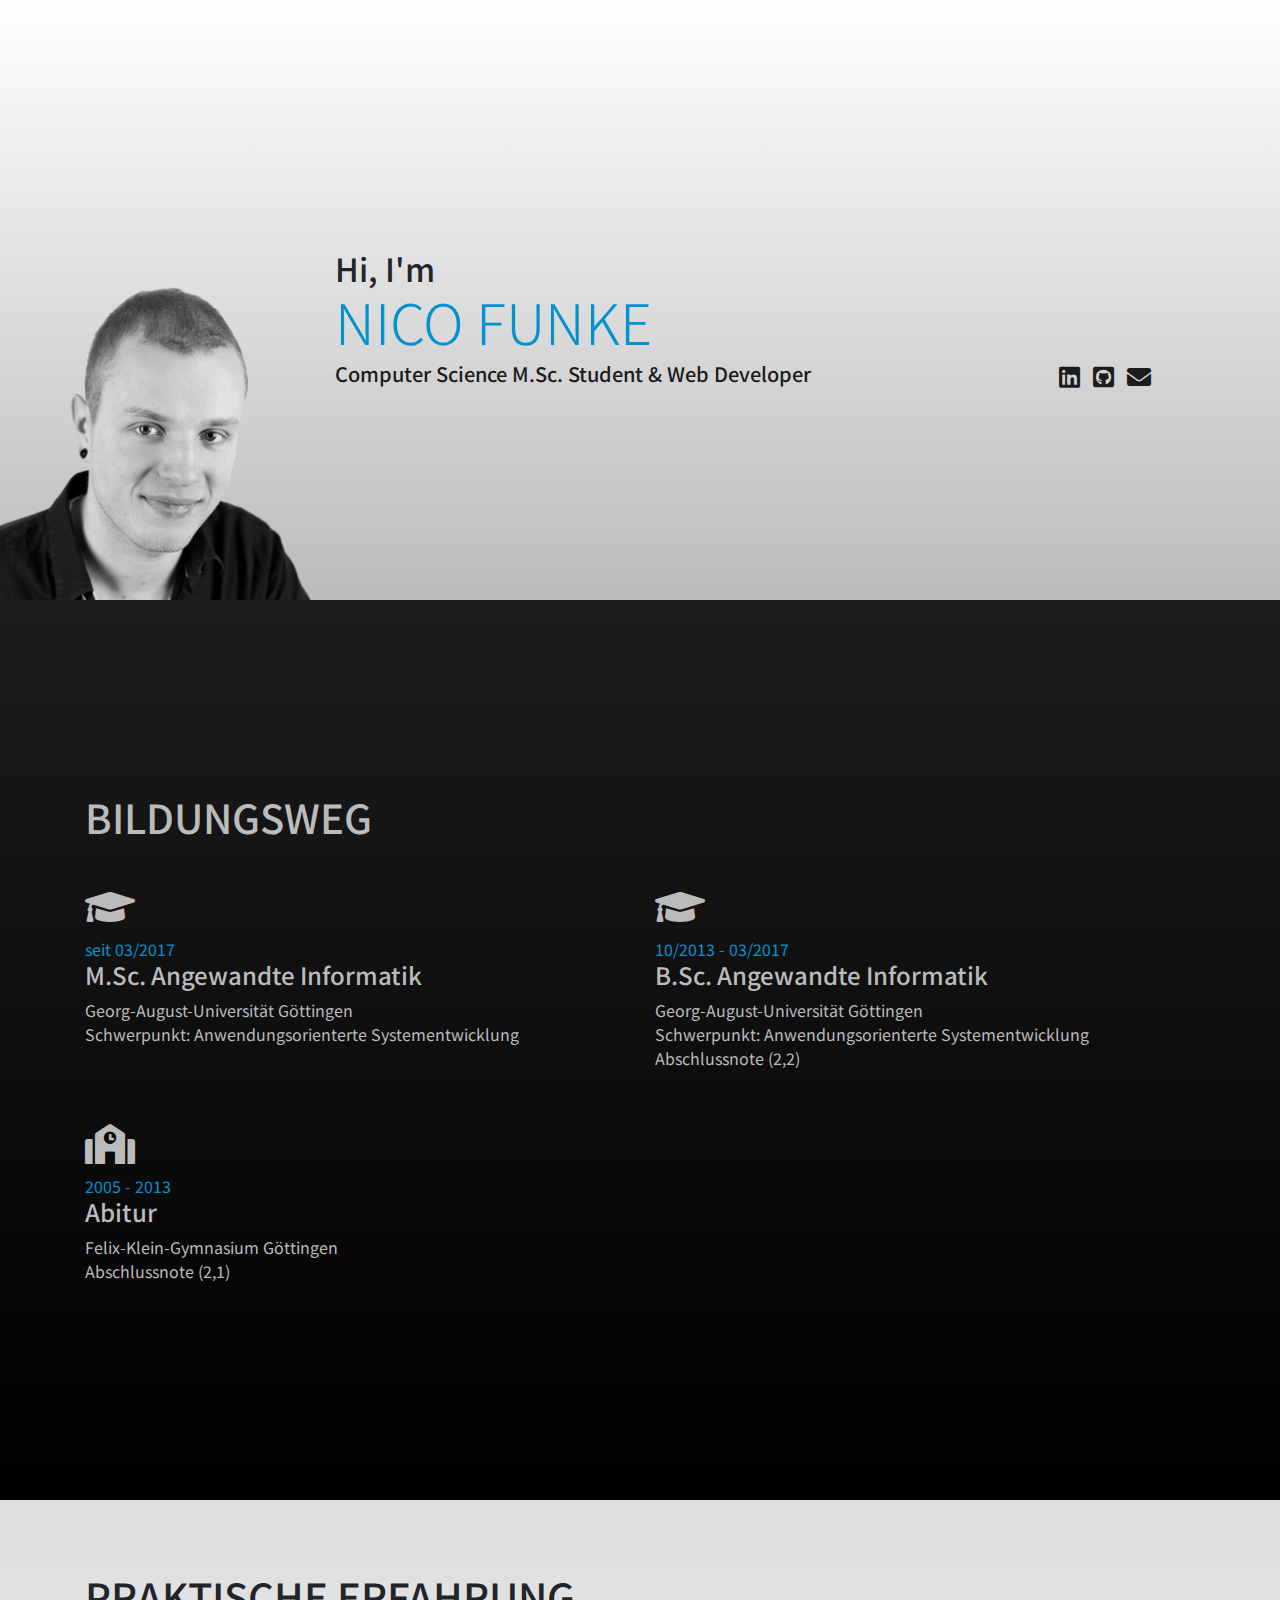
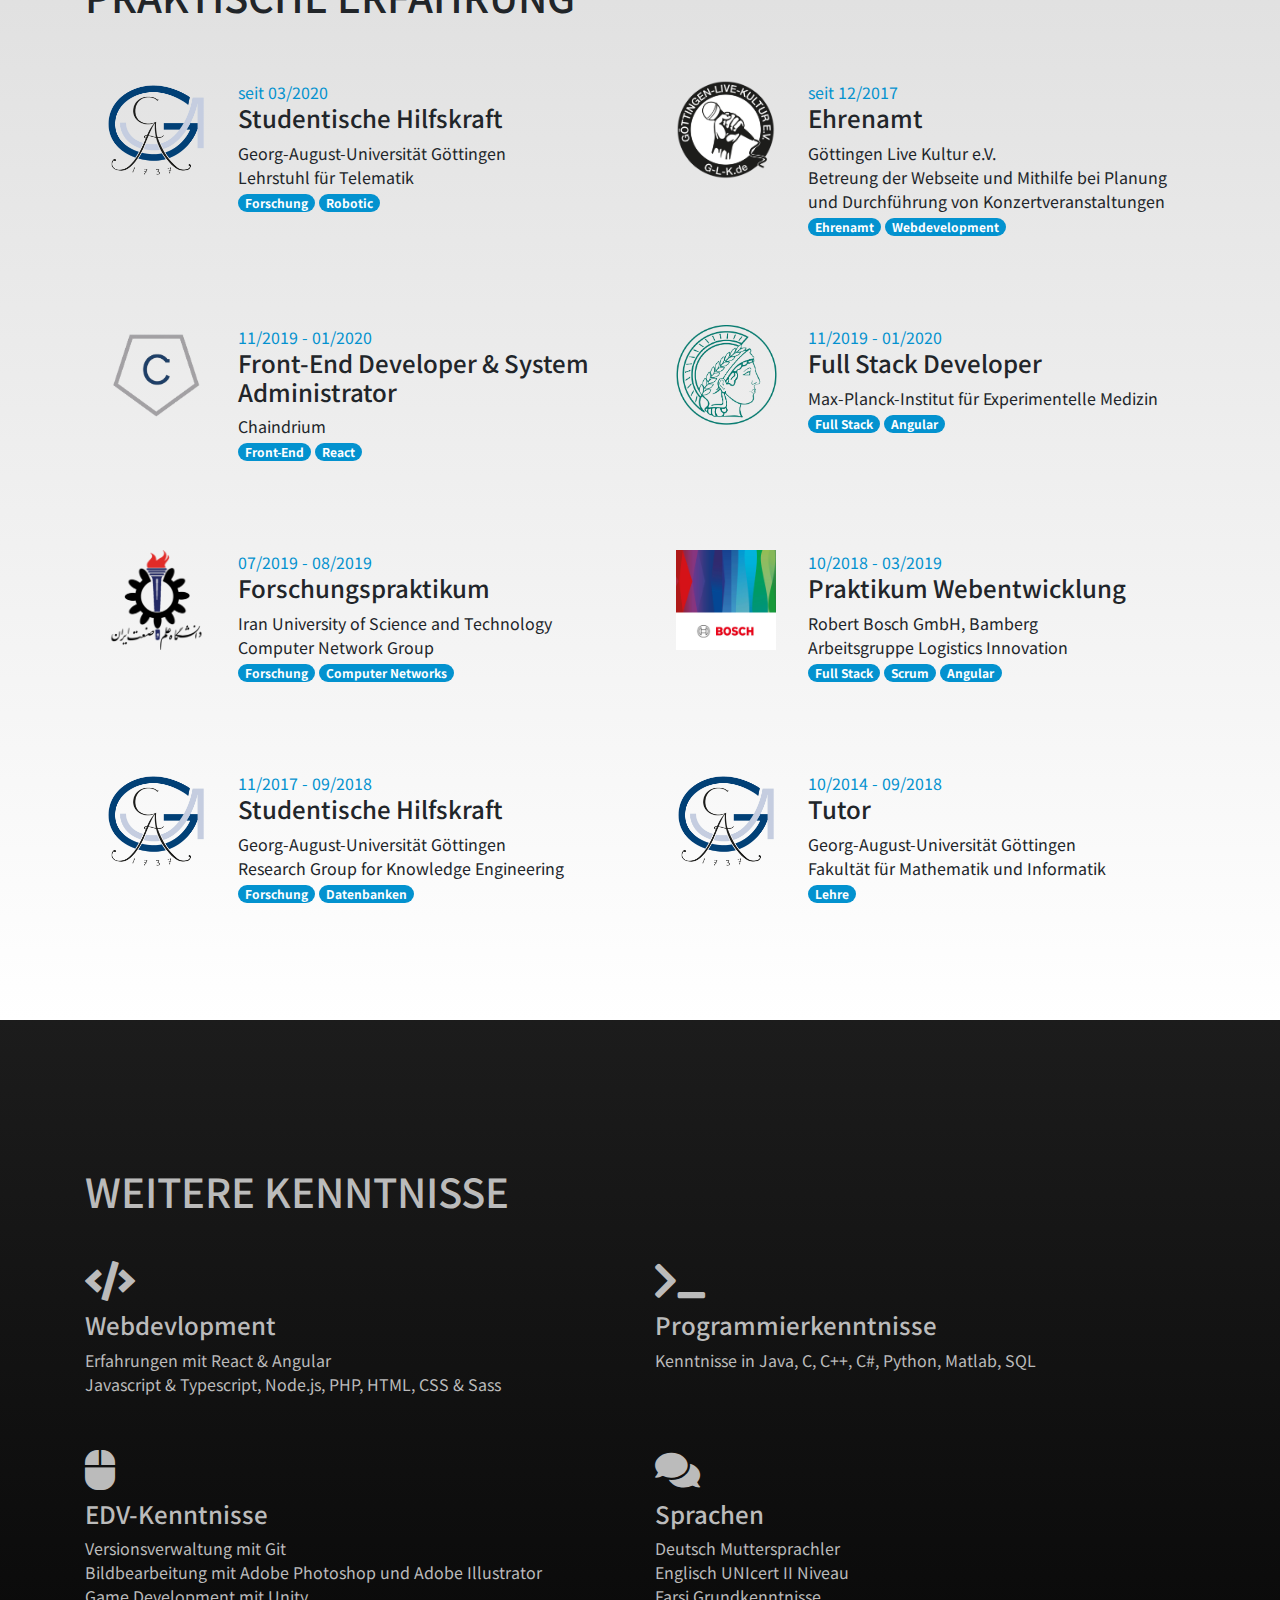
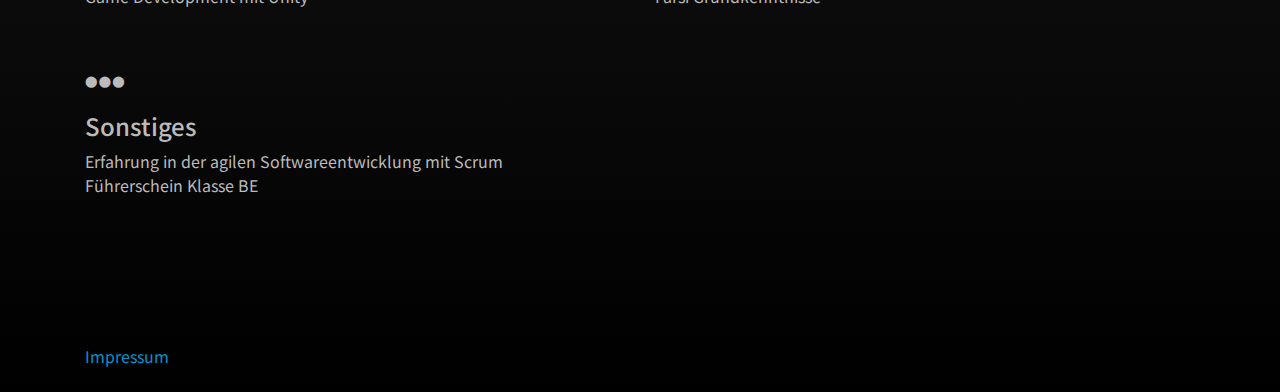
==== index.html @ d3705fd3 "First version" ====
<!doctypehtml><html lang=de><meta charset=utf-8><title>Hi, I'm Nico Funke</title><meta content="width=device-width,initial-scale=1"name=viewport><link href=https://stackpath.bootstrapcdn.com/bootstrap/4.4.1/css/bootstrap.min.css rel=stylesheet crossorigin=anonymous integrity=sha384-Vkoo8x4CGsO3+Hhxv8T/Q5PaXtkKtu6ug5TOeNV6gBiFeWPGFN9MuhOf23Q9Ifjh><link href="https://fonts.googleapis.com/css?family=Noto+Sans+TC&display=swap"rel=stylesheet><link href=style.css rel=stylesheet media=screen><link href=fontawesome/css/all.css rel=stylesheet><style></style><div class="row bg-custom1 flex-column-reverse flex-lg-row h-600 no-gutters"><div class="d-flex align-items-end col-lg-3 justify-content-start"><img alt=Avatar class="img-fluid greyscale p-0"src=img/nico.png></div><div class="d-flex align-items-center col-lg-9"><div class="container mt-5"><h2 class=mb-0>Hi, I'm</h2><h1 class="color-accent display-4 uppercase">Nico Funke</h1><div class=row><div class=col-md-9><h5 class=color-dark-gray>Computer Science M.Sc. Student & Web Developer</div><div class=col-md-3><h4><a href=https://www.linkedin.com/in/nicofunke/ target=_blank><i class="hover-icon mx-1 fab fa-linkedin"></i> </a><a href=https://github.com/nicofunke target=_blank><i class="hover-icon mx-1 fab fa-github-square"></i> </a><a href=mailto:nico@nifunke.de><i class="fas fa-envelope hover-icon mx-1"></i></a></h4></div></div></div></div></div><div class="d-flex align-items-center h-full bg-custom2 color-light-gray py-4"><div class=container><h1 class=uppercase>Bildungsweg</h1><div class="row mt-3"><div class="my-4 col-md-6"><h1><i class="fas fa-graduation-cap"></i></h1><div class=color-accent>seit 03/2017</div><h4>M.Sc. Angewandte Informatik</h4><div>Georg-August-Universität Göttingen<br>Schwerpunkt: Anwendungsorienterte Systementwicklung</div></div><div class="my-4 col-md-6"><h1><i class="fas fa-graduation-cap"></i></h1><div class=color-accent>10/2013 - 03/2017</div><h4>B.Sc. Angewandte Informatik</h4><div>Georg-August-Universität Göttingen<br>Schwerpunkt: Anwendungsorienterte Systementwicklung<br>Abschlussnote (2,2)</div></div><div class="my-4 col-md-6"><h1><i class="fas fa-school"></i></h1><div class=color-accent>2005 - 2013</div><h4>Abitur</h4><div>Felix-Klein-Gymnasium Göttingen<br>Abschlussnote (2,1)</div></div></div></div></div><div class="d-flex align-items-center h-full bg-custom3 py-5"><div class="my-4 container"><h1 class=uppercase>Praktische Erfahrung</h1><div class="row mt-3"><div class="my-4 col-md-6"><div class="row card-body"><div class="col-md-12 col-lg-4 col-sm-3 col-xl-3"><img alt="Logo Georg-August-Universität Göttingen"class="img-fluid d-block logo-image mx-auto"src=img/university-goe.png></div><div class="col-md-12 col-lg-8 col-sm-9 col-xl-9"><div class=color-accent>seit 03/2020</div><h4>Studentische Hilfskraft</h4><div>Georg-August-Universität Göttingen<br>Lehrstuhl für Telematik</div><span class="badge badge-pill dark-gray">Forschung</span> <span class="badge badge-pill dark-gray">Robotic</span></div></div></div><div class="my-4 col-md-6"><div class="row card-body"><div class="col-md-12 col-lg-4 col-sm-3 col-xl-3"><img alt="Logo Göttingen Live Kultur e.V."class="img-fluid d-block logo-image mx-auto"src=img/glk.gif></div><div class="col-md-12 col-lg-8 col-sm-9 col-xl-9"><div class=color-accent>seit 12/2017</div><h4>Ehrenamt</h4><div>Göttingen Live Kultur e.V.<br>Betreung der Webseite und Mithilfe bei Planung und Durchführung von Konzertveranstaltungen</div><span class="badge badge-pill dark-gray">Ehrenamt</span> <span class="badge badge-pill dark-gray">Webdevelopment</span></div></div></div><div class="my-4 col-md-6"><div class="row card-body"><div class="col-md-12 col-lg-4 col-sm-3 col-xl-3"><img alt="Logo Chaindrium"class="img-fluid d-block logo-image mx-auto"src=img/chaindrium.png></div><div class="col-md-12 col-lg-8 col-sm-9 col-xl-9"><div class=color-accent>11/2019 - 01/2020</div><h4>Front-End Developer & System Administrator</h4><div>Chaindrium</div><span class="badge badge-pill dark-gray">Front-End</span> <span class="badge badge-pill dark-gray">React</span></div></div></div><div class="my-4 col-md-6"><div class="row card-body"><div class="col-md-12 col-lg-4 col-sm-3 col-xl-3"><img alt="Logo MPI"class="img-fluid d-block logo-image mx-auto"src=img/mpi.png></div><div class="col-md-12 col-lg-8 col-sm-9 col-xl-9"><div class=color-accent>11/2019 - 01/2020</div><h4>Full Stack Developer</h4><div>Max-Planck-Institut für Experimentelle Medizin</div><span class="badge badge-pill dark-gray">Full Stack</span> <span class="badge badge-pill dark-gray">Angular</span></div></div></div><div class="my-4 col-md-6"><div class="row card-body"><div class="col-md-12 col-lg-4 col-sm-3 col-xl-3"><img alt="Logo IUST"class="img-fluid d-block logo-image mx-auto"src=img/iust.png></div><div class="col-md-12 col-lg-8 col-sm-9 col-xl-9"><div class=color-accent>07/2019 - 08/2019</div><h4>Forschungspraktikum</h4><div>Iran University of Science and Technology<br>Computer Network Group</div><span class="badge badge-pill dark-gray">Forschung</span> <span class="badge badge-pill dark-gray">Computer Networks</span></div></div></div><div class="my-4 col-md-6"><div class="row card-body"><div class="col-md-12 col-lg-4 col-sm-3 col-xl-3"><img alt="Logo Bosch"class="img-fluid d-block logo-image mx-auto"src=img/bosch.jpg></div><div class="col-md-12 col-lg-8 col-sm-9 col-xl-9"><div class=color-accent>10/2018 - 03/2019</div><h4>Praktikum Webentwicklung</h4><div>Robert Bosch GmbH, Bamberg<br>Arbeitsgruppe Logistics Innovation</div><span class="badge badge-pill dark-gray">Full Stack</span> <span class="badge badge-pill dark-gray">Scrum</span> <span class="badge badge-pill dark-gray">Angular</span></div></div></div><div class="my-4 col-md-6"><div class="row card-body"><div class="col-md-12 col-lg-4 col-sm-3 col-xl-3"><img alt="Logo Georg-August-Universität Göttingen"class="img-fluid d-block logo-image mx-auto"src=img/university-goe.png></div><div class="col-md-12 col-lg-8 col-sm-9 col-xl-9"><div class=color-accent>11/2017 - 09/2018</div><h4>Studentische Hilfskraft</h4><div>Georg-August-Universität Göttingen<br>Research Group for Knowledge Engineering</div><span class="badge badge-pill dark-gray">Forschung</span> <span class="badge badge-pill dark-gray">Datenbanken</span></div></div></div><div class="my-4 col-md-6"><div class="row card-body"><div class="col-md-12 col-lg-4 col-sm-3 col-xl-3"><img alt="Logo Georg-August-Universität Göttingen"class="img-fluid d-block logo-image mx-auto"src=img/university-goe.png></div><div class="col-md-12 col-lg-8 col-sm-9 col-xl-9"><div class=color-accent>10/2014 - 09/2018</div><h4>Tutor</h4><div>Georg-August-Universität Göttingen<br>Fakultät für Mathematik und Informatik</div><span class="badge badge-pill dark-gray">Lehre</span></div></div></div></div></div></div><div class="color-light-gray bg-custom2 py-4"><div class="d-flex align-items-center h-full"><div class=container><h1 class=uppercase>Weitere Kenntnisse</h1><div class="row mt-3"><div class="my-4 col-md-6"><h1><i class="fas fa-code"></i></h1><h4>Webdevlopment</h4><div>Erfahrungen mit React & Angular<br>Javascript & Typescript, Node.js, PHP, HTML, CSS & Sass</div></div><div class="my-4 col-md-6"><h1><i class="fas fa-terminal"></i></h1><h4>Programmierkenntnisse</h4><div>Kenntnisse in Java, C, C++, C#, Python, Matlab, SQL<br></div></div><div class="my-4 col-md-6"><h1><i class="fas fa-mouse"></i></h1><h4>EDV-Kenntnisse</h4><div>Versionsverwaltung mit Git<br>Bildbearbeitung mit Adobe Photoshop und Adobe Illustrator<br>Game Development mit Unity</div></div><div class="my-4 col-md-6"><h1><i class="fas fa-comments"></i></h1><h4>Sprachen</h4><div>Deutsch Muttersprachler<br>Englisch UNIcert II Niveau<br>Farsi Grundkenntnisse</div></div><div class="my-4 col-md-6"><h1><i class="fas fa-ellipsis-h"></i></h1><h4>Sonstiges</h4><div>Erfahrung in der agilen Softwareentwicklung mit Scrum<br>Führerschein Klasse BE</div></div></div></div></div><div class="container align-self-end color-light-gray"><a href=impressum.html target=_blank>Impressum</a></div></div><div class="color-light-gray bg-custom2"></div>
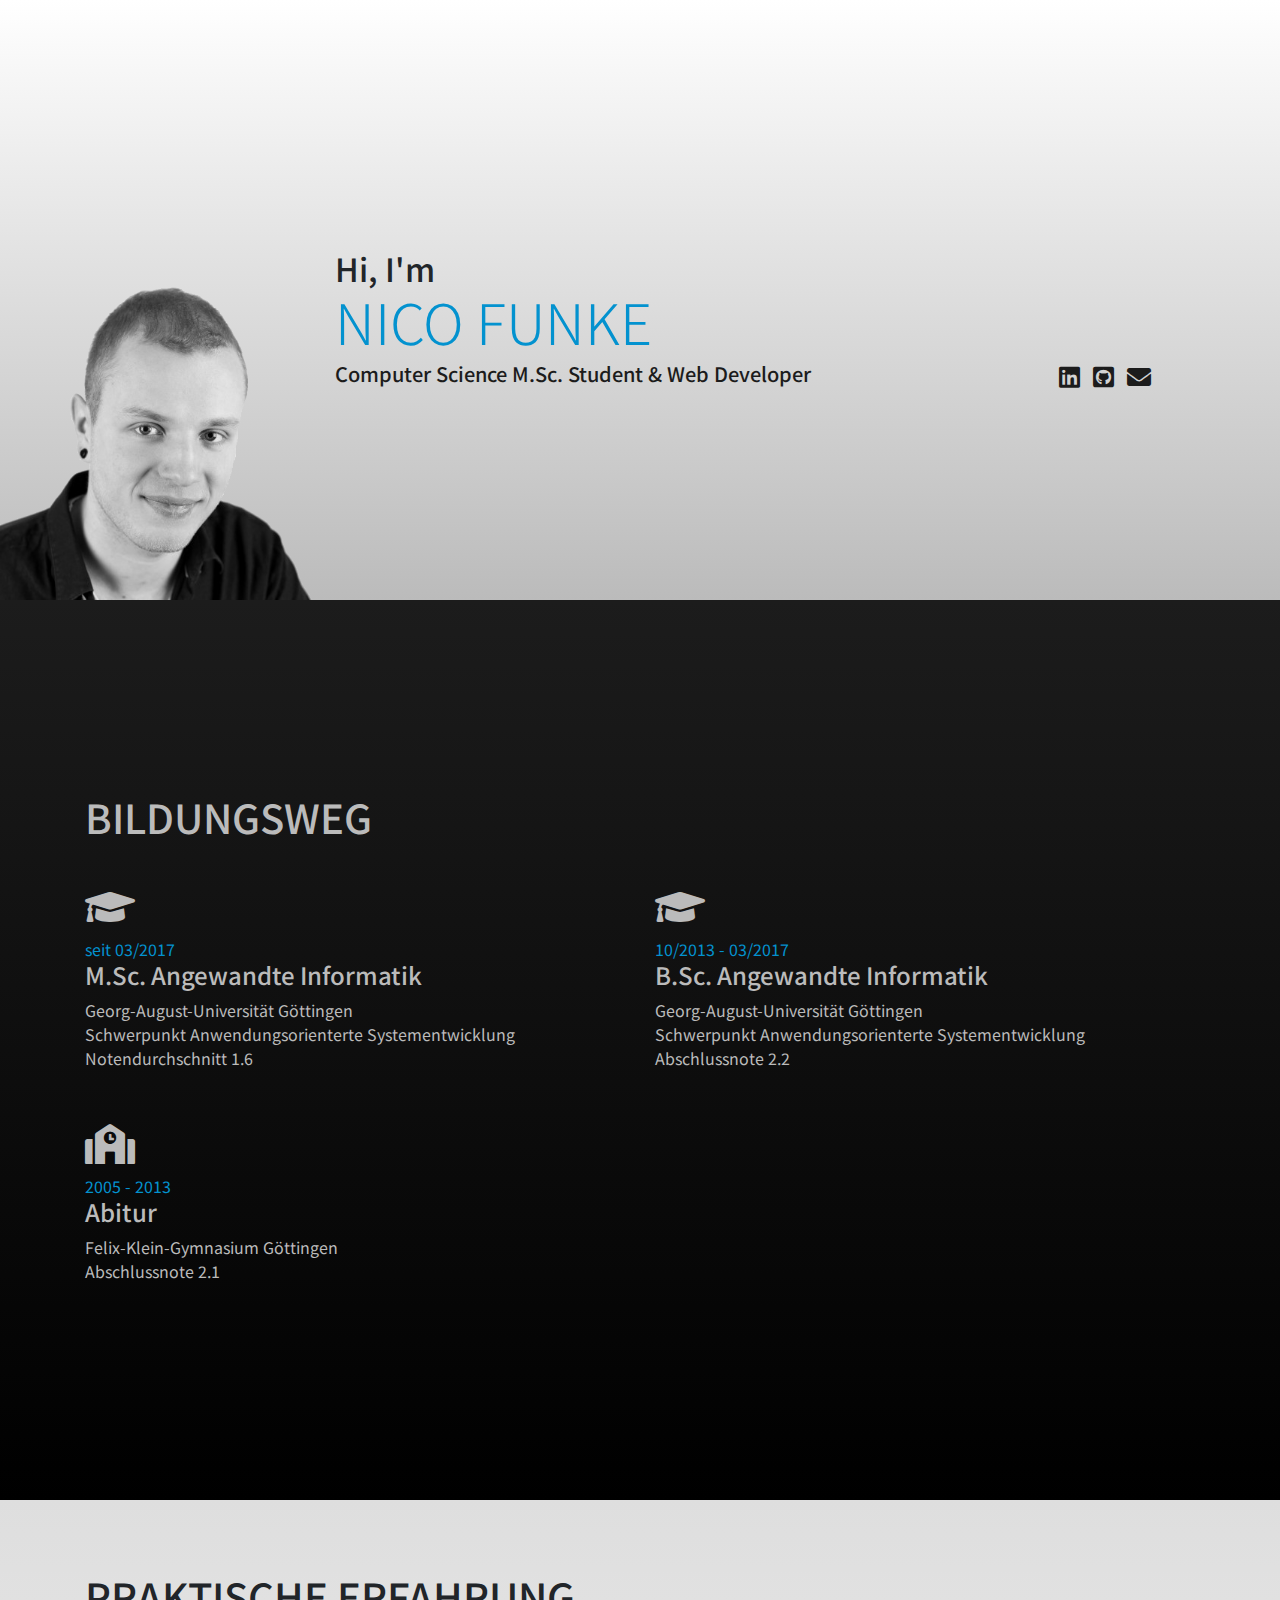
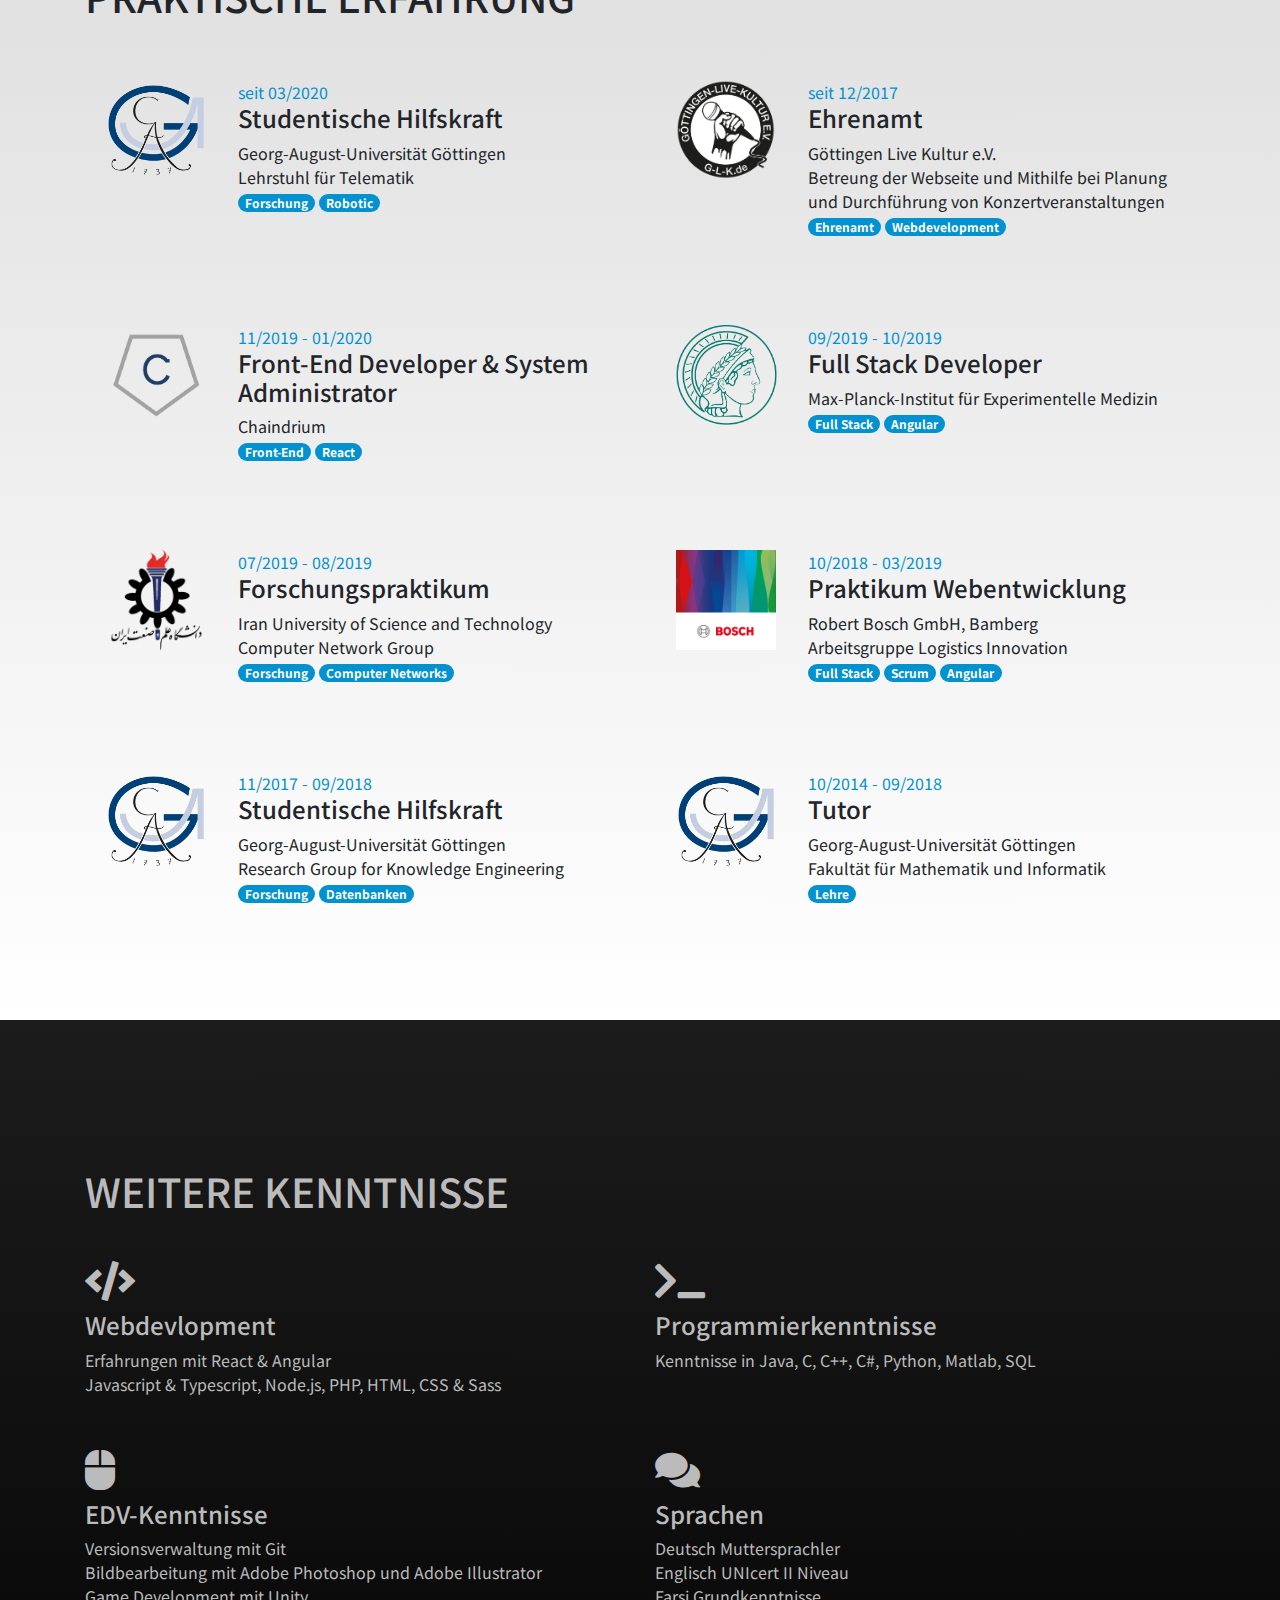
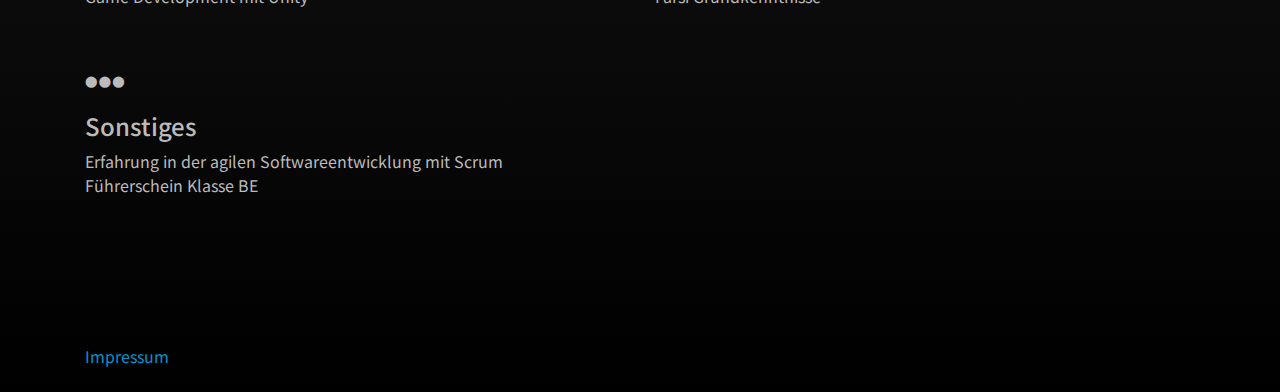
==== commit d49d29fc: "favicon" ====
--- a/index.html
+++ b/index.html
@@ -1 +1 @@
-<!doctypehtml><html lang=de><meta charset=utf-8><title>Hi, I'm Nico Funke</title><meta content="width=device-width,initial-scale=1"name=viewport><link href=https://stackpath.bootstrapcdn.com/bootstrap/4.4.1/css/bootstrap.min.css rel=stylesheet crossorigin=anonymous integrity=sha384-Vkoo8x4CGsO3+Hhxv8T/Q5PaXtkKtu6ug5TOeNV6gBiFeWPGFN9MuhOf23Q9Ifjh><link href="https://fonts.googleapis.com/css?family=Noto+Sans+TC&display=swap"rel=stylesheet><link href=style.css rel=stylesheet media=screen><link href=fontawesome/css/all.css rel=stylesheet><style></style><div class="row bg-custom1 flex-column-reverse flex-lg-row h-600 no-gutters"><div class="d-flex align-items-end col-lg-3 justify-content-start"><img alt=Avatar class="img-fluid greyscale p-0"src=img/nico.png></div><div class="d-flex align-items-center col-lg-9"><div class="container mt-5"><h2 class=mb-0>Hi, I'm</h2><h1 class="color-accent display-4 uppercase">Nico Funke</h1><div class=row><div class=col-md-9><h5 class=color-dark-gray>Computer Science M.Sc. Student & Web Developer</div><div class=col-md-3><h4><a href=https://www.linkedin.com/in/nicofunke/ target=_blank><i class="hover-icon mx-1 fab fa-linkedin"></i> </a><a href=https://github.com/nicofunke target=_blank><i class="hover-icon mx-1 fab fa-github-square"></i> </a><a href=mailto:nico@nifunke.de><i class="fas fa-envelope hover-icon mx-1"></i></a></h4></div></div></div></div></div><div class="d-flex align-items-center h-full bg-custom2 color-light-gray py-4"><div class=container><h1 class=uppercase>Bildungsweg</h1><div class="row mt-3"><div class="my-4 col-md-6"><h1><i class="fas fa-graduation-cap"></i></h1><div class=color-accent>seit 03/2017</div><h4>M.Sc. Angewandte Informatik</h4><div>Georg-August-Universität Göttingen<br>Schwerpunkt: Anwendungsorienterte Systementwicklung</div></div><div class="my-4 col-md-6"><h1><i class="fas fa-graduation-cap"></i></h1><div class=color-accent>10/2013 - 03/2017</div><h4>B.Sc. Angewandte Informatik</h4><div>Georg-August-Universität Göttingen<br>Schwerpunkt: Anwendungsorienterte Systementwicklung<br>Abschlussnote (2,2)</div></div><div class="my-4 col-md-6"><h1><i class="fas fa-school"></i></h1><div class=color-accent>2005 - 2013</div><h4>Abitur</h4><div>Felix-Klein-Gymnasium Göttingen<br>Abschlussnote (2,1)</div></div></div></div></div><div class="d-flex align-items-center h-full bg-custom3 py-5"><div class="my-4 container"><h1 class=uppercase>Praktische Erfahrung</h1><div class="row mt-3"><div class="my-4 col-md-6"><div class="row card-body"><div class="col-md-12 col-lg-4 col-sm-3 col-xl-3"><img alt="Logo Georg-August-Universität Göttingen"class="img-fluid d-block logo-image mx-auto"src=img/university-goe.png></div><div class="col-md-12 col-lg-8 col-sm-9 col-xl-9"><div class=color-accent>seit 03/2020</div><h4>Studentische Hilfskraft</h4><div>Georg-August-Universität Göttingen<br>Lehrstuhl für Telematik</div><span class="badge badge-pill dark-gray">Forschung</span> <span class="badge badge-pill dark-gray">Robotic</span></div></div></div><div class="my-4 col-md-6"><div class="row card-body"><div class="col-md-12 col-lg-4 col-sm-3 col-xl-3"><img alt="Logo Göttingen Live Kultur e.V."class="img-fluid d-block logo-image mx-auto"src=img/glk.gif></div><div class="col-md-12 col-lg-8 col-sm-9 col-xl-9"><div class=color-accent>seit 12/2017</div><h4>Ehrenamt</h4><div>Göttingen Live Kultur e.V.<br>Betreung der Webseite und Mithilfe bei Planung und Durchführung von Konzertveranstaltungen</div><span class="badge badge-pill dark-gray">Ehrenamt</span> <span class="badge badge-pill dark-gray">Webdevelopment</span></div></div></div><div class="my-4 col-md-6"><div class="row card-body"><div class="col-md-12 col-lg-4 col-sm-3 col-xl-3"><img alt="Logo Chaindrium"class="img-fluid d-block logo-image mx-auto"src=img/chaindrium.png></div><div class="col-md-12 col-lg-8 col-sm-9 col-xl-9"><div class=color-accent>11/2019 - 01/2020</div><h4>Front-End Developer & System Administrator</h4><div>Chaindrium</div><span class="badge badge-pill dark-gray">Front-End</span> <span class="badge badge-pill dark-gray">React</span></div></div></div><div class="my-4 col-md-6"><div class="row card-body"><div class="col-md-12 col-lg-4 col-sm-3 col-xl-3"><img alt="Logo MPI"class="img-fluid d-block logo-image mx-auto"src=img/mpi.png></div><div class="col-md-12 col-lg-8 col-sm-9 col-xl-9"><div class=color-accent>11/2019 - 01/2020</div><h4>Full Stack Developer</h4><div>Max-Planck-Institut für Experimentelle Medizin</div><span class="badge badge-pill dark-gray">Full Stack</span> <span class="badge badge-pill dark-gray">Angular</span></div></div></div><div class="my-4 col-md-6"><div class="row card-body"><div class="col-md-12 col-lg-4 col-sm-3 col-xl-3"><img alt="Logo IUST"class="img-fluid d-block logo-image mx-auto"src=img/iust.png></div><div class="col-md-12 col-lg-8 col-sm-9 col-xl-9"><div class=color-accent>07/2019 - 08/2019</div><h4>Forschungspraktikum</h4><div>Iran University of Science and Technology<br>Computer Network Group</div><span class="badge badge-pill dark-gray">Forschung</span> <span class="badge badge-pill dark-gray">Computer Networks</span></div></div></div><div class="my-4 col-md-6"><div class="row card-body"><div class="col-md-12 col-lg-4 col-sm-3 col-xl-3"><img alt="Logo Bosch"class="img-fluid d-block logo-image mx-auto"src=img/bosch.jpg></div><div class="col-md-12 col-lg-8 col-sm-9 col-xl-9"><div class=color-accent>10/2018 - 03/2019</div><h4>Praktikum Webentwicklung</h4><div>Robert Bosch GmbH, Bamberg<br>Arbeitsgruppe Logistics Innovation</div><span class="badge badge-pill dark-gray">Full Stack</span> <span class="badge badge-pill dark-gray">Scrum</span> <span class="badge badge-pill dark-gray">Angular</span></div></div></div><div class="my-4 col-md-6"><div class="row card-body"><div class="col-md-12 col-lg-4 col-sm-3 col-xl-3"><img alt="Logo Georg-August-Universität Göttingen"class="img-fluid d-block logo-image mx-auto"src=img/university-goe.png></div><div class="col-md-12 col-lg-8 col-sm-9 col-xl-9"><div class=color-accent>11/2017 - 09/2018</div><h4>Studentische Hilfskraft</h4><div>Georg-August-Universität Göttingen<br>Research Group for Knowledge Engineering</div><span class="badge badge-pill dark-gray">Forschung</span> <span class="badge badge-pill dark-gray">Datenbanken</span></div></div></div><div class="my-4 col-md-6"><div class="row card-body"><div class="col-md-12 col-lg-4 col-sm-3 col-xl-3"><img alt="Logo Georg-August-Universität Göttingen"class="img-fluid d-block logo-image mx-auto"src=img/university-goe.png></div><div class="col-md-12 col-lg-8 col-sm-9 col-xl-9"><div class=color-accent>10/2014 - 09/2018</div><h4>Tutor</h4><div>Georg-August-Universität Göttingen<br>Fakultät für Mathematik und Informatik</div><span class="badge badge-pill dark-gray">Lehre</span></div></div></div></div></div></div><div class="color-light-gray bg-custom2 py-4"><div class="d-flex align-items-center h-full"><div class=container><h1 class=uppercase>Weitere Kenntnisse</h1><div class="row mt-3"><div class="my-4 col-md-6"><h1><i class="fas fa-code"></i></h1><h4>Webdevlopment</h4><div>Erfahrungen mit React & Angular<br>Javascript & Typescript, Node.js, PHP, HTML, CSS & Sass</div></div><div class="my-4 col-md-6"><h1><i class="fas fa-terminal"></i></h1><h4>Programmierkenntnisse</h4><div>Kenntnisse in Java, C, C++, C#, Python, Matlab, SQL<br></div></div><div class="my-4 col-md-6"><h1><i class="fas fa-mouse"></i></h1><h4>EDV-Kenntnisse</h4><div>Versionsverwaltung mit Git<br>Bildbearbeitung mit Adobe Photoshop und Adobe Illustrator<br>Game Development mit Unity</div></div><div class="my-4 col-md-6"><h1><i class="fas fa-comments"></i></h1><h4>Sprachen</h4><div>Deutsch Muttersprachler<br>Englisch UNIcert II Niveau<br>Farsi Grundkenntnisse</div></div><div class="my-4 col-md-6"><h1><i class="fas fa-ellipsis-h"></i></h1><h4>Sonstiges</h4><div>Erfahrung in der agilen Softwareentwicklung mit Scrum<br>Führerschein Klasse BE</div></div></div></div></div><div class="container align-self-end color-light-gray"><a href=impressum.html target=_blank>Impressum</a></div></div><div class="color-light-gray bg-custom2"></div>+<!doctypehtml><html lang=de><meta charset=utf-8><title>Hi, I'm Nico Funke</title><meta content="width=device-width,initial-scale=1"name=viewport><link href=favicon.ico rel="shortcut icon"type=image/x-icon><link href=https://stackpath.bootstrapcdn.com/bootstrap/4.4.1/css/bootstrap.min.css rel=stylesheet crossorigin=anonymous integrity=sha384-Vkoo8x4CGsO3+Hhxv8T/Q5PaXtkKtu6ug5TOeNV6gBiFeWPGFN9MuhOf23Q9Ifjh><link href="https://fonts.googleapis.com/css?family=Noto+Sans+TC&display=swap"rel=stylesheet><link href=style.css rel=stylesheet media=screen><link href=fontawesome/css/all.css rel=stylesheet><style></style><div class="row bg-custom1 flex-column-reverse flex-lg-row h-600 no-gutters"><div class="d-flex align-items-end col-lg-3 justify-content-start"><img alt=Avatar class="img-fluid greyscale p-0"src=img/nico.png></div><div class="d-flex align-items-center col-lg-9"><div class="container mt-5"><h2 class=mb-0>Hi, I'm</h2><h1 class="color-accent display-4 uppercase">Nico Funke</h1><div class=row><div class=col-md-9><h5 class=color-dark-gray>Computer Science M.Sc. Student & Web Developer</div><div class=col-md-3><h4><a href=https://www.linkedin.com/in/nicofunke/ target=_blank><i class="hover-icon mx-1 fab fa-linkedin"></i> </a><a href=https://github.com/nicofunke target=_blank><i class="hover-icon mx-1 fab fa-github-square"></i> </a><a href=mailto:nico@nifunke.de><i class="fas fa-envelope hover-icon mx-1"></i></a></h4></div></div></div></div></div><div class="d-flex align-items-center h-full bg-custom2 color-light-gray py-4"><div class=container><h1 class=uppercase>Bildungsweg</h1><div class="row mt-3"><div class="my-4 col-md-6"><h1><i class="fas fa-graduation-cap"></i></h1><div class=color-accent>seit 03/2017</div><h4>M.Sc. Angewandte Informatik</h4><div>Georg-August-Universität Göttingen<br>Schwerpunkt Anwendungsorienterte Systementwicklung<br>Notendurchschnitt 1.6</div></div><div class="my-4 col-md-6"><h1><i class="fas fa-graduation-cap"></i></h1><div class=color-accent>10/2013 - 03/2017</div><h4>B.Sc. Angewandte Informatik</h4><div>Georg-August-Universität Göttingen<br>Schwerpunkt Anwendungsorienterte Systementwicklung<br>Abschlussnote 2.2</div></div><div class="my-4 col-md-6"><h1><i class="fas fa-school"></i></h1><div class=color-accent>2005 - 2013</div><h4>Abitur</h4><div>Felix-Klein-Gymnasium Göttingen<br>Abschlussnote 2.1</div></div></div></div></div><div class="d-flex align-items-center h-full bg-custom3 py-5"><div class="my-4 container"><h1 class=uppercase>Praktische Erfahrung</h1><div class="row mt-3"><div class="my-4 col-md-6"><div class="row card-body"><div class="col-md-12 col-lg-4 col-sm-3 col-xl-3"><img alt="Logo Georg-August-Universität Göttingen"class="img-fluid d-block logo-image mx-auto"src=img/university-goe.png></div><div class="col-md-12 col-lg-8 col-sm-9 col-xl-9"><div class=color-accent>seit 03/2020</div><h4>Studentische Hilfskraft</h4><div>Georg-August-Universität Göttingen<br>Lehrstuhl für Telematik</div><span class="badge badge-pill dark-gray">Forschung</span> <span class="badge badge-pill dark-gray">Robotic</span></div></div></div><div class="my-4 col-md-6"><div class="row card-body"><div class="col-md-12 col-lg-4 col-sm-3 col-xl-3"><img alt="Logo Göttingen Live Kultur e.V."class="img-fluid d-block logo-image mx-auto"src=img/glk.gif></div><div class="col-md-12 col-lg-8 col-sm-9 col-xl-9"><div class=color-accent>seit 12/2017</div><h4>Ehrenamt</h4><div>Göttingen Live Kultur e.V.<br>Betreung der Webseite und Mithilfe bei Planung und Durchführung von Konzertveranstaltungen</div><span class="badge badge-pill dark-gray">Ehrenamt</span> <span class="badge badge-pill dark-gray">Webdevelopment</span></div></div></div><div class="my-4 col-md-6"><div class="row card-body"><div class="col-md-12 col-lg-4 col-sm-3 col-xl-3"><img alt="Logo Chaindrium"class="img-fluid d-block logo-image mx-auto"src=img/chaindrium.png></div><div class="col-md-12 col-lg-8 col-sm-9 col-xl-9"><div class=color-accent>11/2019 - 01/2020</div><h4>Front-End Developer & System Administrator</h4><div>Chaindrium</div><span class="badge badge-pill dark-gray">Front-End</span> <span class="badge badge-pill dark-gray">React</span></div></div></div><div class="my-4 col-md-6"><div class="row card-body"><div class="col-md-12 col-lg-4 col-sm-3 col-xl-3"><img alt="Logo MPI"class="img-fluid d-block logo-image mx-auto"src=img/mpi.png></div><div class="col-md-12 col-lg-8 col-sm-9 col-xl-9"><div class=color-accent>09/2019 - 10/2019</div><h4>Full Stack Developer</h4><div>Max-Planck-Institut für Experimentelle Medizin</div><span class="badge badge-pill dark-gray">Full Stack</span> <span class="badge badge-pill dark-gray">Angular</span></div></div></div><div class="my-4 col-md-6"><div class="row card-body"><div class="col-md-12 col-lg-4 col-sm-3 col-xl-3"><img alt="Logo IUST"class="img-fluid d-block logo-image mx-auto"src=img/iust.png></div><div class="col-md-12 col-lg-8 col-sm-9 col-xl-9"><div class=color-accent>07/2019 - 08/2019</div><h4>Forschungspraktikum</h4><div>Iran University of Science and Technology<br>Computer Network Group</div><span class="badge badge-pill dark-gray">Forschung</span> <span class="badge badge-pill dark-gray">Computer Networks</span></div></div></div><div class="my-4 col-md-6"><div class="row card-body"><div class="col-md-12 col-lg-4 col-sm-3 col-xl-3"><img alt="Logo Bosch"class="img-fluid d-block logo-image mx-auto"src=img/bosch.jpg></div><div class="col-md-12 col-lg-8 col-sm-9 col-xl-9"><div class=color-accent>10/2018 - 03/2019</div><h4>Praktikum Webentwicklung</h4><div>Robert Bosch GmbH, Bamberg<br>Arbeitsgruppe Logistics Innovation</div><span class="badge badge-pill dark-gray">Full Stack</span> <span class="badge badge-pill dark-gray">Scrum</span> <span class="badge badge-pill dark-gray">Angular</span></div></div></div><div class="my-4 col-md-6"><div class="row card-body"><div class="col-md-12 col-lg-4 col-sm-3 col-xl-3"><img alt="Logo Georg-August-Universität Göttingen"class="img-fluid d-block logo-image mx-auto"src=img/university-goe.png></div><div class="col-md-12 col-lg-8 col-sm-9 col-xl-9"><div class=color-accent>11/2017 - 09/2018</div><h4>Studentische Hilfskraft</h4><div>Georg-August-Universität Göttingen<br>Research Group for Knowledge Engineering</div><span class="badge badge-pill dark-gray">Forschung</span> <span class="badge badge-pill dark-gray">Datenbanken</span></div></div></div><div class="my-4 col-md-6"><div class="row card-body"><div class="col-md-12 col-lg-4 col-sm-3 col-xl-3"><img alt="Logo Georg-August-Universität Göttingen"class="img-fluid d-block logo-image mx-auto"src=img/university-goe.png></div><div class="col-md-12 col-lg-8 col-sm-9 col-xl-9"><div class=color-accent>10/2014 - 09/2018</div><h4>Tutor</h4><div>Georg-August-Universität Göttingen<br>Fakultät für Mathematik und Informatik</div><span class="badge badge-pill dark-gray">Lehre</span></div></div></div></div></div></div><div class="color-light-gray bg-custom2 py-4"><div class="d-flex align-items-center h-full"><div class=container><h1 class=uppercase>Weitere Kenntnisse</h1><div class="row mt-3"><div class="my-4 col-md-6"><h1><i class="fas fa-code"></i></h1><h4>Webdevlopment</h4><div>Erfahrungen mit React & Angular<br>Javascript & Typescript, Node.js, PHP, HTML, CSS & Sass</div></div><div class="my-4 col-md-6"><h1><i class="fas fa-terminal"></i></h1><h4>Programmierkenntnisse</h4><div>Kenntnisse in Java, C, C++, C#, Python, Matlab, SQL<br></div></div><div class="my-4 col-md-6"><h1><i class="fas fa-mouse"></i></h1><h4>EDV-Kenntnisse</h4><div>Versionsverwaltung mit Git<br>Bildbearbeitung mit Adobe Photoshop und Adobe Illustrator<br>Game Development mit Unity</div></div><div class="my-4 col-md-6"><h1><i class="fas fa-comments"></i></h1><h4>Sprachen</h4><div>Deutsch Muttersprachler<br>Englisch UNIcert II Niveau<br>Farsi Grundkenntnisse</div></div><div class="my-4 col-md-6"><h1><i class="fas fa-ellipsis-h"></i></h1><h4>Sonstiges</h4><div>Erfahrung in der agilen Softwareentwicklung mit Scrum<br>Führerschein Klasse BE</div></div></div></div></div><div class="container align-self-end color-light-gray"><a href=impressum.html target=_blank>Impressum</a></div></div><div class="color-light-gray bg-custom2"></div>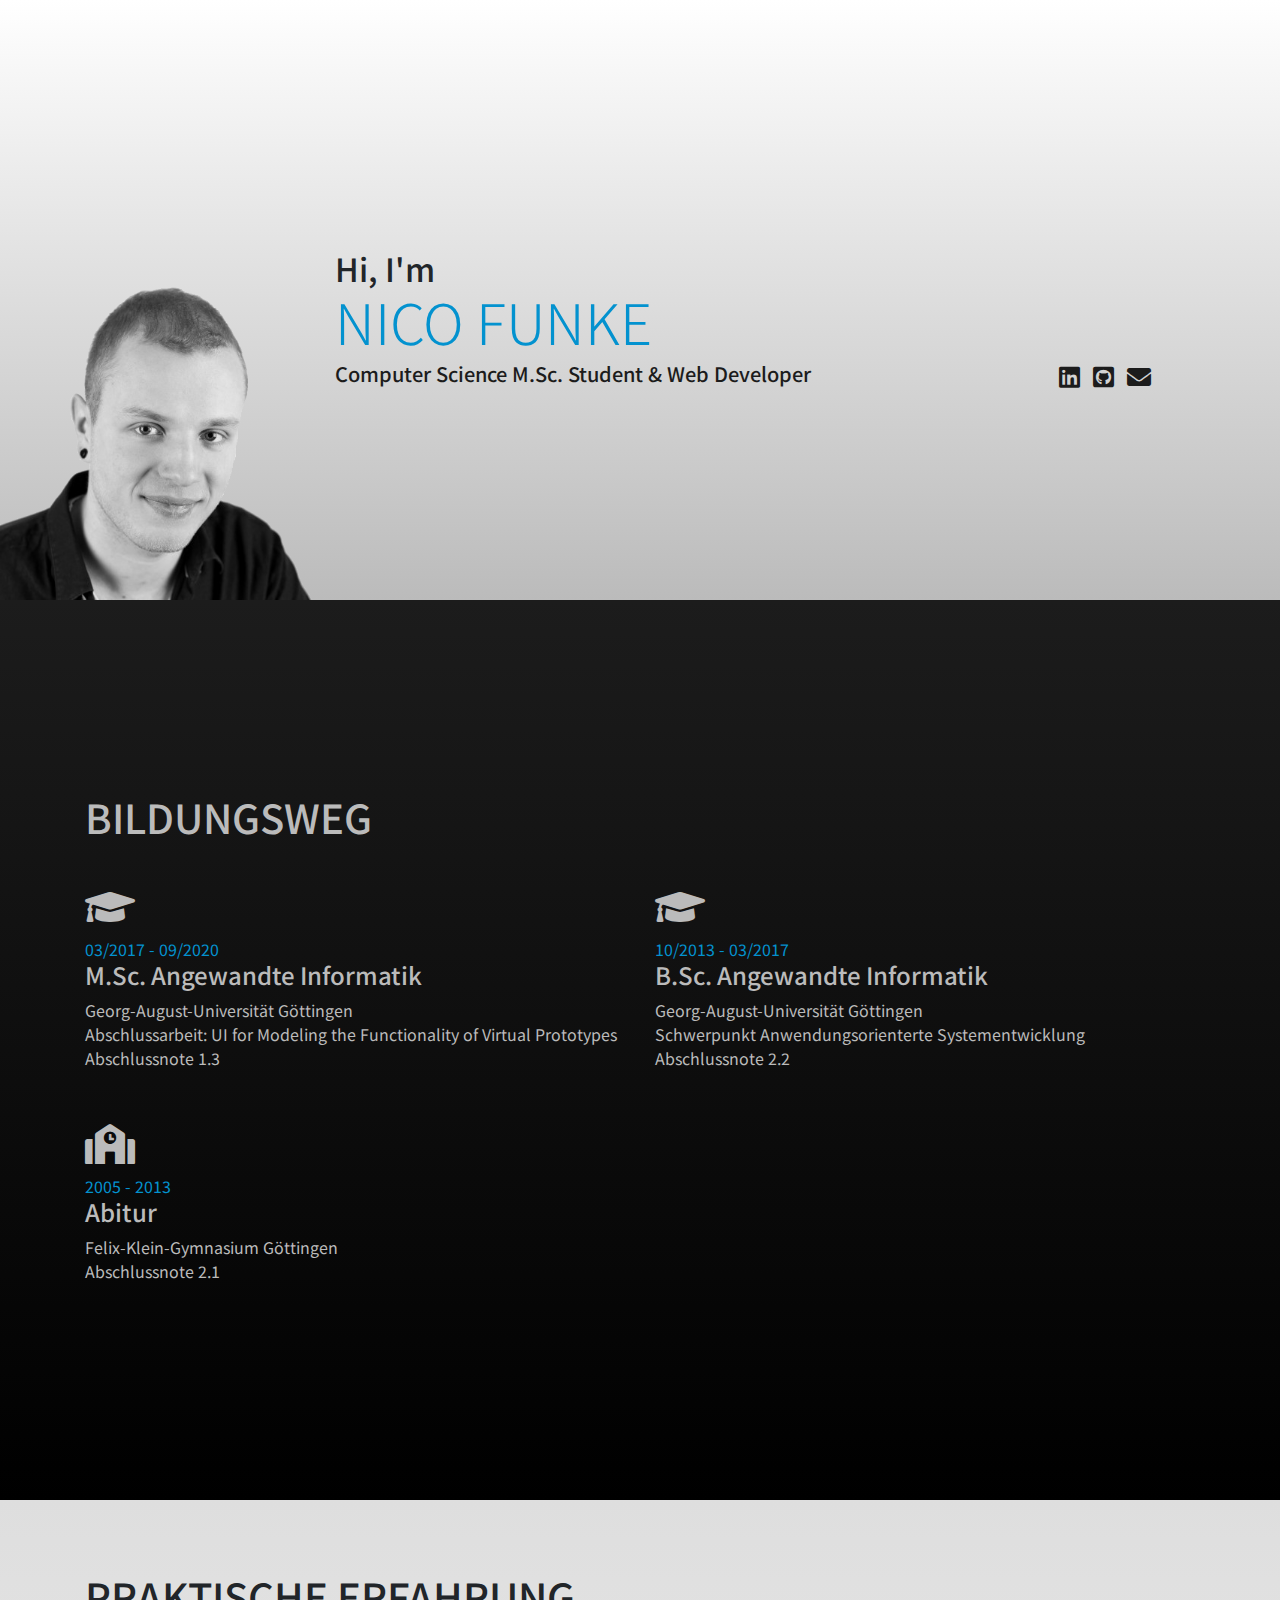
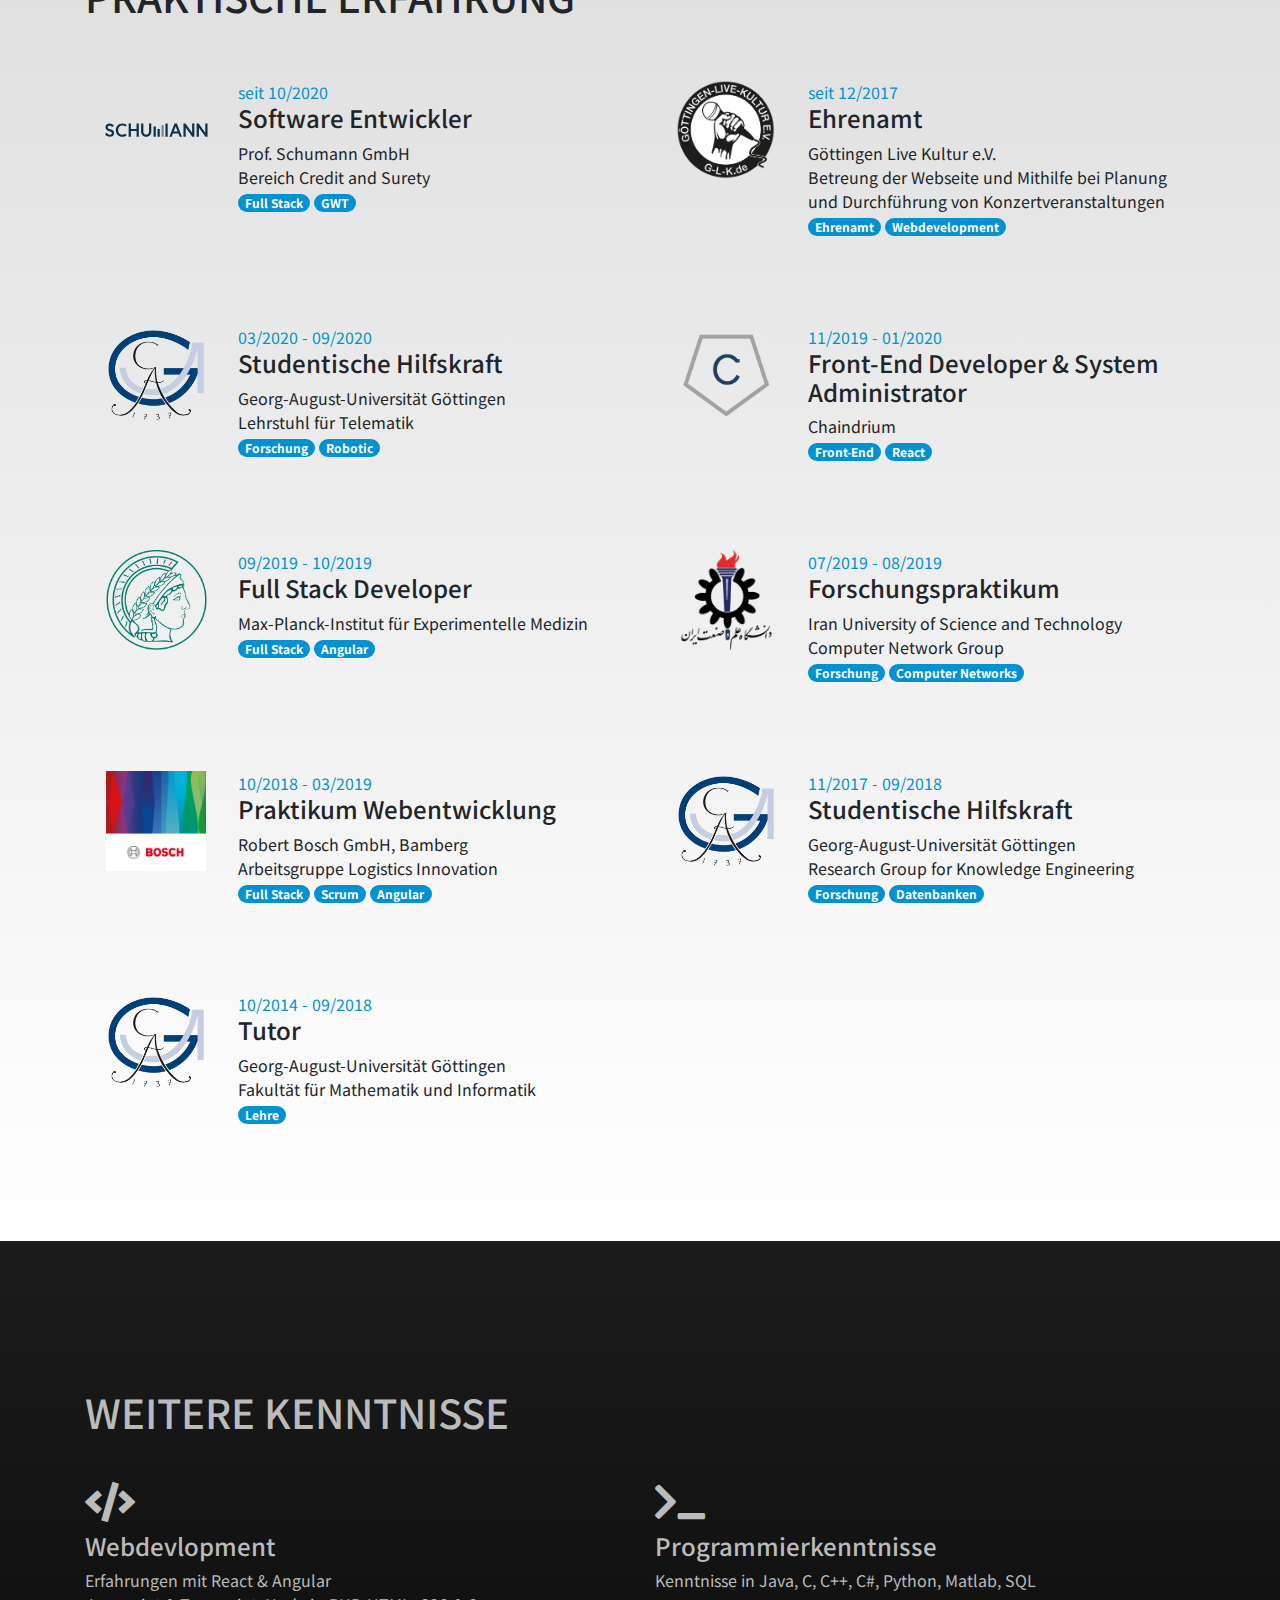
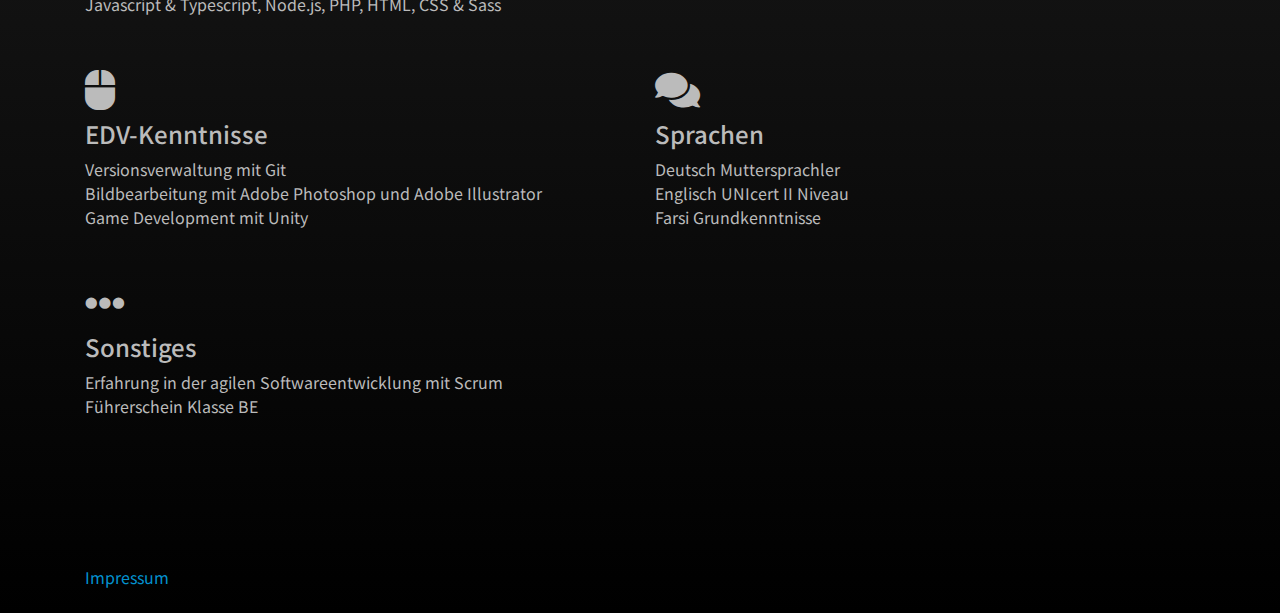
==== commit 383bf133: "CV Update 11/2020" ====
--- a/index.html
+++ b/index.html
@@ -1 +1 @@
-<!doctypehtml><html lang=de><meta charset=utf-8><title>Hi, I'm Nico Funke</title><meta content="width=device-width,initial-scale=1"name=viewport><link href=favicon.ico rel="shortcut icon"type=image/x-icon><link href=https://stackpath.bootstrapcdn.com/bootstrap/4.4.1/css/bootstrap.min.css rel=stylesheet crossorigin=anonymous integrity=sha384-Vkoo8x4CGsO3+Hhxv8T/Q5PaXtkKtu6ug5TOeNV6gBiFeWPGFN9MuhOf23Q9Ifjh><link href="https://fonts.googleapis.com/css?family=Noto+Sans+TC&display=swap"rel=stylesheet><link href=style.css rel=stylesheet media=screen><link href=fontawesome/css/all.css rel=stylesheet><style></style><div class="row bg-custom1 flex-column-reverse flex-lg-row h-600 no-gutters"><div class="d-flex align-items-end col-lg-3 justify-content-start"><img alt=Avatar class="img-fluid greyscale p-0"src=img/nico.png></div><div class="d-flex align-items-center col-lg-9"><div class="container mt-5"><h2 class=mb-0>Hi, I'm</h2><h1 class="color-accent display-4 uppercase">Nico Funke</h1><div class=row><div class=col-md-9><h5 class=color-dark-gray>Computer Science M.Sc. Student & Web Developer</div><div class=col-md-3><h4><a href=https://www.linkedin.com/in/nicofunke/ target=_blank><i class="hover-icon mx-1 fab fa-linkedin"></i> </a><a href=https://github.com/nicofunke target=_blank><i class="hover-icon mx-1 fab fa-github-square"></i> </a><a href=mailto:nico@nifunke.de><i class="fas fa-envelope hover-icon mx-1"></i></a></h4></div></div></div></div></div><div class="d-flex align-items-center h-full bg-custom2 color-light-gray py-4"><div class=container><h1 class=uppercase>Bildungsweg</h1><div class="row mt-3"><div class="my-4 col-md-6"><h1><i class="fas fa-graduation-cap"></i></h1><div class=color-accent>seit 03/2017</div><h4>M.Sc. Angewandte Informatik</h4><div>Georg-August-Universität Göttingen<br>Schwerpunkt Anwendungsorienterte Systementwicklung<br>Notendurchschnitt 1.6</div></div><div class="my-4 col-md-6"><h1><i class="fas fa-graduation-cap"></i></h1><div class=color-accent>10/2013 - 03/2017</div><h4>B.Sc. Angewandte Informatik</h4><div>Georg-August-Universität Göttingen<br>Schwerpunkt Anwendungsorienterte Systementwicklung<br>Abschlussnote 2.2</div></div><div class="my-4 col-md-6"><h1><i class="fas fa-school"></i></h1><div class=color-accent>2005 - 2013</div><h4>Abitur</h4><div>Felix-Klein-Gymnasium Göttingen<br>Abschlussnote 2.1</div></div></div></div></div><div class="d-flex align-items-center h-full bg-custom3 py-5"><div class="my-4 container"><h1 class=uppercase>Praktische Erfahrung</h1><div class="row mt-3"><div class="my-4 col-md-6"><div class="row card-body"><div class="col-md-12 col-lg-4 col-sm-3 col-xl-3"><img alt="Logo Georg-August-Universität Göttingen"class="img-fluid d-block logo-image mx-auto"src=img/university-goe.png></div><div class="col-md-12 col-lg-8 col-sm-9 col-xl-9"><div class=color-accent>seit 03/2020</div><h4>Studentische Hilfskraft</h4><div>Georg-August-Universität Göttingen<br>Lehrstuhl für Telematik</div><span class="badge badge-pill dark-gray">Forschung</span> <span class="badge badge-pill dark-gray">Robotic</span></div></div></div><div class="my-4 col-md-6"><div class="row card-body"><div class="col-md-12 col-lg-4 col-sm-3 col-xl-3"><img alt="Logo Göttingen Live Kultur e.V."class="img-fluid d-block logo-image mx-auto"src=img/glk.gif></div><div class="col-md-12 col-lg-8 col-sm-9 col-xl-9"><div class=color-accent>seit 12/2017</div><h4>Ehrenamt</h4><div>Göttingen Live Kultur e.V.<br>Betreung der Webseite und Mithilfe bei Planung und Durchführung von Konzertveranstaltungen</div><span class="badge badge-pill dark-gray">Ehrenamt</span> <span class="badge badge-pill dark-gray">Webdevelopment</span></div></div></div><div class="my-4 col-md-6"><div class="row card-body"><div class="col-md-12 col-lg-4 col-sm-3 col-xl-3"><img alt="Logo Chaindrium"class="img-fluid d-block logo-image mx-auto"src=img/chaindrium.png></div><div class="col-md-12 col-lg-8 col-sm-9 col-xl-9"><div class=color-accent>11/2019 - 01/2020</div><h4>Front-End Developer & System Administrator</h4><div>Chaindrium</div><span class="badge badge-pill dark-gray">Front-End</span> <span class="badge badge-pill dark-gray">React</span></div></div></div><div class="my-4 col-md-6"><div class="row card-body"><div class="col-md-12 col-lg-4 col-sm-3 col-xl-3"><img alt="Logo MPI"class="img-fluid d-block logo-image mx-auto"src=img/mpi.png></div><div class="col-md-12 col-lg-8 col-sm-9 col-xl-9"><div class=color-accent>09/2019 - 10/2019</div><h4>Full Stack Developer</h4><div>Max-Planck-Institut für Experimentelle Medizin</div><span class="badge badge-pill dark-gray">Full Stack</span> <span class="badge badge-pill dark-gray">Angular</span></div></div></div><div class="my-4 col-md-6"><div class="row card-body"><div class="col-md-12 col-lg-4 col-sm-3 col-xl-3"><img alt="Logo IUST"class="img-fluid d-block logo-image mx-auto"src=img/iust.png></div><div class="col-md-12 col-lg-8 col-sm-9 col-xl-9"><div class=color-accent>07/2019 - 08/2019</div><h4>Forschungspraktikum</h4><div>Iran University of Science and Technology<br>Computer Network Group</div><span class="badge badge-pill dark-gray">Forschung</span> <span class="badge badge-pill dark-gray">Computer Networks</span></div></div></div><div class="my-4 col-md-6"><div class="row card-body"><div class="col-md-12 col-lg-4 col-sm-3 col-xl-3"><img alt="Logo Bosch"class="img-fluid d-block logo-image mx-auto"src=img/bosch.jpg></div><div class="col-md-12 col-lg-8 col-sm-9 col-xl-9"><div class=color-accent>10/2018 - 03/2019</div><h4>Praktikum Webentwicklung</h4><div>Robert Bosch GmbH, Bamberg<br>Arbeitsgruppe Logistics Innovation</div><span class="badge badge-pill dark-gray">Full Stack</span> <span class="badge badge-pill dark-gray">Scrum</span> <span class="badge badge-pill dark-gray">Angular</span></div></div></div><div class="my-4 col-md-6"><div class="row card-body"><div class="col-md-12 col-lg-4 col-sm-3 col-xl-3"><img alt="Logo Georg-August-Universität Göttingen"class="img-fluid d-block logo-image mx-auto"src=img/university-goe.png></div><div class="col-md-12 col-lg-8 col-sm-9 col-xl-9"><div class=color-accent>11/2017 - 09/2018</div><h4>Studentische Hilfskraft</h4><div>Georg-August-Universität Göttingen<br>Research Group for Knowledge Engineering</div><span class="badge badge-pill dark-gray">Forschung</span> <span class="badge badge-pill dark-gray">Datenbanken</span></div></div></div><div class="my-4 col-md-6"><div class="row card-body"><div class="col-md-12 col-lg-4 col-sm-3 col-xl-3"><img alt="Logo Georg-August-Universität Göttingen"class="img-fluid d-block logo-image mx-auto"src=img/university-goe.png></div><div class="col-md-12 col-lg-8 col-sm-9 col-xl-9"><div class=color-accent>10/2014 - 09/2018</div><h4>Tutor</h4><div>Georg-August-Universität Göttingen<br>Fakultät für Mathematik und Informatik</div><span class="badge badge-pill dark-gray">Lehre</span></div></div></div></div></div></div><div class="color-light-gray bg-custom2 py-4"><div class="d-flex align-items-center h-full"><div class=container><h1 class=uppercase>Weitere Kenntnisse</h1><div class="row mt-3"><div class="my-4 col-md-6"><h1><i class="fas fa-code"></i></h1><h4>Webdevlopment</h4><div>Erfahrungen mit React & Angular<br>Javascript & Typescript, Node.js, PHP, HTML, CSS & Sass</div></div><div class="my-4 col-md-6"><h1><i class="fas fa-terminal"></i></h1><h4>Programmierkenntnisse</h4><div>Kenntnisse in Java, C, C++, C#, Python, Matlab, SQL<br></div></div><div class="my-4 col-md-6"><h1><i class="fas fa-mouse"></i></h1><h4>EDV-Kenntnisse</h4><div>Versionsverwaltung mit Git<br>Bildbearbeitung mit Adobe Photoshop und Adobe Illustrator<br>Game Development mit Unity</div></div><div class="my-4 col-md-6"><h1><i class="fas fa-comments"></i></h1><h4>Sprachen</h4><div>Deutsch Muttersprachler<br>Englisch UNIcert II Niveau<br>Farsi Grundkenntnisse</div></div><div class="my-4 col-md-6"><h1><i class="fas fa-ellipsis-h"></i></h1><h4>Sonstiges</h4><div>Erfahrung in der agilen Softwareentwicklung mit Scrum<br>Führerschein Klasse BE</div></div></div></div></div><div class="container align-self-end color-light-gray"><a href=impressum.html target=_blank>Impressum</a></div></div><div class="color-light-gray bg-custom2"></div>+<!DOCTYPE html><html lang="de"><head> <meta charset="utf-8"> <title>Hi, I'm Nico Funke</title> <meta name="viewport" content="width=device-width, initial-scale=1"/> <link rel="shortcut icon" type="image/x-icon" href="favicon.ico"> <link rel="stylesheet" href="https://stackpath.bootstrapcdn.com/bootstrap/4.4.1/css/bootstrap.min.css" integrity="sha384-Vkoo8x4CGsO3+Hhxv8T/Q5PaXtkKtu6ug5TOeNV6gBiFeWPGFN9MuhOf23Q9Ifjh" crossorigin="anonymous"> <link href="https://fonts.googleapis.com/css?family=Noto+Sans+TC&display=swap" rel="stylesheet"> <link href="style.css" rel="stylesheet" media="screen"> <link href="fontawesome/css/all.css" rel="stylesheet"> <style type="text/css"> </style></head><body> <div class="row no-gutters h-600 bg-custom1 flex-lg-row flex-column-reverse"> <div class="col-lg-3 d-flex align-items-end justify-content-start"> <img src="img/nico.png" class="img-fluid greyscale p-0" alt="Avatar"/> </div><div class="col-lg-9 d-flex align-items-center"> <div class="container mt-5"> <h2 class="mb-0">Hi, I'm</h2> <h1 class="display-4 color-accent uppercase">Nico Funke</h1> <div class="row"> <div class="col-md-9"> <h5 class="color-dark-gray">Computer Science M.Sc. Student & Web Developer</h4> </div><div class="col-md-3"> <h4> <a href="https://www.linkedin.com/in/nicofunke/" target="_blank"> <i class="fab fa-linkedin mx-1 hover-icon"></i> </a> <a href="https://github.com/nicofunke" target="_blank"> <i class="fab fa-github-square mx-1 hover-icon"></i> </a> <a href="mailto:nico@nifunke.de"> <i class="fas fa-envelope mx-1 hover-icon"></i> </a> </h4> </div></div></div></div></div><div class="h-full bg-custom2 py-4 color-light-gray d-flex align-items-center"> <div class="container"> <h1 class="uppercase"> Bildungsweg </h1> <div class="row mt-3"> <div class="col-md-6 my-4"> <h1> <i class="fas fa-graduation-cap"></i> </h1> <div class="color-accent"> 03/2017 - 09/2020 </div><h4> M.Sc. Angewandte Informatik </h4> <div> Georg-August-Universität Göttingen <br/> Abschlussarbeit: UI for Modeling the Functionality of Virtual Prototypes<br/> Abschlussnote 1.3 </div></div><div class="col-md-6 my-4"> <h1> <i class="fas fa-graduation-cap"></i> </h1> <div class="color-accent"> 10/2013 - 03/2017 </div><h4> B.Sc. Angewandte Informatik </h4> <div> Georg-August-Universität Göttingen <br/> Schwerpunkt Anwendungsorienterte Systementwicklung <br/> Abschlussnote 2.2 </div></div><div class="col-md-6 my-4"> <h1> <i class="fas fa-school"></i> </h1> <div class="color-accent"> 2005 - 2013 </div><h4> Abitur </h4> <div> Felix-Klein-Gymnasium Göttingen <br/> Abschlussnote 2.1 </div></div></div></div></div><div class="h-full bg-custom3 py-5 d-flex align-items-center"> <div class="container my-4"> <h1 class="uppercase"> Praktische Erfahrung </h1> <div class="row mt-3"> <div class="col-md-6 my-4 "> <div class="row card-body"> <div class="col-xl-3 col-lg-4 col-md-12 col-sm-3"> <img class="img-fluid logo-image mx-auto d-block" src="img/schumann.svg" alt="Logo Prof. Schumann GmbH"/> </div><div class="col-xl-9 col-lg-8 col-md-12 col-sm-9"> <div class="color-accent"> seit 10/2020 </div><h4> Software Entwickler </h4> <div> Prof. Schumann GmbH <br/> Bereich Credit and Surety </div><span class="badge badge-pill dark-gray">Full Stack</span> <span class="badge badge-pill dark-gray">GWT</span> </div></div></div><div class="col-md-6 my-4 "> <div class="row card-body"> <div class="col-xl-3 col-lg-4 col-md-12 col-sm-3"> <img class="img-fluid logo-image mx-auto d-block" src="img/glk.gif" alt="Logo Göttingen Live Kultur e.V."/> </div><div class="col-xl-9 col-lg-8 col-md-12 col-sm-9"> <div class="color-accent"> seit 12/2017 </div><h4> Ehrenamt </h4> <div> Göttingen Live Kultur e.V. <br/> Betreung der Webseite und Mithilfe bei Planung und Durchführung von Konzertveranstaltungen </div><span class="badge badge-pill dark-gray">Ehrenamt</span> <span class="badge badge-pill dark-gray">Webdevelopment</span> </div></div></div><div class="col-md-6 my-4 "> <div class="row card-body"> <div class="col-xl-3 col-lg-4 col-md-12 col-sm-3"> <img class="img-fluid logo-image mx-auto d-block" src="img/university-goe.png" alt="Logo Georg-August-Universität Göttingen"/> </div><div class="col-xl-9 col-lg-8 col-md-12 col-sm-9"> <div class="color-accent"> 03/2020 - 09/2020 </div><h4> Studentische Hilfskraft </h4> <div> Georg-August-Universität Göttingen <br/> Lehrstuhl für Telematik </div><span class="badge badge-pill dark-gray">Forschung</span> <span class="badge badge-pill dark-gray">Robotic</span> </div></div></div><div class="col-md-6 my-4 "> <div class="row card-body"> <div class="col-xl-3 col-lg-4 col-md-12 col-sm-3"> <img class="img-fluid logo-image mx-auto d-block" src="img/chaindrium.png" alt="Logo Chaindrium"/> </div><div class="col-xl-9 col-lg-8 col-md-12 col-sm-9"> <div class="color-accent"> 11/2019 - 01/2020 </div><h4> Front-End Developer & System Administrator </h4> <div> Chaindrium </div><span class="badge badge-pill dark-gray">Front-End</span> <span class="badge badge-pill dark-gray">React</span> </div></div></div><div class="col-md-6 my-4 "> <div class="row card-body"> <div class="col-xl-3 col-lg-4 col-md-12 col-sm-3"> <img class="img-fluid logo-image mx-auto d-block" src="img/mpi.png" alt="Logo MPI"/> </div><div class="col-xl-9 col-lg-8 col-md-12 col-sm-9"> <div class="color-accent"> 09/2019 - 10/2019 </div><h4> Full Stack Developer </h4> <div> Max-Planck-Institut für Experimentelle Medizin </div><span class="badge badge-pill dark-gray">Full Stack</span> <span class="badge badge-pill dark-gray">Angular</span> </div></div></div><div class="col-md-6 my-4 "> <div class="row card-body"> <div class="col-xl-3 col-lg-4 col-md-12 col-sm-3"> <img class="img-fluid logo-image mx-auto d-block" src="img/iust.png" alt="Logo IUST"/> </div><div class="col-xl-9 col-lg-8 col-md-12 col-sm-9"> <div class="color-accent"> 07/2019 - 08/2019 </div><h4> Forschungspraktikum </h4> <div> Iran University of Science and Technology <br/> Computer Network Group </div><span class="badge badge-pill dark-gray">Forschung</span> <span class="badge badge-pill dark-gray">Computer Networks</span> </div></div></div><div class="col-md-6 my-4 "> <div class="row card-body"> <div class="col-xl-3 col-lg-4 col-md-12 col-sm-3"> <img class="img-fluid logo-image mx-auto d-block" src="img/bosch.jpg" alt="Logo Bosch"/> </div><div class="col-xl-9 col-lg-8 col-md-12 col-sm-9"> <div class="color-accent"> 10/2018 - 03/2019 </div><h4> Praktikum Webentwicklung </h4> <div> Robert Bosch GmbH, Bamberg <br/> Arbeitsgruppe Logistics Innovation </div><span class="badge badge-pill dark-gray">Full Stack</span> <span class="badge badge-pill dark-gray">Scrum</span> <span class="badge badge-pill dark-gray">Angular</span> </div></div></div><div class="col-md-6 my-4 "> <div class="row card-body"> <div class="col-xl-3 col-lg-4 col-md-12 col-sm-3"> <img class="img-fluid logo-image mx-auto d-block" src="img/university-goe.png" alt="Logo Georg-August-Universität Göttingen"/> </div><div class="col-xl-9 col-lg-8 col-md-12 col-sm-9"> <div class="color-accent"> 11/2017 - 09/2018 </div><h4> Studentische Hilfskraft </h4> <div> Georg-August-Universität Göttingen <br/> Research Group for Knowledge Engineering </div><span class="badge badge-pill dark-gray">Forschung</span> <span class="badge badge-pill dark-gray">Datenbanken</span> </div></div></div><div class="col-md-6 my-4 "> <div class="row card-body"> <div class="col-xl-3 col-lg-4 col-md-12 col-sm-3 "> <img class="img-fluid logo-image mx-auto d-block" src="img/university-goe.png" alt="Logo Georg-August-Universität Göttingen"/> </div><div class="col-xl-9 col-lg-8 col-md-12 col-sm-9"> <div class="color-accent"> 10/2014 - 09/2018 </div><h4> Tutor </h4> <div> Georg-August-Universität Göttingen <br/> Fakultät für Mathematik und Informatik </div><span class="badge badge-pill dark-gray">Lehre</span> </div></div></div></div></div></div><div class="bg-custom2 py-4 color-light-gray "> <div class="h-full d-flex align-items-center"> <div class="container"> <h1 class="uppercase"> Weitere Kenntnisse </h1> <div class="row mt-3"> <div class="col-md-6 my-4"> <h1> <i class="fas fa-code"></i> </h1> <h4> Webdevlopment </h4> <div> Erfahrungen mit React & Angular <br/> Javascript & Typescript, Node.js, PHP, HTML, CSS & Sass </div></div><div class="col-md-6 my-4"> <h1> <i class="fas fa-terminal"></i> </h1> <h4> Programmierkenntnisse </h4> <div> Kenntnisse in Java, C, C++, C#, Python, Matlab, SQL <br/> </div></div><div class="col-md-6 my-4"> <h1> <i class="fas fa-mouse"></i> </h1> <h4> EDV-Kenntnisse </h4> <div> Versionsverwaltung mit Git <br/> Bildbearbeitung mit Adobe Photoshop und Adobe Illustrator <br/> Game Development mit Unity </div></div><div class="col-md-6 my-4"> <h1> <i class="fas fa-comments"></i> </h1> <h4> Sprachen </h4> <div> Deutsch Muttersprachler <br/> Englisch UNIcert II Niveau <br/> Farsi Grundkenntnisse </div></div><div class="col-md-6 my-4"> <h1> <i class="fas fa-ellipsis-h"></i> </h1> <h4> Sonstiges </h4> <div> Erfahrung in der agilen Softwareentwicklung mit Scrum <br/> Führerschein Klasse BE </div></div></div></div></div><div class="container color-light-gray align-self-end"> <a href="impressum.html" target="_blank"> Impressum </a> </div></div><div class="bg-custom2 color-light-gray "> </div></body></html>--- a/style.css
+++ b/style.css
@@ -0,0 +1,83 @@
+:root {
+    --main-gray: #7c7c7c;
+    --dark-gray: #1c1c1c;
+    --light-gray: #bbbbbb;
+    --light-gray2: #dedede;
+    --accent: #0392cf;
+}
+
+a {
+    text-decoration: none;
+    color: var(--accent);
+}
+
+a:hover{
+    text-decoration: none;
+}
+
+body {
+    font-family: "Noto Sans TC", sans-serif;
+}
+
+.uppercase {
+    text-transform: uppercase;
+}
+
+
+.img-avatar {
+    max-width: 300px;
+}
+
+.greyscale {
+    filter: grayscale(100%);
+}
+
+.h-600 {
+    min-height: 600px;
+}
+
+.h-full {
+    min-height: 100vh;
+}
+
+.bg-custom1 {
+    background-image: linear-gradient(white, var(--light-gray));
+}
+
+.bg-custom2 {
+    background-image: linear-gradient(var(--dark-gray), black);
+}
+
+.bg-custom3 {
+    background-image: linear-gradient(var(--light-gray2), white);
+}
+
+.logo-image {
+    height: 100px;
+}
+
+.dark-gray {
+    background-color: var(--accent);
+    color: white;
+}
+
+.color-dark-gray {
+    color: var(--dark-gray);
+}
+
+.color-light-gray {
+    color: var(--light-gray);
+}
+
+.color-accent {
+    color: var(--accent);
+}
+
+.hover-icon {
+    color: var(--dark-gray);
+}
+
+.hover-icon:hover {
+    color: var(--accent);
+    cursor: pointer;
+}
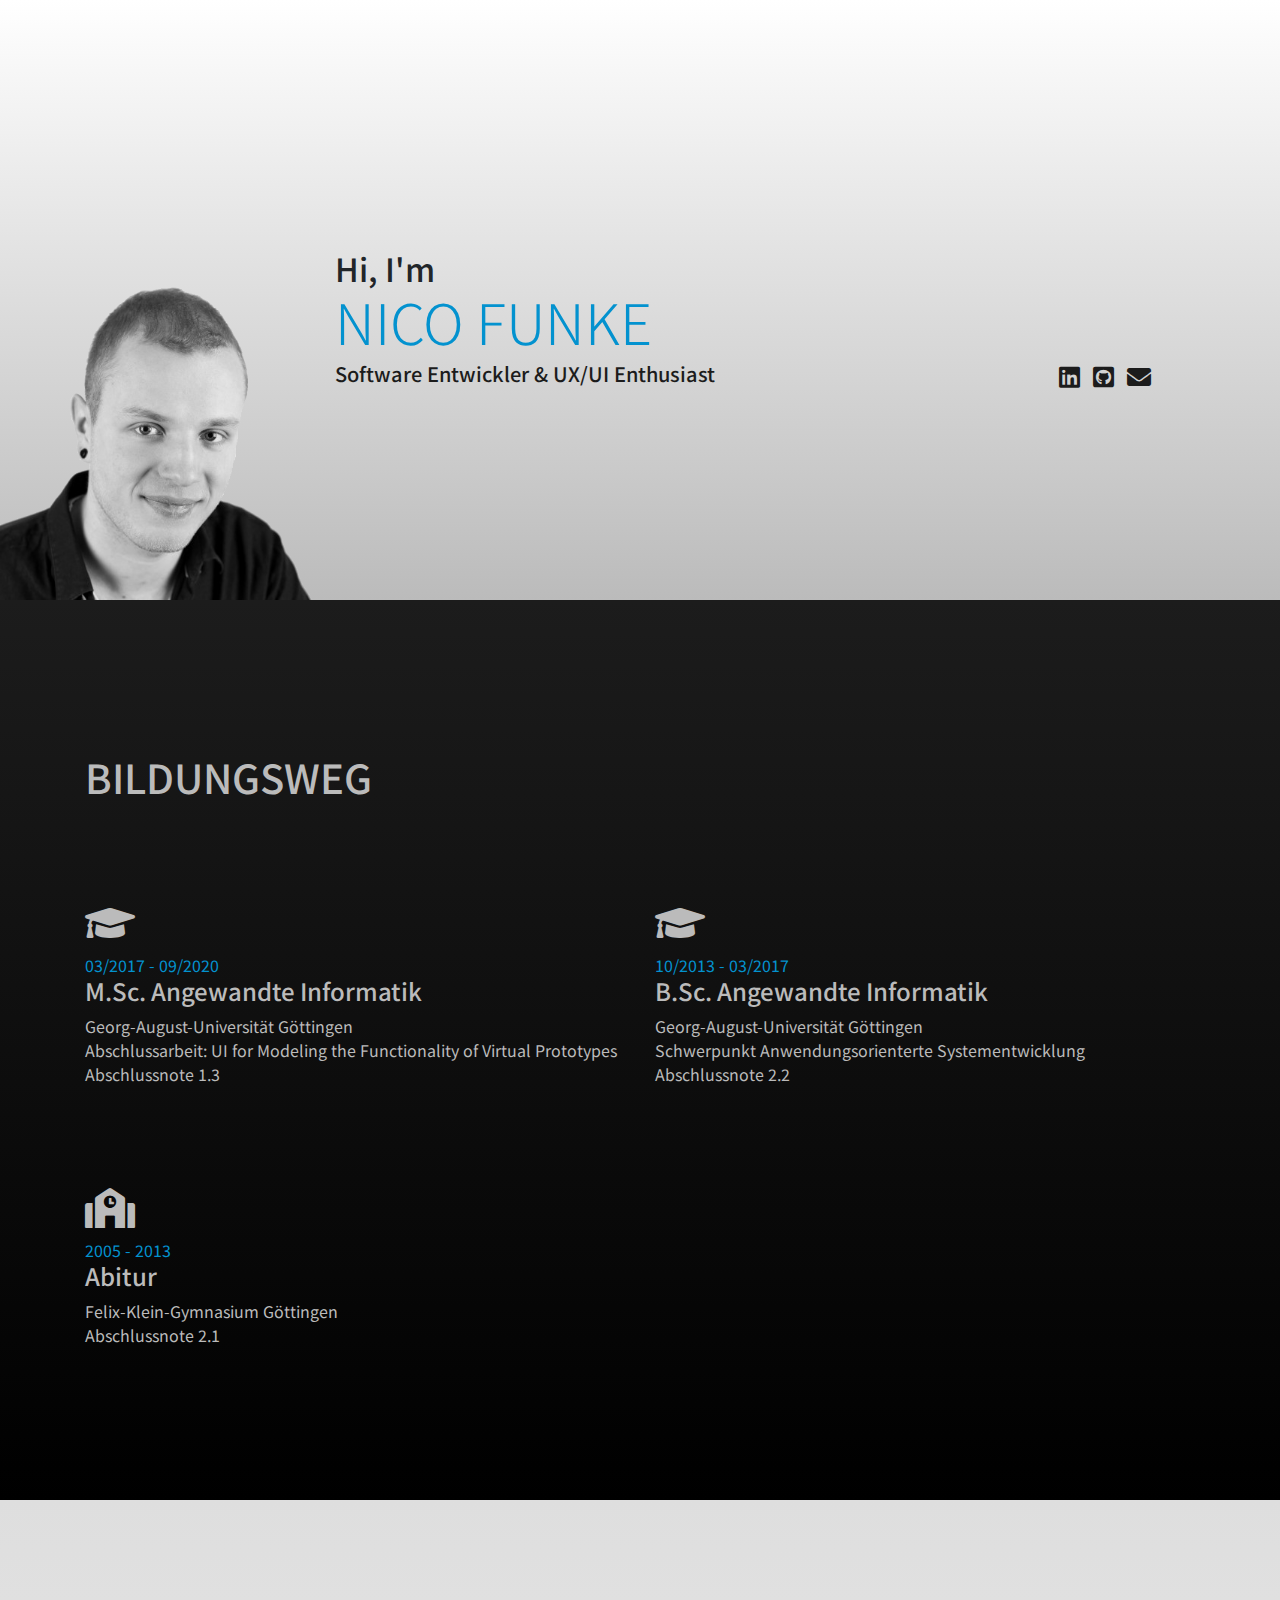
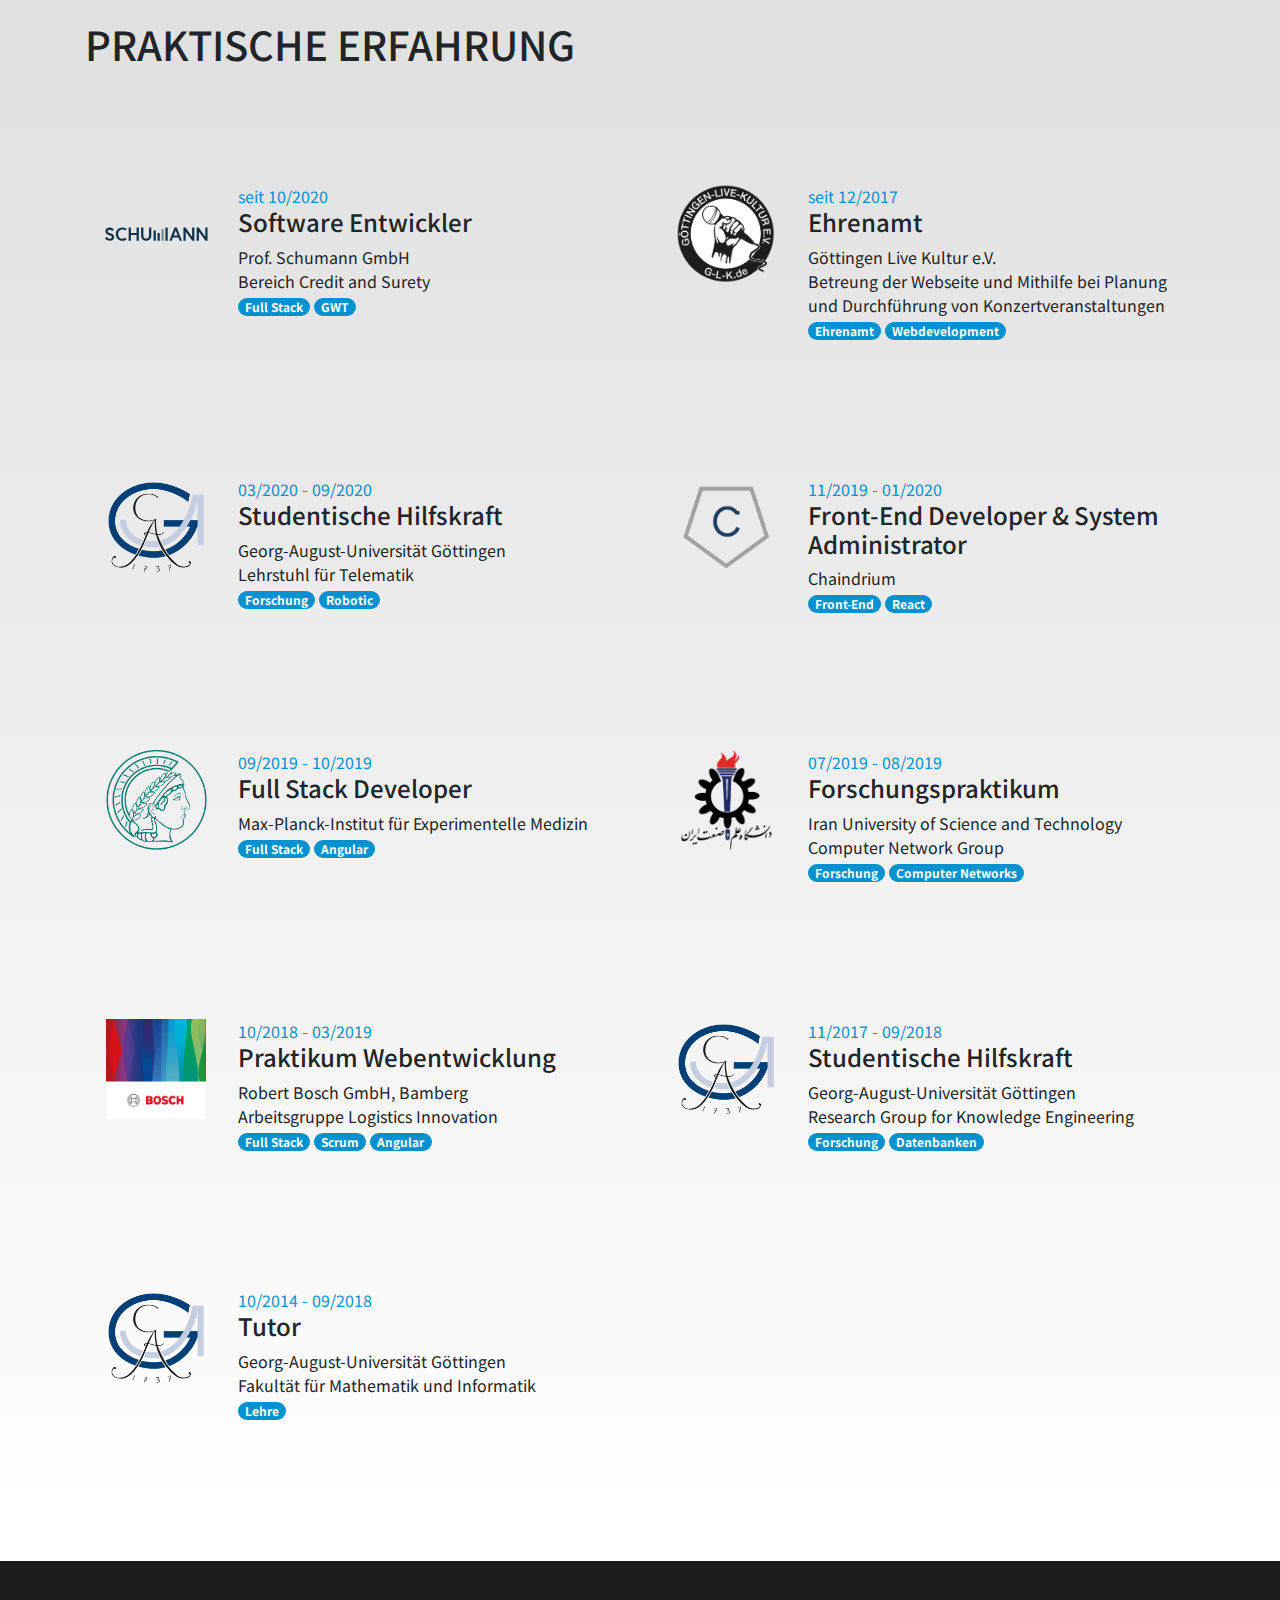
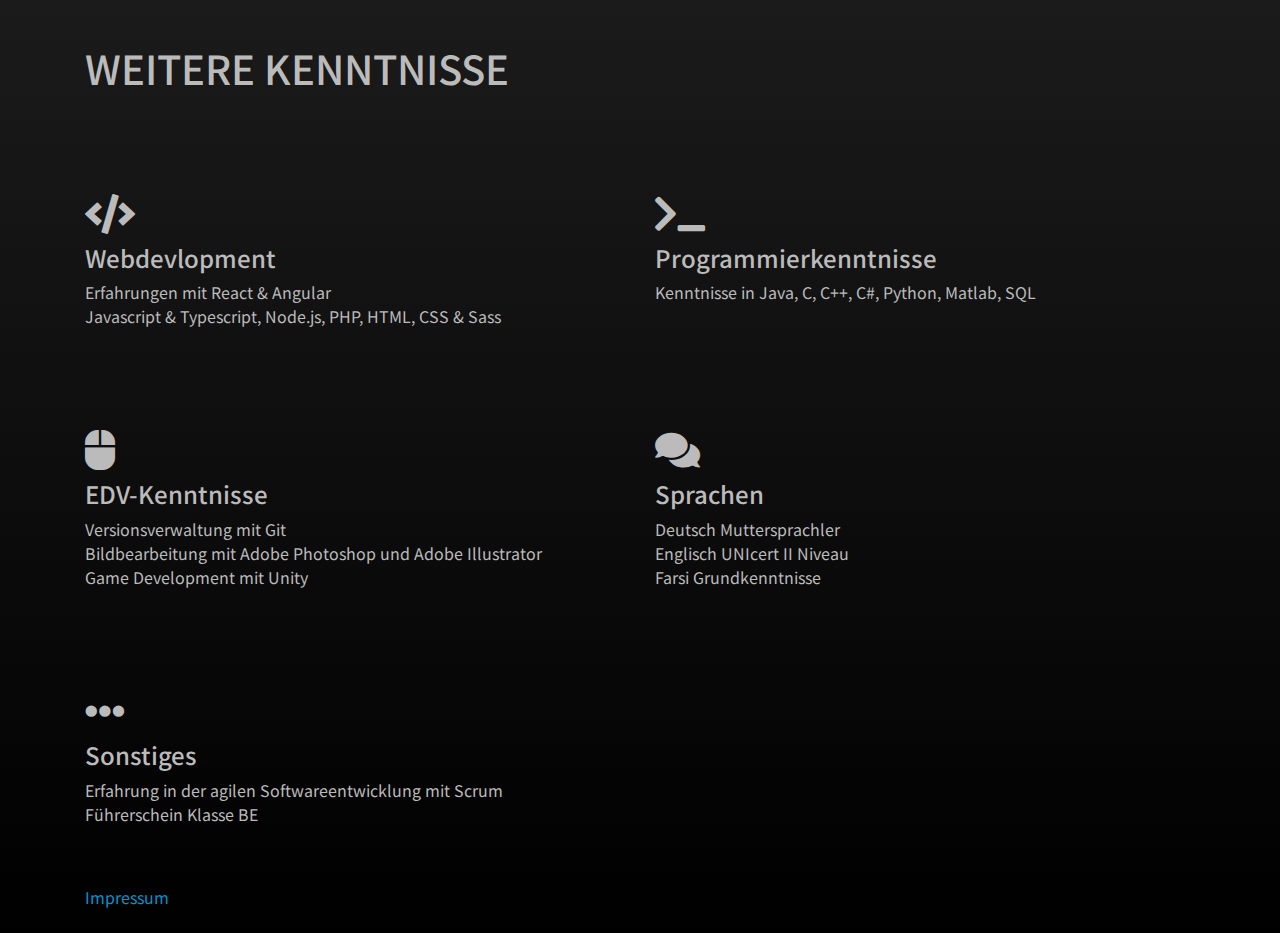
==== commit a362ac88: "Updated title" ====
--- a/index.html
+++ b/index.html
@@ -1 +1 @@
-<!DOCTYPE html><html lang="de"><head> <meta charset="utf-8"> <title>Hi, I'm Nico Funke</title> <meta name="viewport" content="width=device-width, initial-scale=1"/> <link rel="shortcut icon" type="image/x-icon" href="favicon.ico"> <link rel="stylesheet" href="https://stackpath.bootstrapcdn.com/bootstrap/4.4.1/css/bootstrap.min.css" integrity="sha384-Vkoo8x4CGsO3+Hhxv8T/Q5PaXtkKtu6ug5TOeNV6gBiFeWPGFN9MuhOf23Q9Ifjh" crossorigin="anonymous"> <link href="https://fonts.googleapis.com/css?family=Noto+Sans+TC&display=swap" rel="stylesheet"> <link href="style.css" rel="stylesheet" media="screen"> <link href="fontawesome/css/all.css" rel="stylesheet"> <style type="text/css"> </style></head><body> <div class="row no-gutters h-600 bg-custom1 flex-lg-row flex-column-reverse"> <div class="col-lg-3 d-flex align-items-end justify-content-start"> <img src="img/nico.png" class="img-fluid greyscale p-0" alt="Avatar"/> </div><div class="col-lg-9 d-flex align-items-center"> <div class="container mt-5"> <h2 class="mb-0">Hi, I'm</h2> <h1 class="display-4 color-accent uppercase">Nico Funke</h1> <div class="row"> <div class="col-md-9"> <h5 class="color-dark-gray">Computer Science M.Sc. Student & Web Developer</h4> </div><div class="col-md-3"> <h4> <a href="https://www.linkedin.com/in/nicofunke/" target="_blank"> <i class="fab fa-linkedin mx-1 hover-icon"></i> </a> <a href="https://github.com/nicofunke" target="_blank"> <i class="fab fa-github-square mx-1 hover-icon"></i> </a> <a href="mailto:nico@nifunke.de"> <i class="fas fa-envelope mx-1 hover-icon"></i> </a> </h4> </div></div></div></div></div><div class="h-full bg-custom2 py-4 color-light-gray d-flex align-items-center"> <div class="container"> <h1 class="uppercase"> Bildungsweg </h1> <div class="row mt-3"> <div class="col-md-6 my-4"> <h1> <i class="fas fa-graduation-cap"></i> </h1> <div class="color-accent"> 03/2017 - 09/2020 </div><h4> M.Sc. Angewandte Informatik </h4> <div> Georg-August-Universität Göttingen <br/> Abschlussarbeit: UI for Modeling the Functionality of Virtual Prototypes<br/> Abschlussnote 1.3 </div></div><div class="col-md-6 my-4"> <h1> <i class="fas fa-graduation-cap"></i> </h1> <div class="color-accent"> 10/2013 - 03/2017 </div><h4> B.Sc. Angewandte Informatik </h4> <div> Georg-August-Universität Göttingen <br/> Schwerpunkt Anwendungsorienterte Systementwicklung <br/> Abschlussnote 2.2 </div></div><div class="col-md-6 my-4"> <h1> <i class="fas fa-school"></i> </h1> <div class="color-accent"> 2005 - 2013 </div><h4> Abitur </h4> <div> Felix-Klein-Gymnasium Göttingen <br/> Abschlussnote 2.1 </div></div></div></div></div><div class="h-full bg-custom3 py-5 d-flex align-items-center"> <div class="container my-4"> <h1 class="uppercase"> Praktische Erfahrung </h1> <div class="row mt-3"> <div class="col-md-6 my-4 "> <div class="row card-body"> <div class="col-xl-3 col-lg-4 col-md-12 col-sm-3"> <img class="img-fluid logo-image mx-auto d-block" src="img/schumann.svg" alt="Logo Prof. Schumann GmbH"/> </div><div class="col-xl-9 col-lg-8 col-md-12 col-sm-9"> <div class="color-accent"> seit 10/2020 </div><h4> Software Entwickler </h4> <div> Prof. Schumann GmbH <br/> Bereich Credit and Surety </div><span class="badge badge-pill dark-gray">Full Stack</span> <span class="badge badge-pill dark-gray">GWT</span> </div></div></div><div class="col-md-6 my-4 "> <div class="row card-body"> <div class="col-xl-3 col-lg-4 col-md-12 col-sm-3"> <img class="img-fluid logo-image mx-auto d-block" src="img/glk.gif" alt="Logo Göttingen Live Kultur e.V."/> </div><div class="col-xl-9 col-lg-8 col-md-12 col-sm-9"> <div class="color-accent"> seit 12/2017 </div><h4> Ehrenamt </h4> <div> Göttingen Live Kultur e.V. <br/> Betreung der Webseite und Mithilfe bei Planung und Durchführung von Konzertveranstaltungen </div><span class="badge badge-pill dark-gray">Ehrenamt</span> <span class="badge badge-pill dark-gray">Webdevelopment</span> </div></div></div><div class="col-md-6 my-4 "> <div class="row card-body"> <div class="col-xl-3 col-lg-4 col-md-12 col-sm-3"> <img class="img-fluid logo-image mx-auto d-block" src="img/university-goe.png" alt="Logo Georg-August-Universität Göttingen"/> </div><div class="col-xl-9 col-lg-8 col-md-12 col-sm-9"> <div class="color-accent"> 03/2020 - 09/2020 </div><h4> Studentische Hilfskraft </h4> <div> Georg-August-Universität Göttingen <br/> Lehrstuhl für Telematik </div><span class="badge badge-pill dark-gray">Forschung</span> <span class="badge badge-pill dark-gray">Robotic</span> </div></div></div><div class="col-md-6 my-4 "> <div class="row card-body"> <div class="col-xl-3 col-lg-4 col-md-12 col-sm-3"> <img class="img-fluid logo-image mx-auto d-block" src="img/chaindrium.png" alt="Logo Chaindrium"/> </div><div class="col-xl-9 col-lg-8 col-md-12 col-sm-9"> <div class="color-accent"> 11/2019 - 01/2020 </div><h4> Front-End Developer & System Administrator </h4> <div> Chaindrium </div><span class="badge badge-pill dark-gray">Front-End</span> <span class="badge badge-pill dark-gray">React</span> </div></div></div><div class="col-md-6 my-4 "> <div class="row card-body"> <div class="col-xl-3 col-lg-4 col-md-12 col-sm-3"> <img class="img-fluid logo-image mx-auto d-block" src="img/mpi.png" alt="Logo MPI"/> </div><div class="col-xl-9 col-lg-8 col-md-12 col-sm-9"> <div class="color-accent"> 09/2019 - 10/2019 </div><h4> Full Stack Developer </h4> <div> Max-Planck-Institut für Experimentelle Medizin </div><span class="badge badge-pill dark-gray">Full Stack</span> <span class="badge badge-pill dark-gray">Angular</span> </div></div></div><div class="col-md-6 my-4 "> <div class="row card-body"> <div class="col-xl-3 col-lg-4 col-md-12 col-sm-3"> <img class="img-fluid logo-image mx-auto d-block" src="img/iust.png" alt="Logo IUST"/> </div><div class="col-xl-9 col-lg-8 col-md-12 col-sm-9"> <div class="color-accent"> 07/2019 - 08/2019 </div><h4> Forschungspraktikum </h4> <div> Iran University of Science and Technology <br/> Computer Network Group </div><span class="badge badge-pill dark-gray">Forschung</span> <span class="badge badge-pill dark-gray">Computer Networks</span> </div></div></div><div class="col-md-6 my-4 "> <div class="row card-body"> <div class="col-xl-3 col-lg-4 col-md-12 col-sm-3"> <img class="img-fluid logo-image mx-auto d-block" src="img/bosch.jpg" alt="Logo Bosch"/> </div><div class="col-xl-9 col-lg-8 col-md-12 col-sm-9"> <div class="color-accent"> 10/2018 - 03/2019 </div><h4> Praktikum Webentwicklung </h4> <div> Robert Bosch GmbH, Bamberg <br/> Arbeitsgruppe Logistics Innovation </div><span class="badge badge-pill dark-gray">Full Stack</span> <span class="badge badge-pill dark-gray">Scrum</span> <span class="badge badge-pill dark-gray">Angular</span> </div></div></div><div class="col-md-6 my-4 "> <div class="row card-body"> <div class="col-xl-3 col-lg-4 col-md-12 col-sm-3"> <img class="img-fluid logo-image mx-auto d-block" src="img/university-goe.png" alt="Logo Georg-August-Universität Göttingen"/> </div><div class="col-xl-9 col-lg-8 col-md-12 col-sm-9"> <div class="color-accent"> 11/2017 - 09/2018 </div><h4> Studentische Hilfskraft </h4> <div> Georg-August-Universität Göttingen <br/> Research Group for Knowledge Engineering </div><span class="badge badge-pill dark-gray">Forschung</span> <span class="badge badge-pill dark-gray">Datenbanken</span> </div></div></div><div class="col-md-6 my-4 "> <div class="row card-body"> <div class="col-xl-3 col-lg-4 col-md-12 col-sm-3 "> <img class="img-fluid logo-image mx-auto d-block" src="img/university-goe.png" alt="Logo Georg-August-Universität Göttingen"/> </div><div class="col-xl-9 col-lg-8 col-md-12 col-sm-9"> <div class="color-accent"> 10/2014 - 09/2018 </div><h4> Tutor </h4> <div> Georg-August-Universität Göttingen <br/> Fakultät für Mathematik und Informatik </div><span class="badge badge-pill dark-gray">Lehre</span> </div></div></div></div></div></div><div class="bg-custom2 py-4 color-light-gray "> <div class="h-full d-flex align-items-center"> <div class="container"> <h1 class="uppercase"> Weitere Kenntnisse </h1> <div class="row mt-3"> <div class="col-md-6 my-4"> <h1> <i class="fas fa-code"></i> </h1> <h4> Webdevlopment </h4> <div> Erfahrungen mit React & Angular <br/> Javascript & Typescript, Node.js, PHP, HTML, CSS & Sass </div></div><div class="col-md-6 my-4"> <h1> <i class="fas fa-terminal"></i> </h1> <h4> Programmierkenntnisse </h4> <div> Kenntnisse in Java, C, C++, C#, Python, Matlab, SQL <br/> </div></div><div class="col-md-6 my-4"> <h1> <i class="fas fa-mouse"></i> </h1> <h4> EDV-Kenntnisse </h4> <div> Versionsverwaltung mit Git <br/> Bildbearbeitung mit Adobe Photoshop und Adobe Illustrator <br/> Game Development mit Unity </div></div><div class="col-md-6 my-4"> <h1> <i class="fas fa-comments"></i> </h1> <h4> Sprachen </h4> <div> Deutsch Muttersprachler <br/> Englisch UNIcert II Niveau <br/> Farsi Grundkenntnisse </div></div><div class="col-md-6 my-4"> <h1> <i class="fas fa-ellipsis-h"></i> </h1> <h4> Sonstiges </h4> <div> Erfahrung in der agilen Softwareentwicklung mit Scrum <br/> Führerschein Klasse BE </div></div></div></div></div><div class="container color-light-gray align-self-end"> <a href="impressum.html" target="_blank"> Impressum </a> </div></div><div class="bg-custom2 color-light-gray "> </div></body></html>+<!DOCTYPE html><html lang="de"><head> <meta charset="utf-8"> <title>Hi, I'm Nico Funke</title> <meta name="viewport" content="width=device-width, initial-scale=1"/> <link rel="shortcut icon" type="image/x-icon" href="favicon.ico"> <link rel="stylesheet" href="https://stackpath.bootstrapcdn.com/bootstrap/4.4.1/css/bootstrap.min.css" integrity="sha384-Vkoo8x4CGsO3+Hhxv8T/Q5PaXtkKtu6ug5TOeNV6gBiFeWPGFN9MuhOf23Q9Ifjh" crossorigin="anonymous"> <link href="https://fonts.googleapis.com/css?family=Noto+Sans+TC&display=swap" rel="stylesheet"> <link href="style.css" rel="stylesheet" media="screen"> <link href="fontawesome/css/all.css" rel="stylesheet"> <style type="text/css"> </style></head><body> <div class="row no-gutters h-600 bg-custom1 flex-lg-row flex-column-reverse"> <div class="col-lg-3 d-flex align-items-end justify-content-start"> <img src="img/nico.png" class="img-fluid greyscale p-0" alt="Avatar"/> </div><div class="col-lg-9 d-flex align-items-center"> <div class="container mt-5"> <h2 class="mb-0">Hi, I'm</h2> <h1 class="display-4 color-accent uppercase">Nico Funke</h1> <div class="row"> <div class="col-md-9"> <h5 class="color-dark-gray">Software Entwickler & UX/UI Enthusiast </h4> </div><div class="col-md-3"> <h4> <a href="https://www.linkedin.com/in/nicofunke/" target="_blank"> <i class="fab fa-linkedin mx-1 hover-icon"></i> </a> <a href="https://github.com/nicofunke" target="_blank"> <i class="fab fa-github-square mx-1 hover-icon"></i> </a> <a href="mailto:nico@nifunke.de"> <i class="fas fa-envelope mx-1 hover-icon"></i> </a> </h4> </div></div></div></div></div><div class="h-full bg-custom2 py-4 color-light-gray d-flex align-items-center"> <div class="container"> <h1 class="uppercase my-5"> Bildungsweg </h1> <div class="row mt-3"> <div class="col-md-6 my-5"> <h1> <i class="fas fa-graduation-cap"></i> </h1> <div class="color-accent"> 03/2017 - 09/2020 </div><h4> M.Sc. Angewandte Informatik </h4> <div> Georg-August-Universität Göttingen <br/> Abschlussarbeit: UI for Modeling the Functionality of Virtual Prototypes<br/> Abschlussnote 1.3 </div></div><div class="col-md-6 my-5"> <h1> <i class="fas fa-graduation-cap"></i> </h1> <div class="color-accent"> 10/2013 - 03/2017 </div><h4> B.Sc. Angewandte Informatik </h4> <div> Georg-August-Universität Göttingen <br/> Schwerpunkt Anwendungsorienterte Systementwicklung <br/> Abschlussnote 2.2 </div></div><div class="col-md-6 my-5"> <h1> <i class="fas fa-school"></i> </h1> <div class="color-accent"> 2005 - 2013 </div><h4> Abitur </h4> <div> Felix-Klein-Gymnasium Göttingen <br/> Abschlussnote 2.1 </div></div></div></div></div><div class="h-full bg-custom3 py-5 d-flex align-items-center"> <div class="container my-4"> <h1 class="uppercase my-5"> Praktische Erfahrung </h1> <div class="row mt-3"> <div class="col-md-6 my-5 "> <div class="row card-body"> <div class="col-xl-3 col-lg-4 col-md-12 col-sm-3"> <img class="img-fluid logo-image mx-auto d-block" src="img/schumann.svg" alt="Logo Prof. Schumann GmbH"/> </div><div class="col-xl-9 col-lg-8 col-md-12 col-sm-9"> <div class="color-accent"> seit 10/2020 </div><h4> Software Entwickler </h4> <div> Prof. Schumann GmbH <br/> Bereich Credit and Surety </div><span class="badge badge-pill dark-gray">Full Stack</span> <span class="badge badge-pill dark-gray">GWT</span> </div></div></div><div class="col-md-6 my-5 "> <div class="row card-body"> <div class="col-xl-3 col-lg-4 col-md-12 col-sm-3"> <img class="img-fluid logo-image mx-auto d-block" src="img/glk.gif" alt="Logo Göttingen Live Kultur e.V."/> </div><div class="col-xl-9 col-lg-8 col-md-12 col-sm-9"> <div class="color-accent"> seit 12/2017 </div><h4> Ehrenamt </h4> <div> Göttingen Live Kultur e.V. <br/> Betreung der Webseite und Mithilfe bei Planung und Durchführung von Konzertveranstaltungen </div><span class="badge badge-pill dark-gray">Ehrenamt</span> <span class="badge badge-pill dark-gray">Webdevelopment</span> </div></div></div><div class="col-md-6 my-5 "> <div class="row card-body"> <div class="col-xl-3 col-lg-4 col-md-12 col-sm-3"> <img class="img-fluid logo-image mx-auto d-block" src="img/university-goe.png" alt="Logo Georg-August-Universität Göttingen"/> </div><div class="col-xl-9 col-lg-8 col-md-12 col-sm-9"> <div class="color-accent"> 03/2020 - 09/2020 </div><h4> Studentische Hilfskraft </h4> <div> Georg-August-Universität Göttingen <br/> Lehrstuhl für Telematik </div><span class="badge badge-pill dark-gray">Forschung</span> <span class="badge badge-pill dark-gray">Robotic</span> </div></div></div><div class="col-md-6 my-5 "> <div class="row card-body"> <div class="col-xl-3 col-lg-4 col-md-12 col-sm-3"> <img class="img-fluid logo-image mx-auto d-block" src="img/chaindrium.png" alt="Logo Chaindrium"/> </div><div class="col-xl-9 col-lg-8 col-md-12 col-sm-9"> <div class="color-accent"> 11/2019 - 01/2020 </div><h4> Front-End Developer & System Administrator </h4> <div> Chaindrium </div><span class="badge badge-pill dark-gray">Front-End</span> <span class="badge badge-pill dark-gray">React</span> </div></div></div><div class="col-md-6 my-5 "> <div class="row card-body"> <div class="col-xl-3 col-lg-4 col-md-12 col-sm-3"> <img class="img-fluid logo-image mx-auto d-block" src="img/mpi.png" alt="Logo MPI"/> </div><div class="col-xl-9 col-lg-8 col-md-12 col-sm-9"> <div class="color-accent"> 09/2019 - 10/2019 </div><h4> Full Stack Developer </h4> <div> Max-Planck-Institut für Experimentelle Medizin </div><span class="badge badge-pill dark-gray">Full Stack</span> <span class="badge badge-pill dark-gray">Angular</span> </div></div></div><div class="col-md-6 my-5 "> <div class="row card-body"> <div class="col-xl-3 col-lg-4 col-md-12 col-sm-3"> <img class="img-fluid logo-image mx-auto d-block" src="img/iust.png" alt="Logo IUST"/> </div><div class="col-xl-9 col-lg-8 col-md-12 col-sm-9"> <div class="color-accent"> 07/2019 - 08/2019 </div><h4> Forschungspraktikum </h4> <div> Iran University of Science and Technology <br/> Computer Network Group </div><span class="badge badge-pill dark-gray">Forschung</span> <span class="badge badge-pill dark-gray">Computer Networks</span> </div></div></div><div class="col-md-6 my-5 "> <div class="row card-body"> <div class="col-xl-3 col-lg-4 col-md-12 col-sm-3"> <img class="img-fluid logo-image mx-auto d-block" src="img/bosch.jpg" alt="Logo Bosch"/> </div><div class="col-xl-9 col-lg-8 col-md-12 col-sm-9"> <div class="color-accent"> 10/2018 - 03/2019 </div><h4> Praktikum Webentwicklung </h4> <div> Robert Bosch GmbH, Bamberg <br/> Arbeitsgruppe Logistics Innovation </div><span class="badge badge-pill dark-gray">Full Stack</span> <span class="badge badge-pill dark-gray">Scrum</span> <span class="badge badge-pill dark-gray">Angular</span> </div></div></div><div class="col-md-6 my-5 "> <div class="row card-body"> <div class="col-xl-3 col-lg-4 col-md-12 col-sm-3"> <img class="img-fluid logo-image mx-auto d-block" src="img/university-goe.png" alt="Logo Georg-August-Universität Göttingen"/> </div><div class="col-xl-9 col-lg-8 col-md-12 col-sm-9"> <div class="color-accent"> 11/2017 - 09/2018 </div><h4> Studentische Hilfskraft </h4> <div> Georg-August-Universität Göttingen <br/> Research Group for Knowledge Engineering </div><span class="badge badge-pill dark-gray">Forschung</span> <span class="badge badge-pill dark-gray">Datenbanken</span> </div></div></div><div class="col-md-6 my-5 "> <div class="row card-body"> <div class="col-xl-3 col-lg-4 col-md-12 col-sm-3 "> <img class="img-fluid logo-image mx-auto d-block" src="img/university-goe.png" alt="Logo Georg-August-Universität Göttingen"/> </div><div class="col-xl-9 col-lg-8 col-md-12 col-sm-9"> <div class="color-accent"> 10/2014 - 09/2018 </div><h4> Tutor </h4> <div> Georg-August-Universität Göttingen <br/> Fakultät für Mathematik und Informatik </div><span class="badge badge-pill dark-gray">Lehre</span> </div></div></div></div></div></div><div class="bg-custom2 py-4 color-light-gray "> <div class="h-full d-flex align-items-center"> <div class="container"> <h1 class="uppercase my-5"> Weitere Kenntnisse </h1> <div class="row mt-3"> <div class="col-md-6 my-5"> <h1> <i class="fas fa-code"></i> </h1> <h4> Webdevlopment </h4> <div> Erfahrungen mit React & Angular <br/> Javascript & Typescript, Node.js, PHP, HTML, CSS & Sass </div></div><div class="col-md-6 my-5"> <h1> <i class="fas fa-terminal"></i> </h1> <h4> Programmierkenntnisse </h4> <div> Kenntnisse in Java, C, C++, C#, Python, Matlab, SQL <br/> </div></div><div class="col-md-6 my-5"> <h1> <i class="fas fa-mouse"></i> </h1> <h4> EDV-Kenntnisse </h4> <div> Versionsverwaltung mit Git <br/> Bildbearbeitung mit Adobe Photoshop und Adobe Illustrator <br/> Game Development mit Unity </div></div><div class="col-md-6 my-5"> <h1> <i class="fas fa-comments"></i> </h1> <h4> Sprachen </h4> <div> Deutsch Muttersprachler <br/> Englisch UNIcert II Niveau <br/> Farsi Grundkenntnisse </div></div><div class="col-md-6 my-5"> <h1> <i class="fas fa-ellipsis-h"></i> </h1> <h4> Sonstiges </h4> <div> Erfahrung in der agilen Softwareentwicklung mit Scrum <br/> Führerschein Klasse BE </div></div></div></div></div><div class="container color-light-gray align-self-end"> <a href="impressum.html" target="_blank"> Impressum </a> </div></div><div class="bg-custom2 color-light-gray "> </div></body></html>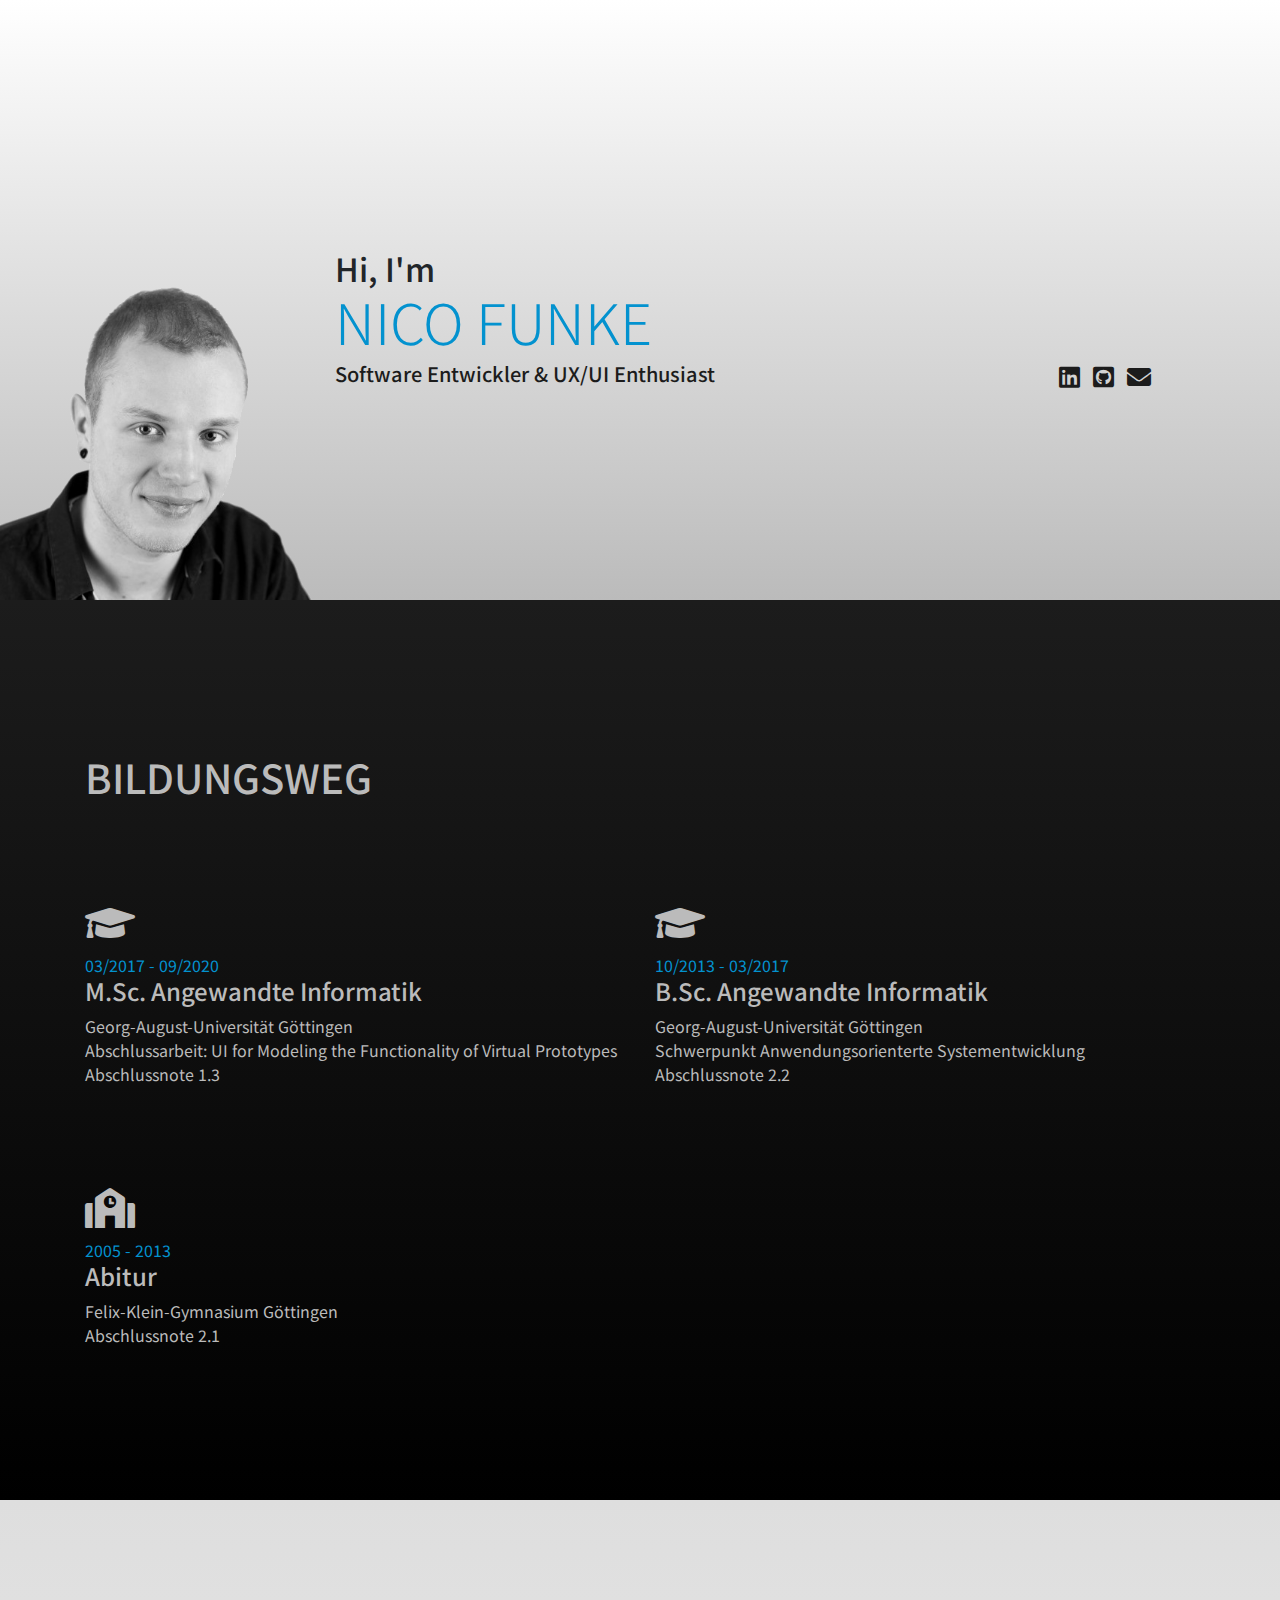
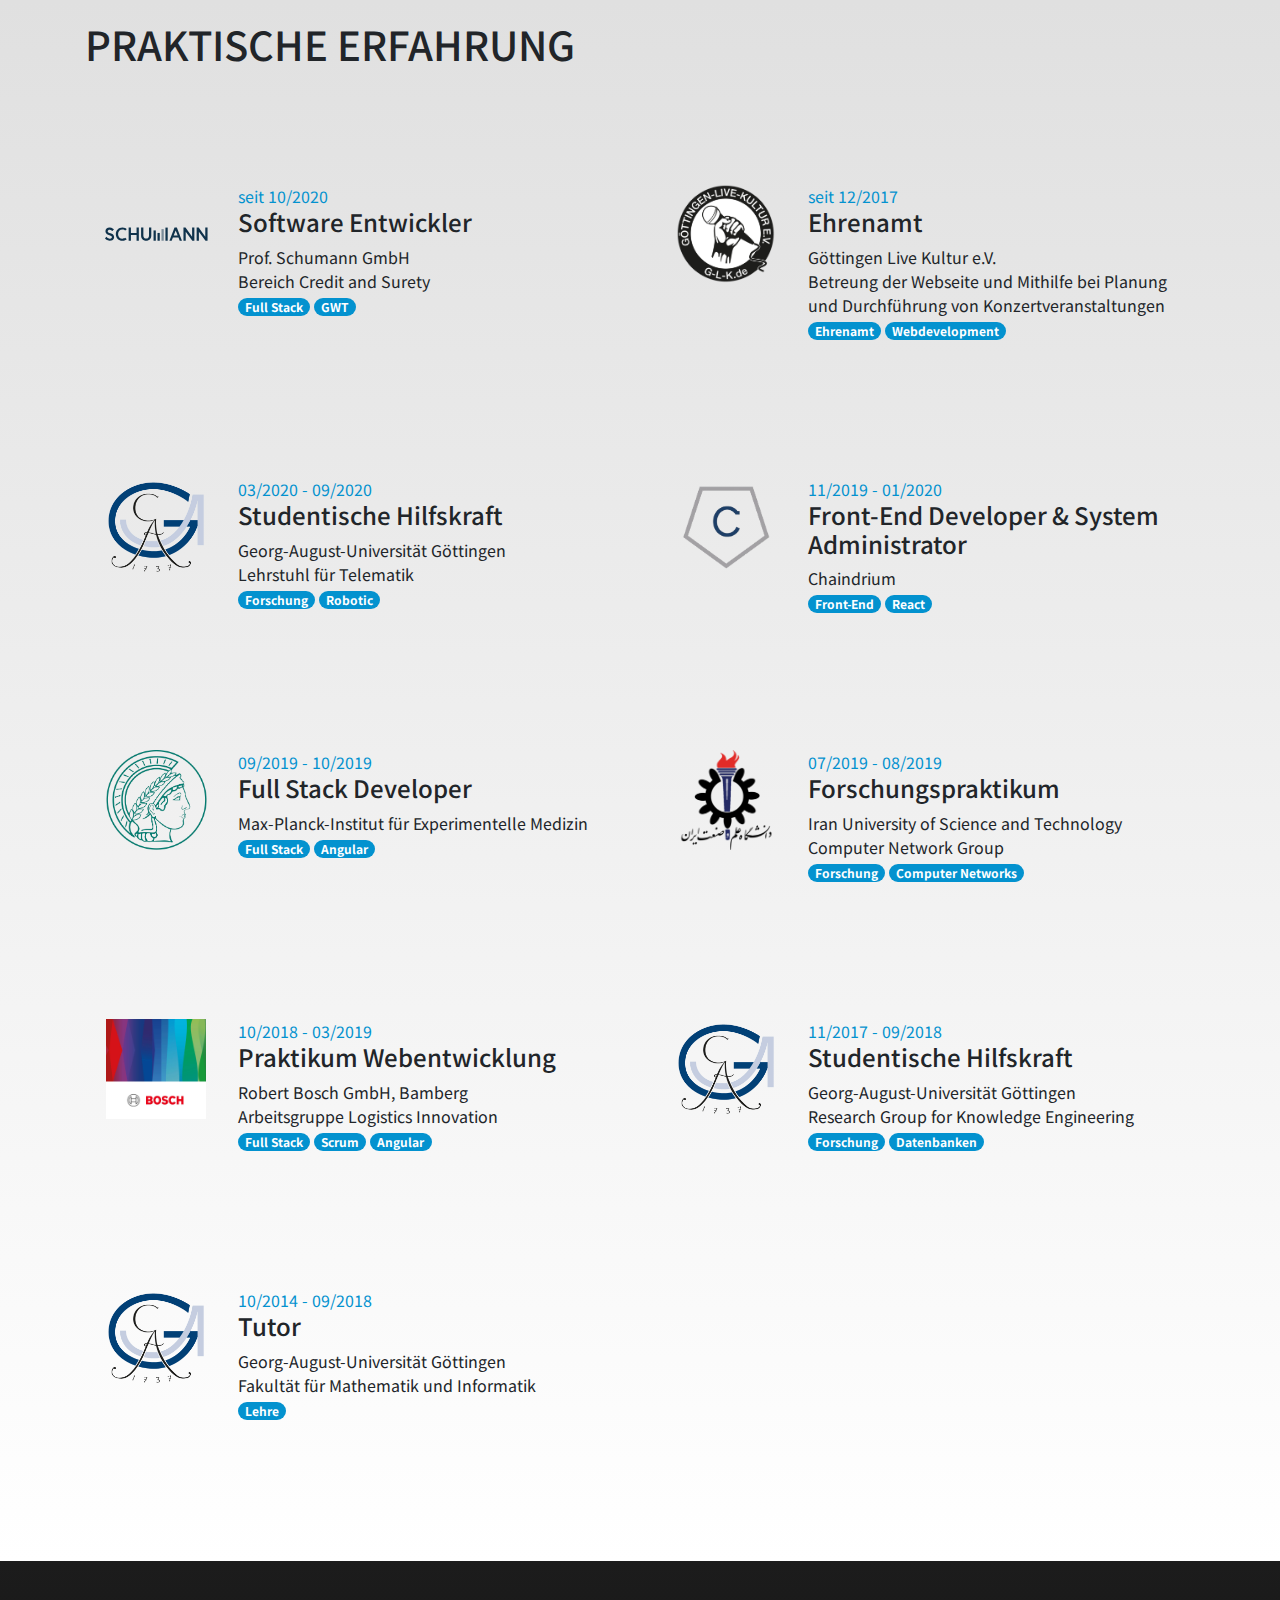
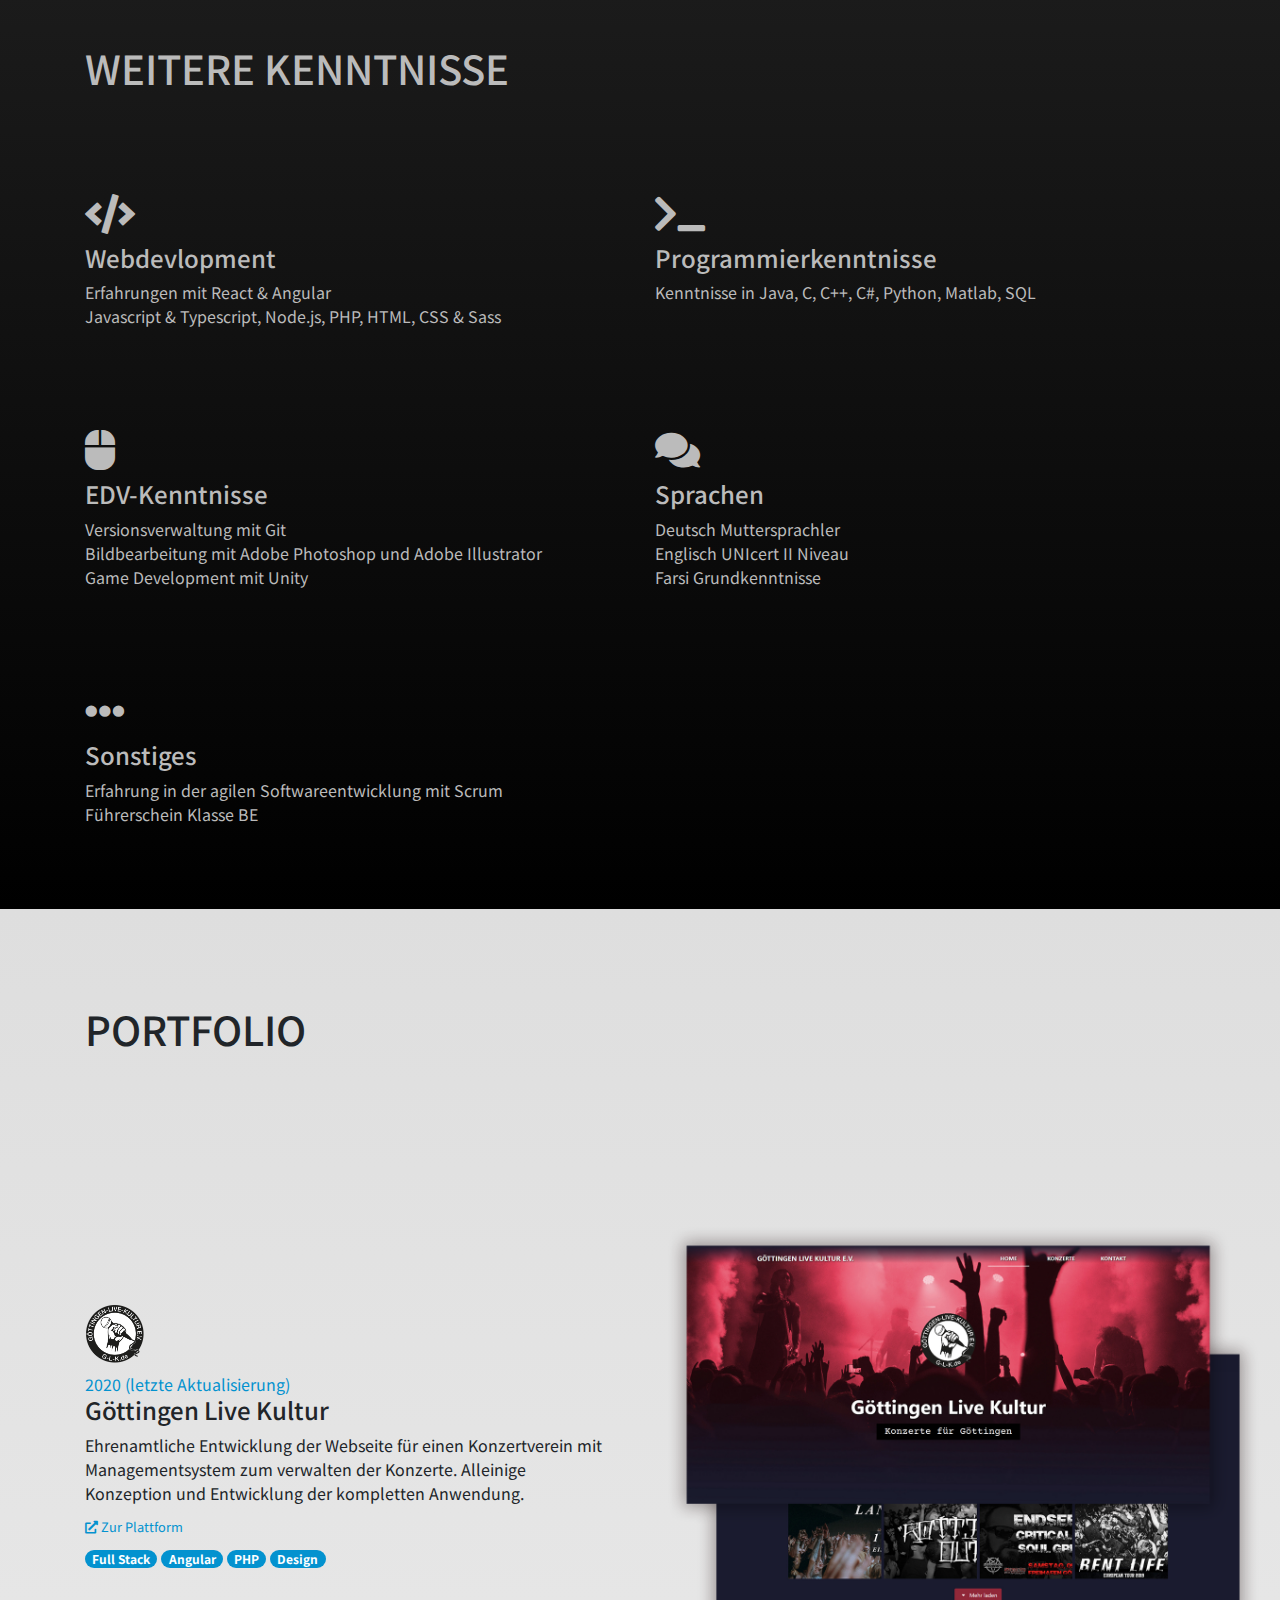
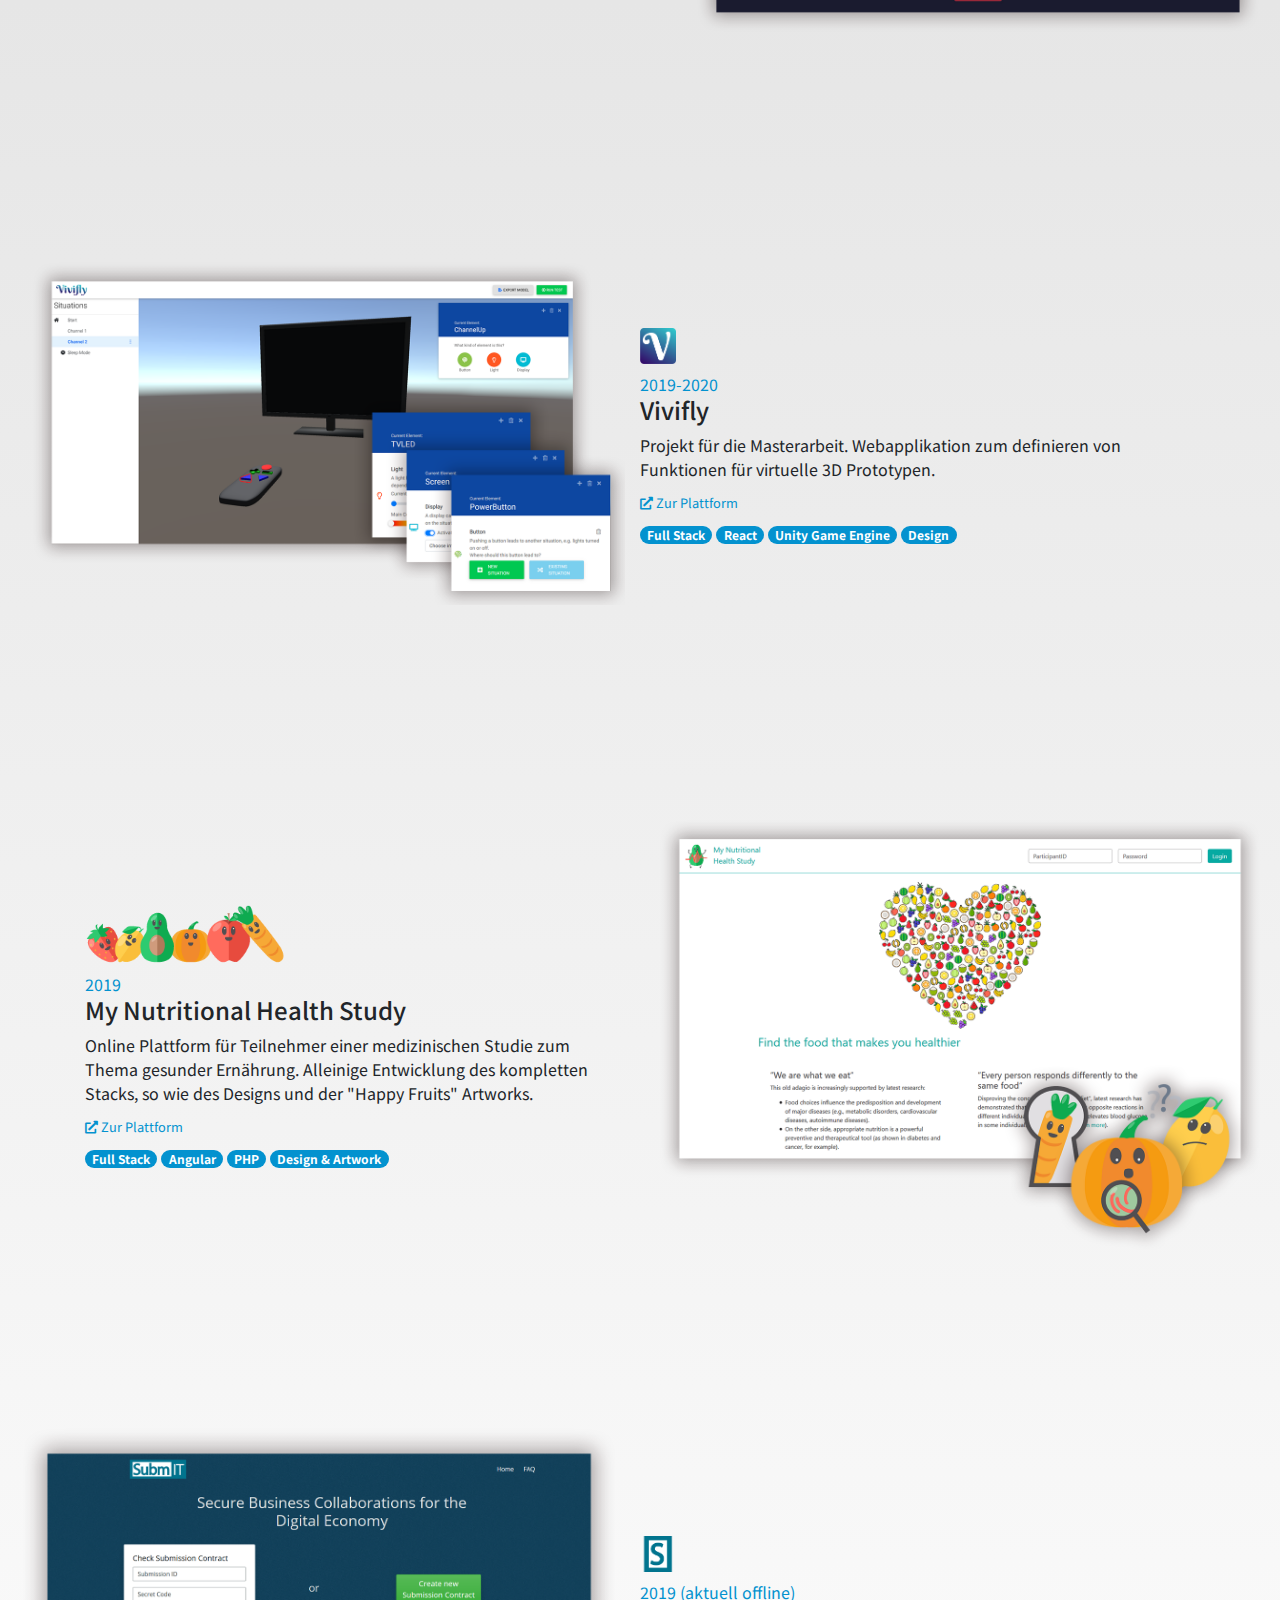
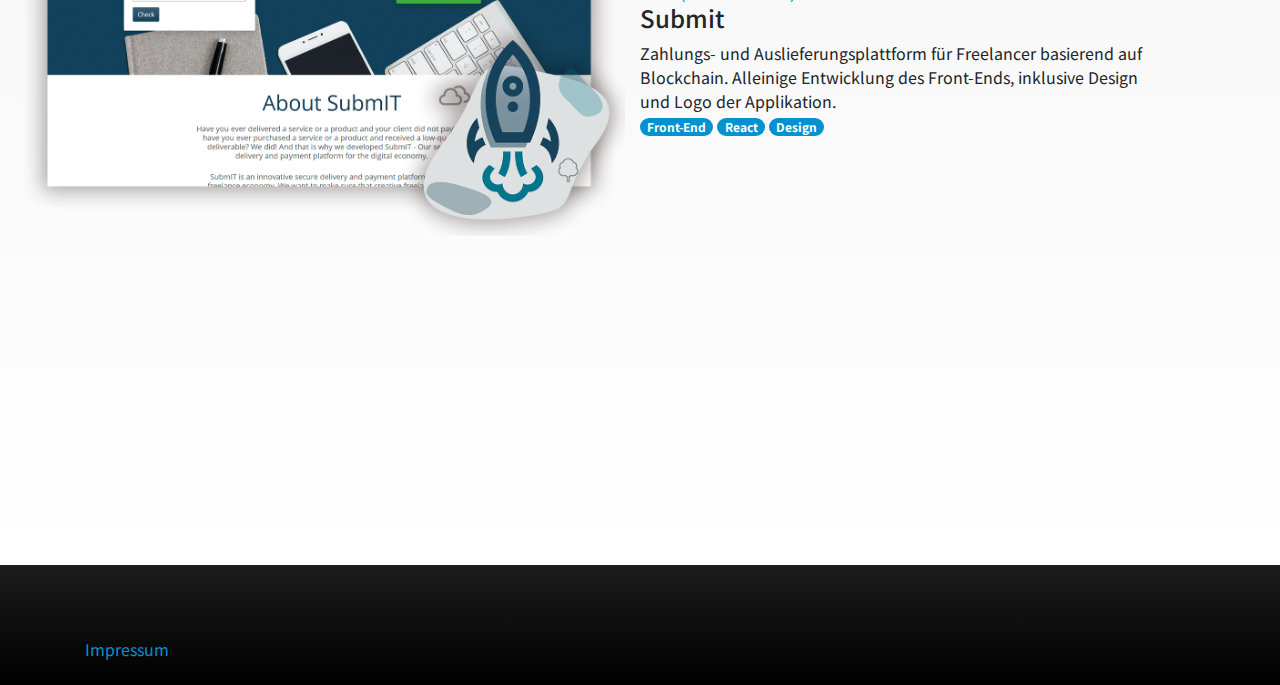
==== commit 4c0cbe65: "Added portfolio section" ====
--- a/index.html
+++ b/index.html
@@ -1 +1 @@
-<!DOCTYPE html><html lang="de"><head> <meta charset="utf-8"> <title>Hi, I'm Nico Funke</title> <meta name="viewport" content="width=device-width, initial-scale=1"/> <link rel="shortcut icon" type="image/x-icon" href="favicon.ico"> <link rel="stylesheet" href="https://stackpath.bootstrapcdn.com/bootstrap/4.4.1/css/bootstrap.min.css" integrity="sha384-Vkoo8x4CGsO3+Hhxv8T/Q5PaXtkKtu6ug5TOeNV6gBiFeWPGFN9MuhOf23Q9Ifjh" crossorigin="anonymous"> <link href="https://fonts.googleapis.com/css?family=Noto+Sans+TC&display=swap" rel="stylesheet"> <link href="style.css" rel="stylesheet" media="screen"> <link href="fontawesome/css/all.css" rel="stylesheet"> <style type="text/css"> </style></head><body> <div class="row no-gutters h-600 bg-custom1 flex-lg-row flex-column-reverse"> <div class="col-lg-3 d-flex align-items-end justify-content-start"> <img src="img/nico.png" class="img-fluid greyscale p-0" alt="Avatar"/> </div><div class="col-lg-9 d-flex align-items-center"> <div class="container mt-5"> <h2 class="mb-0">Hi, I'm</h2> <h1 class="display-4 color-accent uppercase">Nico Funke</h1> <div class="row"> <div class="col-md-9"> <h5 class="color-dark-gray">Software Entwickler & UX/UI Enthusiast </h4> </div><div class="col-md-3"> <h4> <a href="https://www.linkedin.com/in/nicofunke/" target="_blank"> <i class="fab fa-linkedin mx-1 hover-icon"></i> </a> <a href="https://github.com/nicofunke" target="_blank"> <i class="fab fa-github-square mx-1 hover-icon"></i> </a> <a href="mailto:nico@nifunke.de"> <i class="fas fa-envelope mx-1 hover-icon"></i> </a> </h4> </div></div></div></div></div><div class="h-full bg-custom2 py-4 color-light-gray d-flex align-items-center"> <div class="container"> <h1 class="uppercase my-5"> Bildungsweg </h1> <div class="row mt-3"> <div class="col-md-6 my-5"> <h1> <i class="fas fa-graduation-cap"></i> </h1> <div class="color-accent"> 03/2017 - 09/2020 </div><h4> M.Sc. Angewandte Informatik </h4> <div> Georg-August-Universität Göttingen <br/> Abschlussarbeit: UI for Modeling the Functionality of Virtual Prototypes<br/> Abschlussnote 1.3 </div></div><div class="col-md-6 my-5"> <h1> <i class="fas fa-graduation-cap"></i> </h1> <div class="color-accent"> 10/2013 - 03/2017 </div><h4> B.Sc. Angewandte Informatik </h4> <div> Georg-August-Universität Göttingen <br/> Schwerpunkt Anwendungsorienterte Systementwicklung <br/> Abschlussnote 2.2 </div></div><div class="col-md-6 my-5"> <h1> <i class="fas fa-school"></i> </h1> <div class="color-accent"> 2005 - 2013 </div><h4> Abitur </h4> <div> Felix-Klein-Gymnasium Göttingen <br/> Abschlussnote 2.1 </div></div></div></div></div><div class="h-full bg-custom3 py-5 d-flex align-items-center"> <div class="container my-4"> <h1 class="uppercase my-5"> Praktische Erfahrung </h1> <div class="row mt-3"> <div class="col-md-6 my-5 "> <div class="row card-body"> <div class="col-xl-3 col-lg-4 col-md-12 col-sm-3"> <img class="img-fluid logo-image mx-auto d-block" src="img/schumann.svg" alt="Logo Prof. Schumann GmbH"/> </div><div class="col-xl-9 col-lg-8 col-md-12 col-sm-9"> <div class="color-accent"> seit 10/2020 </div><h4> Software Entwickler </h4> <div> Prof. Schumann GmbH <br/> Bereich Credit and Surety </div><span class="badge badge-pill dark-gray">Full Stack</span> <span class="badge badge-pill dark-gray">GWT</span> </div></div></div><div class="col-md-6 my-5 "> <div class="row card-body"> <div class="col-xl-3 col-lg-4 col-md-12 col-sm-3"> <img class="img-fluid logo-image mx-auto d-block" src="img/glk.gif" alt="Logo Göttingen Live Kultur e.V."/> </div><div class="col-xl-9 col-lg-8 col-md-12 col-sm-9"> <div class="color-accent"> seit 12/2017 </div><h4> Ehrenamt </h4> <div> Göttingen Live Kultur e.V. <br/> Betreung der Webseite und Mithilfe bei Planung und Durchführung von Konzertveranstaltungen </div><span class="badge badge-pill dark-gray">Ehrenamt</span> <span class="badge badge-pill dark-gray">Webdevelopment</span> </div></div></div><div class="col-md-6 my-5 "> <div class="row card-body"> <div class="col-xl-3 col-lg-4 col-md-12 col-sm-3"> <img class="img-fluid logo-image mx-auto d-block" src="img/university-goe.png" alt="Logo Georg-August-Universität Göttingen"/> </div><div class="col-xl-9 col-lg-8 col-md-12 col-sm-9"> <div class="color-accent"> 03/2020 - 09/2020 </div><h4> Studentische Hilfskraft </h4> <div> Georg-August-Universität Göttingen <br/> Lehrstuhl für Telematik </div><span class="badge badge-pill dark-gray">Forschung</span> <span class="badge badge-pill dark-gray">Robotic</span> </div></div></div><div class="col-md-6 my-5 "> <div class="row card-body"> <div class="col-xl-3 col-lg-4 col-md-12 col-sm-3"> <img class="img-fluid logo-image mx-auto d-block" src="img/chaindrium.png" alt="Logo Chaindrium"/> </div><div class="col-xl-9 col-lg-8 col-md-12 col-sm-9"> <div class="color-accent"> 11/2019 - 01/2020 </div><h4> Front-End Developer & System Administrator </h4> <div> Chaindrium </div><span class="badge badge-pill dark-gray">Front-End</span> <span class="badge badge-pill dark-gray">React</span> </div></div></div><div class="col-md-6 my-5 "> <div class="row card-body"> <div class="col-xl-3 col-lg-4 col-md-12 col-sm-3"> <img class="img-fluid logo-image mx-auto d-block" src="img/mpi.png" alt="Logo MPI"/> </div><div class="col-xl-9 col-lg-8 col-md-12 col-sm-9"> <div class="color-accent"> 09/2019 - 10/2019 </div><h4> Full Stack Developer </h4> <div> Max-Planck-Institut für Experimentelle Medizin </div><span class="badge badge-pill dark-gray">Full Stack</span> <span class="badge badge-pill dark-gray">Angular</span> </div></div></div><div class="col-md-6 my-5 "> <div class="row card-body"> <div class="col-xl-3 col-lg-4 col-md-12 col-sm-3"> <img class="img-fluid logo-image mx-auto d-block" src="img/iust.png" alt="Logo IUST"/> </div><div class="col-xl-9 col-lg-8 col-md-12 col-sm-9"> <div class="color-accent"> 07/2019 - 08/2019 </div><h4> Forschungspraktikum </h4> <div> Iran University of Science and Technology <br/> Computer Network Group </div><span class="badge badge-pill dark-gray">Forschung</span> <span class="badge badge-pill dark-gray">Computer Networks</span> </div></div></div><div class="col-md-6 my-5 "> <div class="row card-body"> <div class="col-xl-3 col-lg-4 col-md-12 col-sm-3"> <img class="img-fluid logo-image mx-auto d-block" src="img/bosch.jpg" alt="Logo Bosch"/> </div><div class="col-xl-9 col-lg-8 col-md-12 col-sm-9"> <div class="color-accent"> 10/2018 - 03/2019 </div><h4> Praktikum Webentwicklung </h4> <div> Robert Bosch GmbH, Bamberg <br/> Arbeitsgruppe Logistics Innovation </div><span class="badge badge-pill dark-gray">Full Stack</span> <span class="badge badge-pill dark-gray">Scrum</span> <span class="badge badge-pill dark-gray">Angular</span> </div></div></div><div class="col-md-6 my-5 "> <div class="row card-body"> <div class="col-xl-3 col-lg-4 col-md-12 col-sm-3"> <img class="img-fluid logo-image mx-auto d-block" src="img/university-goe.png" alt="Logo Georg-August-Universität Göttingen"/> </div><div class="col-xl-9 col-lg-8 col-md-12 col-sm-9"> <div class="color-accent"> 11/2017 - 09/2018 </div><h4> Studentische Hilfskraft </h4> <div> Georg-August-Universität Göttingen <br/> Research Group for Knowledge Engineering </div><span class="badge badge-pill dark-gray">Forschung</span> <span class="badge badge-pill dark-gray">Datenbanken</span> </div></div></div><div class="col-md-6 my-5 "> <div class="row card-body"> <div class="col-xl-3 col-lg-4 col-md-12 col-sm-3 "> <img class="img-fluid logo-image mx-auto d-block" src="img/university-goe.png" alt="Logo Georg-August-Universität Göttingen"/> </div><div class="col-xl-9 col-lg-8 col-md-12 col-sm-9"> <div class="color-accent"> 10/2014 - 09/2018 </div><h4> Tutor </h4> <div> Georg-August-Universität Göttingen <br/> Fakultät für Mathematik und Informatik </div><span class="badge badge-pill dark-gray">Lehre</span> </div></div></div></div></div></div><div class="bg-custom2 py-4 color-light-gray "> <div class="h-full d-flex align-items-center"> <div class="container"> <h1 class="uppercase my-5"> Weitere Kenntnisse </h1> <div class="row mt-3"> <div class="col-md-6 my-5"> <h1> <i class="fas fa-code"></i> </h1> <h4> Webdevlopment </h4> <div> Erfahrungen mit React & Angular <br/> Javascript & Typescript, Node.js, PHP, HTML, CSS & Sass </div></div><div class="col-md-6 my-5"> <h1> <i class="fas fa-terminal"></i> </h1> <h4> Programmierkenntnisse </h4> <div> Kenntnisse in Java, C, C++, C#, Python, Matlab, SQL <br/> </div></div><div class="col-md-6 my-5"> <h1> <i class="fas fa-mouse"></i> </h1> <h4> EDV-Kenntnisse </h4> <div> Versionsverwaltung mit Git <br/> Bildbearbeitung mit Adobe Photoshop und Adobe Illustrator <br/> Game Development mit Unity </div></div><div class="col-md-6 my-5"> <h1> <i class="fas fa-comments"></i> </h1> <h4> Sprachen </h4> <div> Deutsch Muttersprachler <br/> Englisch UNIcert II Niveau <br/> Farsi Grundkenntnisse </div></div><div class="col-md-6 my-5"> <h1> <i class="fas fa-ellipsis-h"></i> </h1> <h4> Sonstiges </h4> <div> Erfahrung in der agilen Softwareentwicklung mit Scrum <br/> Führerschein Klasse BE </div></div></div></div></div><div class="container color-light-gray align-self-end"> <a href="impressum.html" target="_blank"> Impressum </a> </div></div><div class="bg-custom2 color-light-gray "> </div></body></html>+<!DOCTYPE html><html lang="de"><head> <meta charset="utf-8"> <title>Hi, I'm Nico Funke</title> <meta name="viewport" content="width=device-width, initial-scale=1"/> <link rel="shortcut icon" type="image/x-icon" href="favicon.ico"> <link rel="stylesheet" href="https://stackpath.bootstrapcdn.com/bootstrap/4.4.1/css/bootstrap.min.css" integrity="sha384-Vkoo8x4CGsO3+Hhxv8T/Q5PaXtkKtu6ug5TOeNV6gBiFeWPGFN9MuhOf23Q9Ifjh" crossorigin="anonymous"> <link href="https://fonts.googleapis.com/css?family=Noto+Sans+TC&display=swap" rel="stylesheet"> <link href="style.css" rel="stylesheet" media="screen"> <link href="fontawesome/css/all.css" rel="stylesheet"> <style type="text/css"> </style></head><body> <div class="row no-gutters h-600 bg-custom1 flex-lg-row flex-column-reverse"> <div class="col-lg-3 d-flex align-items-end justify-content-start"> <img src="img/nico.png" class="img-fluid greyscale p-0" alt="Avatar"/> </div><div class="col-lg-9 d-flex align-items-center"> <div class="container mt-5"> <h2 class="mb-0">Hi, I'm</h2> <h1 class="display-4 color-accent uppercase">Nico Funke</h1> <div class="row"> <div class="col-md-9"> <h5 class="color-dark-gray">Software Entwickler & UX/UI Enthusiast </h4> </div><div class="col-md-3"> <h4> <a href="https://www.linkedin.com/in/nicofunke/" target="_blank"> <i class="fab fa-linkedin mx-1 hover-icon"></i> </a> <a href="https://github.com/nicofunke" target="_blank"> <i class="fab fa-github-square mx-1 hover-icon"></i> </a> <a href="mailto:nico@nifunke.de"> <i class="fas fa-envelope mx-1 hover-icon"></i> </a> </h4> </div></div></div></div></div><div class="h-full bg-custom2 py-4 color-light-gray d-flex align-items-center"> <div class="container"> <h1 class="uppercase my-5"> Bildungsweg </h1> <div class="row mt-3"> <div class="col-md-6 my-5"> <h1> <i class="fas fa-graduation-cap"></i> </h1> <div class="color-accent"> 03/2017 - 09/2020 </div><h4> M.Sc. Angewandte Informatik </h4> <div> Georg-August-Universität Göttingen <br/> Abschlussarbeit: UI for Modeling the Functionality of Virtual Prototypes<br/> Abschlussnote 1.3 </div></div><div class="col-md-6 my-5"> <h1> <i class="fas fa-graduation-cap"></i> </h1> <div class="color-accent"> 10/2013 - 03/2017 </div><h4> B.Sc. Angewandte Informatik </h4> <div> Georg-August-Universität Göttingen <br/> Schwerpunkt Anwendungsorienterte Systementwicklung <br/> Abschlussnote 2.2 </div></div><div class="col-md-6 my-5"> <h1> <i class="fas fa-school"></i> </h1> <div class="color-accent"> 2005 - 2013 </div><h4> Abitur </h4> <div> Felix-Klein-Gymnasium Göttingen <br/> Abschlussnote 2.1 </div></div></div></div></div><div class="h-full bg-custom3 py-5 d-flex align-items-center"> <div class="container my-4"> <h1 class="uppercase my-5"> Praktische Erfahrung </h1> <div class="row mt-3"> <div class="col-md-6 my-5 "> <div class="row card-body"> <div class="col-xl-3 col-lg-4 col-md-12 col-sm-3"> <img class="img-fluid logo-image mx-auto d-block" src="img/schumann.svg" alt="Logo Prof. Schumann GmbH"/> </div><div class="col-xl-9 col-lg-8 col-md-12 col-sm-9"> <div class="color-accent"> seit 10/2020 </div><h4> Software Entwickler </h4> <div> Prof. Schumann GmbH <br/> Bereich Credit and Surety </div><span class="badge badge-pill dark-gray">Full Stack</span> <span class="badge badge-pill dark-gray">GWT</span> </div></div></div><div class="col-md-6 my-5 "> <div class="row card-body"> <div class="col-xl-3 col-lg-4 col-md-12 col-sm-3"> <img class="img-fluid logo-image mx-auto d-block" src="img/glk.gif" alt="Logo Göttingen Live Kultur e.V."/> </div><div class="col-xl-9 col-lg-8 col-md-12 col-sm-9"> <div class="color-accent"> seit 12/2017 </div><h4> Ehrenamt </h4> <div> Göttingen Live Kultur e.V. <br/> Betreung der Webseite und Mithilfe bei Planung und Durchführung von Konzertveranstaltungen </div><span class="badge badge-pill dark-gray">Ehrenamt</span> <span class="badge badge-pill dark-gray">Webdevelopment</span> </div></div></div><div class="col-md-6 my-5 "> <div class="row card-body"> <div class="col-xl-3 col-lg-4 col-md-12 col-sm-3"> <img class="img-fluid logo-image mx-auto d-block" src="img/university-goe.png" alt="Logo Georg-August-Universität Göttingen"/> </div><div class="col-xl-9 col-lg-8 col-md-12 col-sm-9"> <div class="color-accent"> 03/2020 - 09/2020 </div><h4> Studentische Hilfskraft </h4> <div> Georg-August-Universität Göttingen <br/> Lehrstuhl für Telematik </div><span class="badge badge-pill dark-gray">Forschung</span> <span class="badge badge-pill dark-gray">Robotic</span> </div></div></div><div class="col-md-6 my-5 "> <div class="row card-body"> <div class="col-xl-3 col-lg-4 col-md-12 col-sm-3"> <img class="img-fluid logo-image mx-auto d-block" src="img/chaindrium.png" alt="Logo Chaindrium"/> </div><div class="col-xl-9 col-lg-8 col-md-12 col-sm-9"> <div class="color-accent"> 11/2019 - 01/2020 </div><h4> Front-End Developer & System Administrator </h4> <div> Chaindrium </div><span class="badge badge-pill dark-gray">Front-End</span> <span class="badge badge-pill dark-gray">React</span> </div></div></div><div class="col-md-6 my-5 "> <div class="row card-body"> <div class="col-xl-3 col-lg-4 col-md-12 col-sm-3"> <img class="img-fluid logo-image mx-auto d-block" src="img/mpi.png" alt="Logo MPI"/> </div><div class="col-xl-9 col-lg-8 col-md-12 col-sm-9"> <div class="color-accent"> 09/2019 - 10/2019 </div><h4> Full Stack Developer </h4> <div> Max-Planck-Institut für Experimentelle Medizin </div><span class="badge badge-pill dark-gray">Full Stack</span> <span class="badge badge-pill dark-gray">Angular</span> </div></div></div><div class="col-md-6 my-5 "> <div class="row card-body"> <div class="col-xl-3 col-lg-4 col-md-12 col-sm-3"> <img class="img-fluid logo-image mx-auto d-block" src="img/iust.png" alt="Logo IUST"/> </div><div class="col-xl-9 col-lg-8 col-md-12 col-sm-9"> <div class="color-accent"> 07/2019 - 08/2019 </div><h4> Forschungspraktikum </h4> <div> Iran University of Science and Technology <br/> Computer Network Group </div><span class="badge badge-pill dark-gray">Forschung</span> <span class="badge badge-pill dark-gray">Computer Networks</span> </div></div></div><div class="col-md-6 my-5 "> <div class="row card-body"> <div class="col-xl-3 col-lg-4 col-md-12 col-sm-3"> <img class="img-fluid logo-image mx-auto d-block" src="img/bosch.jpg" alt="Logo Bosch"/> </div><div class="col-xl-9 col-lg-8 col-md-12 col-sm-9"> <div class="color-accent"> 10/2018 - 03/2019 </div><h4> Praktikum Webentwicklung </h4> <div> Robert Bosch GmbH, Bamberg <br/> Arbeitsgruppe Logistics Innovation </div><span class="badge badge-pill dark-gray">Full Stack</span> <span class="badge badge-pill dark-gray">Scrum</span> <span class="badge badge-pill dark-gray">Angular</span> </div></div></div><div class="col-md-6 my-5 "> <div class="row card-body"> <div class="col-xl-3 col-lg-4 col-md-12 col-sm-3"> <img class="img-fluid logo-image mx-auto d-block" src="img/university-goe.png" alt="Logo Georg-August-Universität Göttingen"/> </div><div class="col-xl-9 col-lg-8 col-md-12 col-sm-9"> <div class="color-accent"> 11/2017 - 09/2018 </div><h4> Studentische Hilfskraft </h4> <div> Georg-August-Universität Göttingen <br/> Research Group for Knowledge Engineering </div><span class="badge badge-pill dark-gray">Forschung</span> <span class="badge badge-pill dark-gray">Datenbanken</span> </div></div></div><div class="col-md-6 my-5 "> <div class="row card-body"> <div class="col-xl-3 col-lg-4 col-md-12 col-sm-3 "> <img class="img-fluid logo-image mx-auto d-block" src="img/university-goe.png" alt="Logo Georg-August-Universität Göttingen"/> </div><div class="col-xl-9 col-lg-8 col-md-12 col-sm-9"> <div class="color-accent"> 10/2014 - 09/2018 </div><h4> Tutor </h4> <div> Georg-August-Universität Göttingen <br/> Fakultät für Mathematik und Informatik </div><span class="badge badge-pill dark-gray">Lehre</span> </div></div></div></div></div></div><div class="bg-custom2 py-4 color-light-gray "> <div class="h-full d-flex align-items-center"> <div class="container"> <h1 class="uppercase my-5"> Weitere Kenntnisse </h1> <div class="row mt-3"> <div class="col-md-6 my-5"> <h1> <i class="fas fa-code"></i> </h1> <h4> Webdevlopment </h4> <div> Erfahrungen mit React & Angular <br/> Javascript & Typescript, Node.js, PHP, HTML, CSS & Sass </div></div><div class="col-md-6 my-5"> <h1> <i class="fas fa-terminal"></i> </h1> <h4> Programmierkenntnisse </h4> <div> Kenntnisse in Java, C, C++, C#, Python, Matlab, SQL <br/> </div></div><div class="col-md-6 my-5"> <h1> <i class="fas fa-mouse"></i> </h1> <h4> EDV-Kenntnisse </h4> <div> Versionsverwaltung mit Git <br/> Bildbearbeitung mit Adobe Photoshop und Adobe Illustrator <br/> Game Development mit Unity </div></div><div class="col-md-6 my-5"> <h1> <i class="fas fa-comments"></i> </h1> <h4> Sprachen </h4> <div> Deutsch Muttersprachler <br/> Englisch UNIcert II Niveau <br/> Farsi Grundkenntnisse </div></div><div class="col-md-6 my-5"> <h1> <i class="fas fa-ellipsis-h"></i> </h1> <h4> Sonstiges </h4> <div> Erfahrung in der agilen Softwareentwicklung mit Scrum <br/> Führerschein Klasse BE </div></div></div></div></div></div><div class="h-full bg-custom3 py-5 "> <div class="container my-4"> <h1 class="uppercase my-5"> Portfolio </h1> <div class="row mt-3"> </div></div><div> <div class="position-lg-absolute offset-lg-6 col-lg-6 h-lg-600 d-flex align-items-center"> <div class=" "> <img class="img-fluid" src="img/collage-glk.png" alt="screenshot göttingen live Kultur"/> </div></div><div class="container h-lg-600 d-flex align-items-center"> <div class="row w-100 mt-3"> <div class="col-lg-6"> <img class="img-fluid my-2" width="60px" src="img/glk.gif" alt="logo göttingen live kultur"/> <div class="color-accent"> 2020 (letzte Aktualisierung) </div><h4> Göttingen Live Kultur </h4> <div> Ehrenamtliche Entwicklung der Webseite für einen Konzertverein mit Managementsystem zum verwalten der Konzerte. Alleinige Konzeption und Entwicklung der kompletten Anwendung. </div><div class="my-2"> <small> <a href="http://www.g-l-k.de/home" target="_blank"><i class="fas fa-external-link-alt"></i> Zur Plattform</a> </small> </div><span class="badge badge-pill dark-gray">Full Stack</span> <span class="badge badge-pill dark-gray">Angular</span> <span class="badge badge-pill dark-gray">PHP</span> <span class="badge badge-pill dark-gray">Design</span> </div></div></div></div><div class="my-5 py-5 d-block d-lg-none"></div><div> <div class="col-lg-6 position-lg-absolute h-lg-600 d-flex align-items-center"> <img class="img-fluid" src="img/collage-vivifly.png" alt="collage vivifly"/> </div><div class="container h-lg-600 d-flex align-items-center"> <div class="row w-100 mt-3"> <div class="col-lg-6 offset-lg-6"> <img class="img-fluid my-2" width="36px" src="img/vivifly_logo.png" alt="logo vivifly"/> <div class="color-accent"> 2019-2020 </div><h4> Vivifly </h4> <div> Projekt für die Masterarbeit. Webapplikation zum definieren von Funktionen für virtuelle 3D Prototypen. </div><div class="my-2"> <small> <a href="http://vivifly.nifunke.de/" target="_blank"><i class="fas fa-external-link-alt"></i> Zur Plattform</a> </small> </div><span class="badge badge-pill dark-gray">Full Stack</span> <span class="badge badge-pill dark-gray">React</span> <span class="badge badge-pill dark-gray">Unity Game Engine</span> <span class="badge badge-pill dark-gray">Design</span> </div></div></div></div><div class="my-5 py-5 d-block d-lg-none"></div><div> <div class="position-lg-absolute offset-lg-6 col-lg-6 h-lg-600 d-flex align-items-center"> <div class=" "> <img class="img-fluid" src="img/collage_mynh.png" alt="screenshot my nutritional health study"/> </div></div><div class="container h-lg-600 d-flex align-items-center"> <div class="row w-100 mt-3"> <div class="col-lg-6"> <img class="img-fluid my-2" width="200px" src="img/happy-fruits.png" alt="logo submit"/> <div class="color-accent"> 2019 </div><h4> My Nutritional Health Study </h4> <div> Online Plattform für Teilnehmer einer medizinischen Studie zum Thema gesunder Ernährung. Alleinige Entwicklung des kompletten Stacks, so wie des Designs und der "Happy Fruits" Artworks. <br></div><div class="my-2"> <small> <a href="https://mynh.em.mpg.de/study" target="_blank"><i class="fas fa-external-link-alt"></i> Zur Plattform</a> </small> </div><span class="badge badge-pill dark-gray">Full Stack</span> <span class="badge badge-pill dark-gray">Angular</span> <span class="badge badge-pill dark-gray">PHP</span> <span class="badge badge-pill dark-gray">Design & Artwork</span> </div></div></div></div><div class="my-5 py-5 d-block d-lg-none"></div><div> <div class="col-lg-6 position-lg-absolute h-lg-600 d-flex align-items-center"> <img class="img-fluid" src="img/collage_submit.png" alt="screenshot submit"/> </div><div class="container h-lg-600 d-flex align-items-center"> <div class="row w-100 mt-3"> <div class="col-lg-6 offset-lg-6"> <img class="img-fluid my-2" width="36px" src="img/submit_logo.png" alt="logo submit"/> <div class="color-accent"> 2019 (aktuell offline) </div><h4> Submit </h4> <div> Zahlungs- und Auslieferungsplattform für Freelancer basierend auf Blockchain. Alleinige Entwicklung des Front-Ends, inklusive Design und Logo der Applikation. </div><span class="badge badge-pill dark-gray">Front-End</span> <span class="badge badge-pill dark-gray">React</span> <span class="badge badge-pill dark-gray">Design</span> </div></div></div></div><div class="my-5 py-5"></div></div><div class="bg-custom2 py-4 color-light-gray"> <div class="container color-light-gray align-self-end mt-5"> <a href="impressum.html" target="_blank"> Impressum </a> </div></div></body></html>--- a/style.css
+++ b/style.css
@@ -81,3 +81,14 @@
     color: var(--accent);
     cursor: pointer;
 }
+
+
+@media (min-width: 992px) { 
+    .position-lg-absolute {
+        position: absolute;
+    }
+    .h-lg-600 {
+        min-height: 600px;
+    }
+ }
+
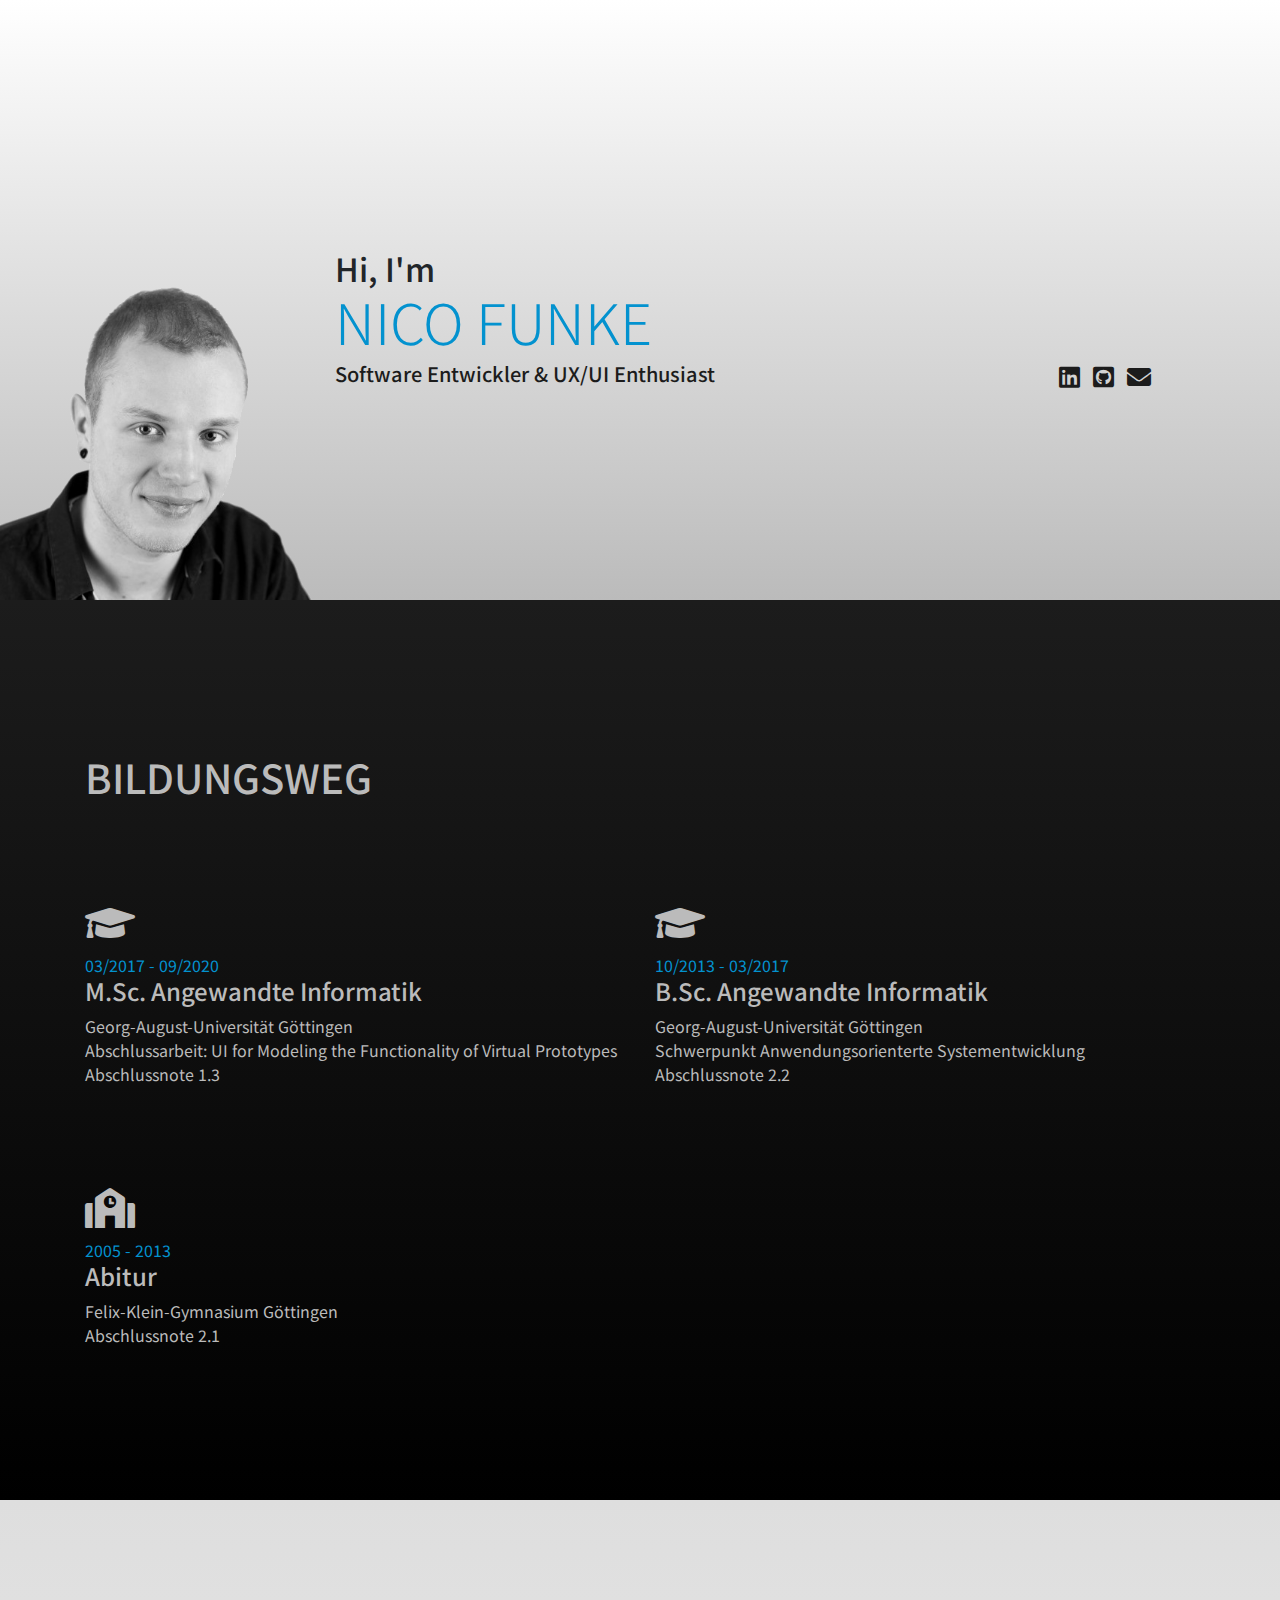
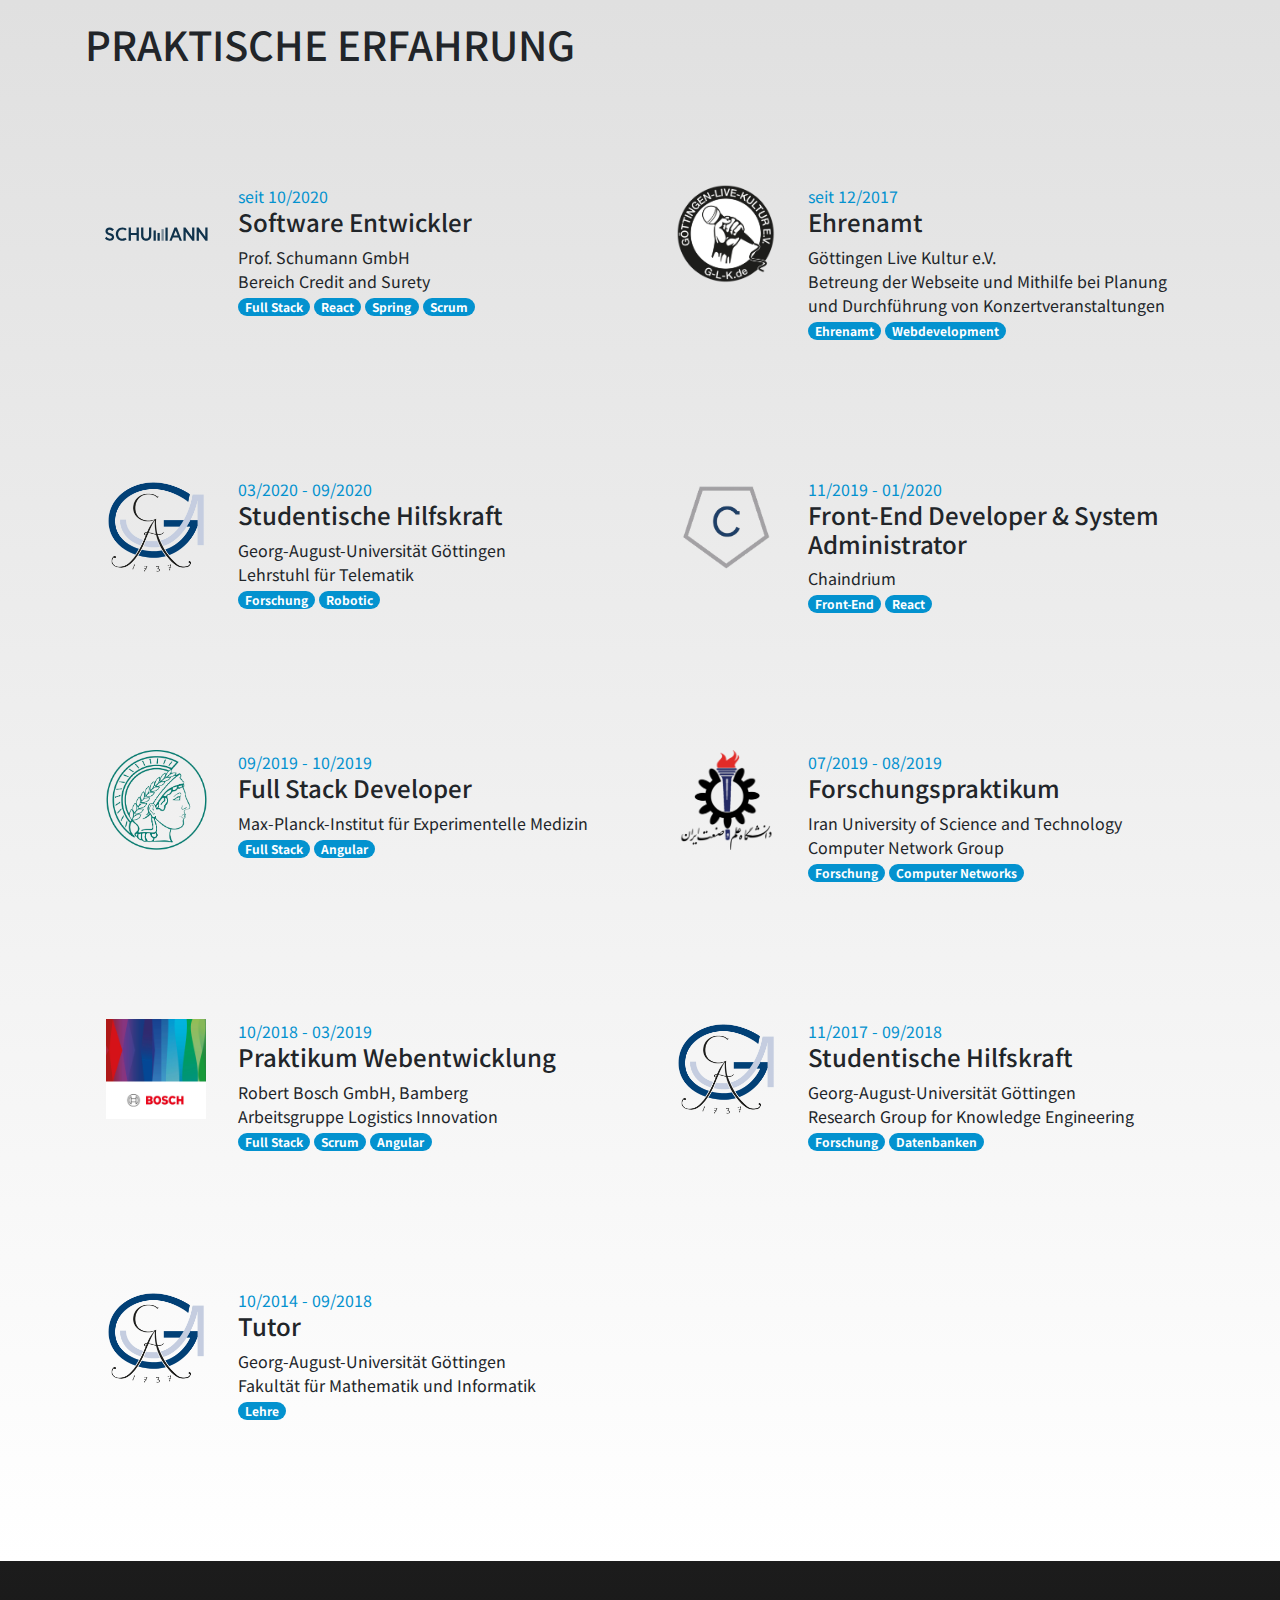
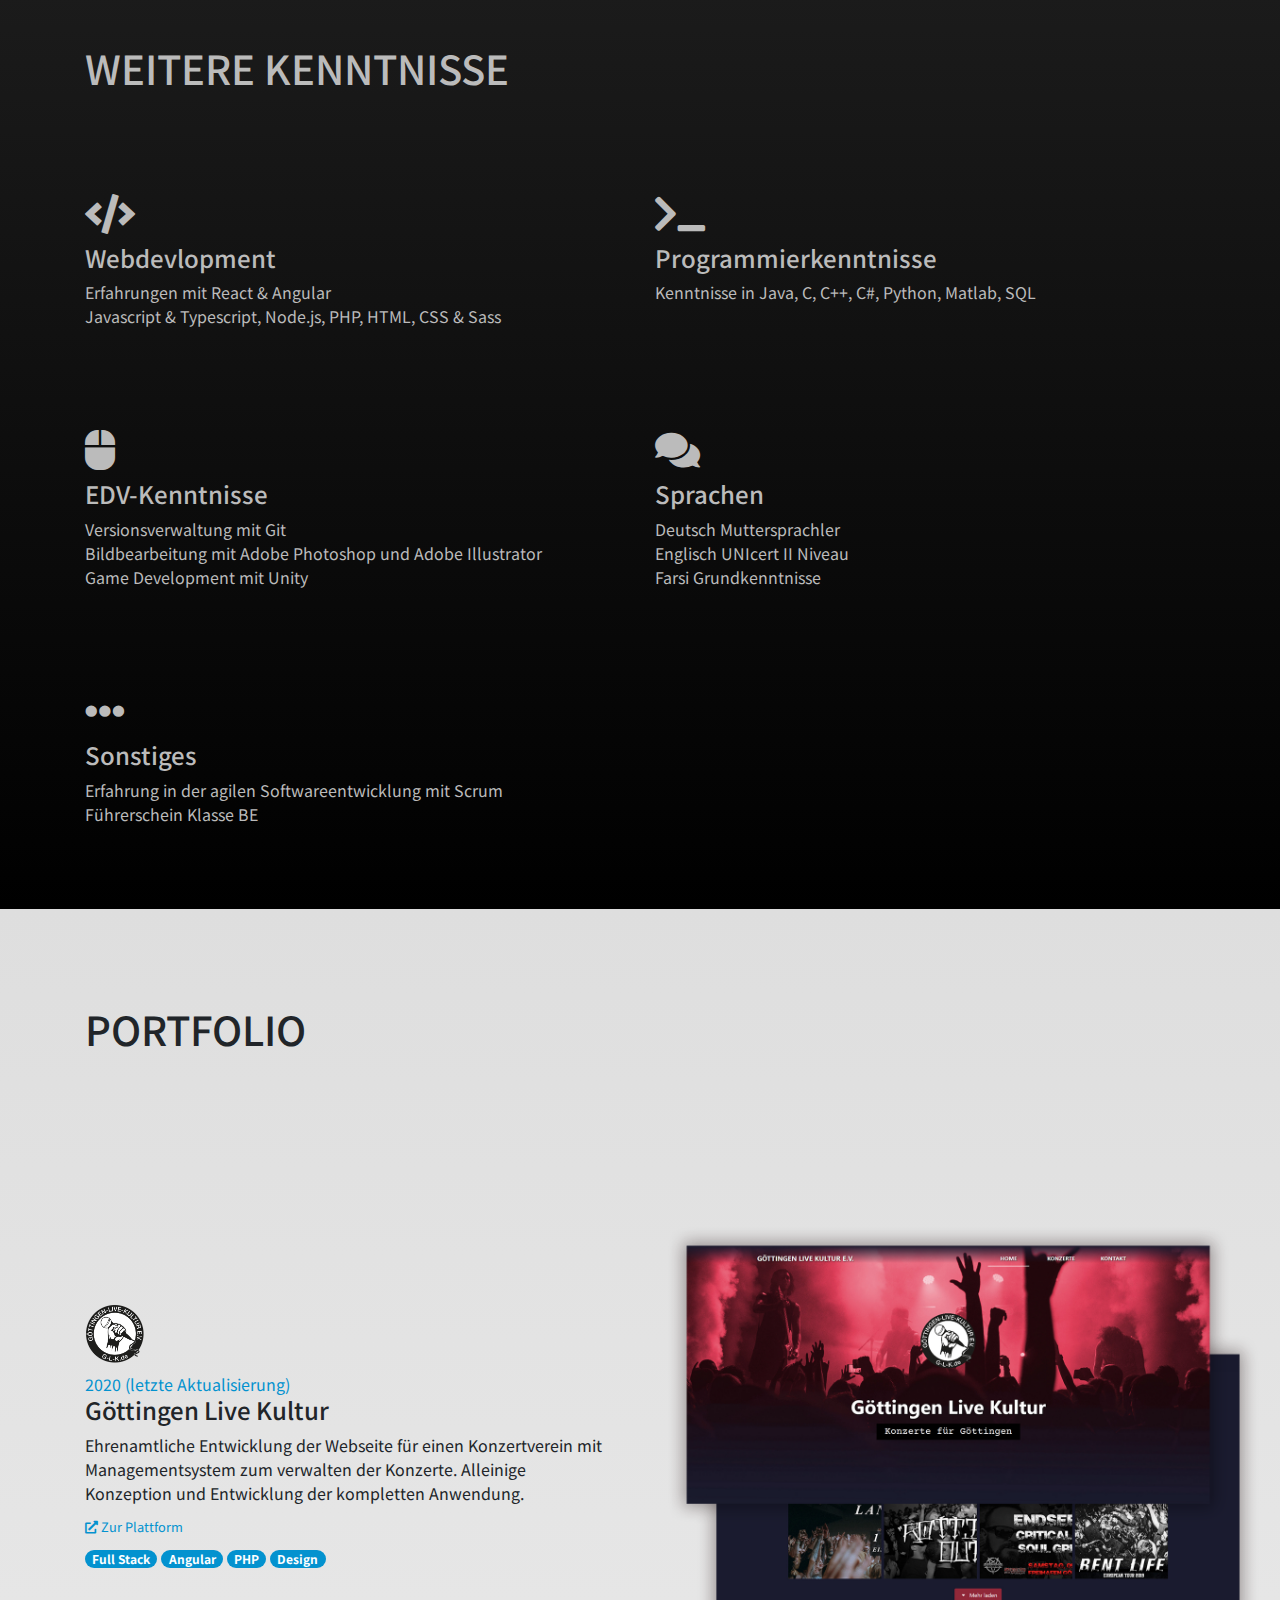
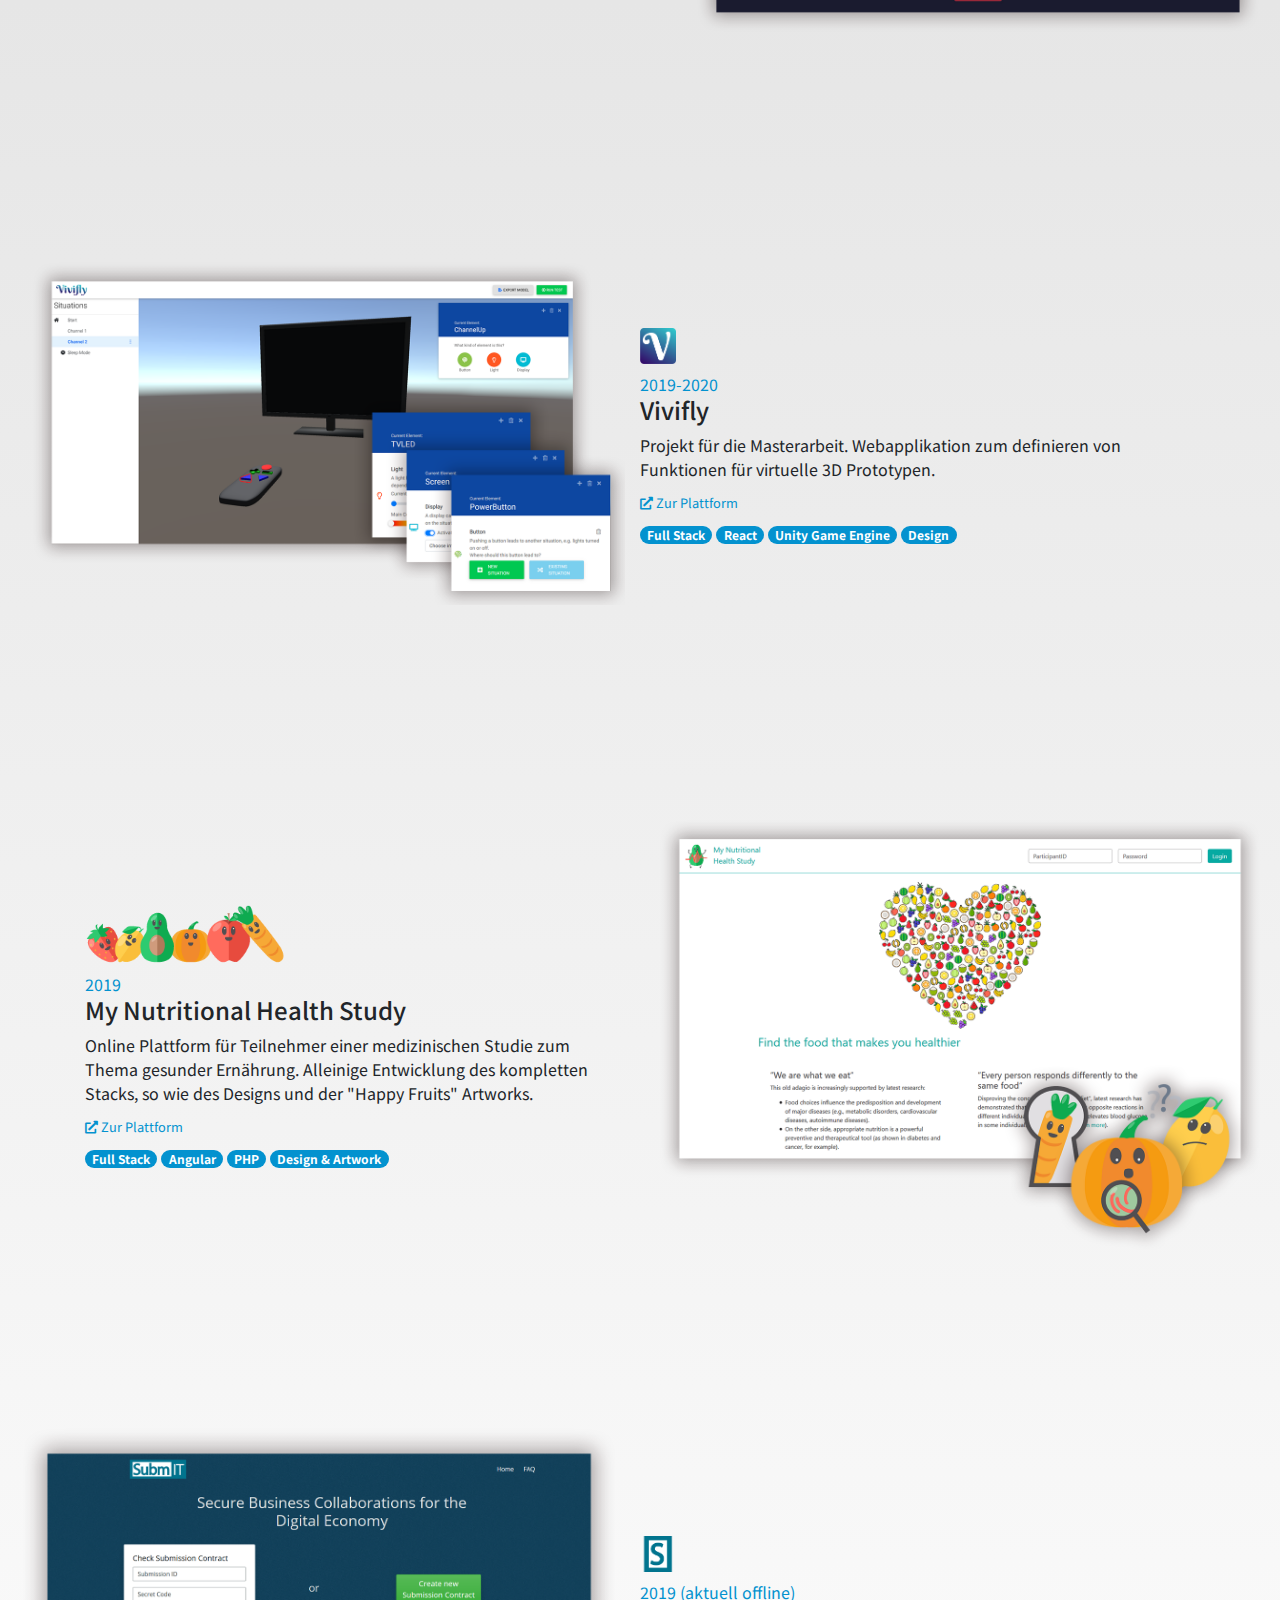
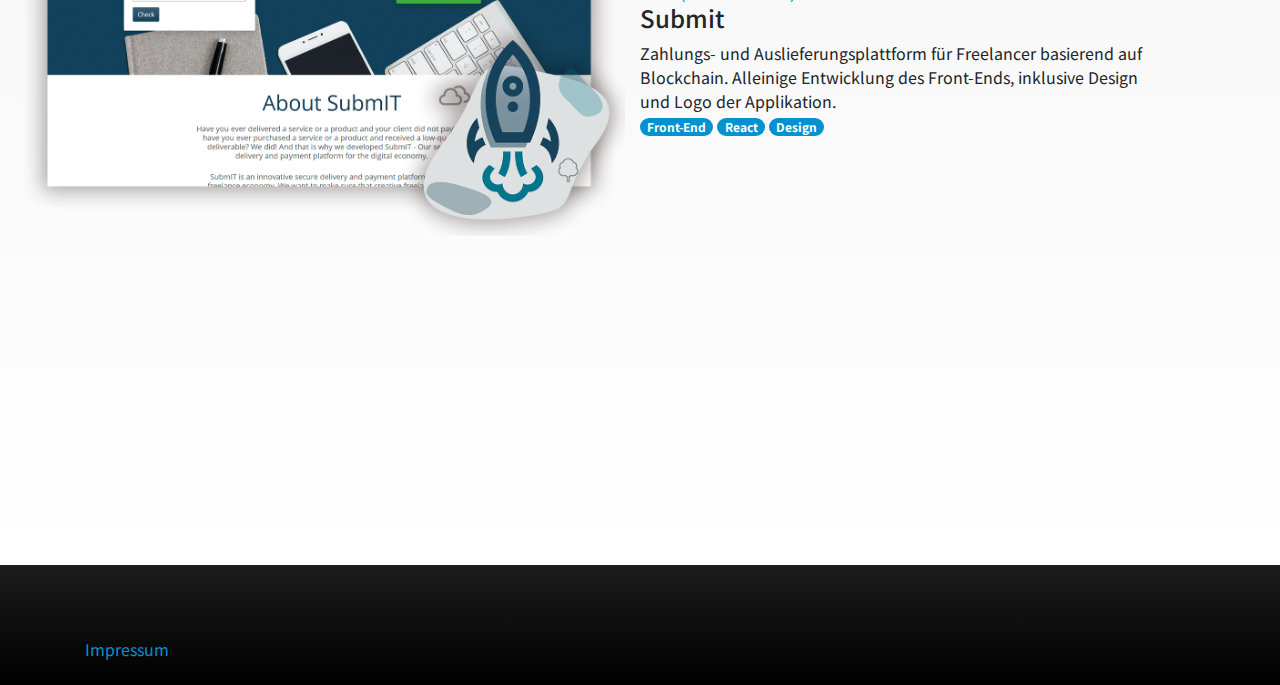
==== commit d5aca1d2: "SCHUMANN Job Tags" ====
--- a/index.html
+++ b/index.html
@@ -1 +1 @@
-<!DOCTYPE html><html lang="de"><head> <meta charset="utf-8"> <title>Hi, I'm Nico Funke</title> <meta name="viewport" content="width=device-width, initial-scale=1"/> <link rel="shortcut icon" type="image/x-icon" href="favicon.ico"> <link rel="stylesheet" href="https://stackpath.bootstrapcdn.com/bootstrap/4.4.1/css/bootstrap.min.css" integrity="sha384-Vkoo8x4CGsO3+Hhxv8T/Q5PaXtkKtu6ug5TOeNV6gBiFeWPGFN9MuhOf23Q9Ifjh" crossorigin="anonymous"> <link href="https://fonts.googleapis.com/css?family=Noto+Sans+TC&display=swap" rel="stylesheet"> <link href="style.css" rel="stylesheet" media="screen"> <link href="fontawesome/css/all.css" rel="stylesheet"> <style type="text/css"> </style></head><body> <div class="row no-gutters h-600 bg-custom1 flex-lg-row flex-column-reverse"> <div class="col-lg-3 d-flex align-items-end justify-content-start"> <img src="img/nico.png" class="img-fluid greyscale p-0" alt="Avatar"/> </div><div class="col-lg-9 d-flex align-items-center"> <div class="container mt-5"> <h2 class="mb-0">Hi, I'm</h2> <h1 class="display-4 color-accent uppercase">Nico Funke</h1> <div class="row"> <div class="col-md-9"> <h5 class="color-dark-gray">Software Entwickler & UX/UI Enthusiast </h4> </div><div class="col-md-3"> <h4> <a href="https://www.linkedin.com/in/nicofunke/" target="_blank"> <i class="fab fa-linkedin mx-1 hover-icon"></i> </a> <a href="https://github.com/nicofunke" target="_blank"> <i class="fab fa-github-square mx-1 hover-icon"></i> </a> <a href="mailto:nico@nifunke.de"> <i class="fas fa-envelope mx-1 hover-icon"></i> </a> </h4> </div></div></div></div></div><div class="h-full bg-custom2 py-4 color-light-gray d-flex align-items-center"> <div class="container"> <h1 class="uppercase my-5"> Bildungsweg </h1> <div class="row mt-3"> <div class="col-md-6 my-5"> <h1> <i class="fas fa-graduation-cap"></i> </h1> <div class="color-accent"> 03/2017 - 09/2020 </div><h4> M.Sc. Angewandte Informatik </h4> <div> Georg-August-Universität Göttingen <br/> Abschlussarbeit: UI for Modeling the Functionality of Virtual Prototypes<br/> Abschlussnote 1.3 </div></div><div class="col-md-6 my-5"> <h1> <i class="fas fa-graduation-cap"></i> </h1> <div class="color-accent"> 10/2013 - 03/2017 </div><h4> B.Sc. Angewandte Informatik </h4> <div> Georg-August-Universität Göttingen <br/> Schwerpunkt Anwendungsorienterte Systementwicklung <br/> Abschlussnote 2.2 </div></div><div class="col-md-6 my-5"> <h1> <i class="fas fa-school"></i> </h1> <div class="color-accent"> 2005 - 2013 </div><h4> Abitur </h4> <div> Felix-Klein-Gymnasium Göttingen <br/> Abschlussnote 2.1 </div></div></div></div></div><div class="h-full bg-custom3 py-5 d-flex align-items-center"> <div class="container my-4"> <h1 class="uppercase my-5"> Praktische Erfahrung </h1> <div class="row mt-3"> <div class="col-md-6 my-5 "> <div class="row card-body"> <div class="col-xl-3 col-lg-4 col-md-12 col-sm-3"> <img class="img-fluid logo-image mx-auto d-block" src="img/schumann.svg" alt="Logo Prof. Schumann GmbH"/> </div><div class="col-xl-9 col-lg-8 col-md-12 col-sm-9"> <div class="color-accent"> seit 10/2020 </div><h4> Software Entwickler </h4> <div> Prof. Schumann GmbH <br/> Bereich Credit and Surety </div><span class="badge badge-pill dark-gray">Full Stack</span> <span class="badge badge-pill dark-gray">GWT</span> </div></div></div><div class="col-md-6 my-5 "> <div class="row card-body"> <div class="col-xl-3 col-lg-4 col-md-12 col-sm-3"> <img class="img-fluid logo-image mx-auto d-block" src="img/glk.gif" alt="Logo Göttingen Live Kultur e.V."/> </div><div class="col-xl-9 col-lg-8 col-md-12 col-sm-9"> <div class="color-accent"> seit 12/2017 </div><h4> Ehrenamt </h4> <div> Göttingen Live Kultur e.V. <br/> Betreung der Webseite und Mithilfe bei Planung und Durchführung von Konzertveranstaltungen </div><span class="badge badge-pill dark-gray">Ehrenamt</span> <span class="badge badge-pill dark-gray">Webdevelopment</span> </div></div></div><div class="col-md-6 my-5 "> <div class="row card-body"> <div class="col-xl-3 col-lg-4 col-md-12 col-sm-3"> <img class="img-fluid logo-image mx-auto d-block" src="img/university-goe.png" alt="Logo Georg-August-Universität Göttingen"/> </div><div class="col-xl-9 col-lg-8 col-md-12 col-sm-9"> <div class="color-accent"> 03/2020 - 09/2020 </div><h4> Studentische Hilfskraft </h4> <div> Georg-August-Universität Göttingen <br/> Lehrstuhl für Telematik </div><span class="badge badge-pill dark-gray">Forschung</span> <span class="badge badge-pill dark-gray">Robotic</span> </div></div></div><div class="col-md-6 my-5 "> <div class="row card-body"> <div class="col-xl-3 col-lg-4 col-md-12 col-sm-3"> <img class="img-fluid logo-image mx-auto d-block" src="img/chaindrium.png" alt="Logo Chaindrium"/> </div><div class="col-xl-9 col-lg-8 col-md-12 col-sm-9"> <div class="color-accent"> 11/2019 - 01/2020 </div><h4> Front-End Developer & System Administrator </h4> <div> Chaindrium </div><span class="badge badge-pill dark-gray">Front-End</span> <span class="badge badge-pill dark-gray">React</span> </div></div></div><div class="col-md-6 my-5 "> <div class="row card-body"> <div class="col-xl-3 col-lg-4 col-md-12 col-sm-3"> <img class="img-fluid logo-image mx-auto d-block" src="img/mpi.png" alt="Logo MPI"/> </div><div class="col-xl-9 col-lg-8 col-md-12 col-sm-9"> <div class="color-accent"> 09/2019 - 10/2019 </div><h4> Full Stack Developer </h4> <div> Max-Planck-Institut für Experimentelle Medizin </div><span class="badge badge-pill dark-gray">Full Stack</span> <span class="badge badge-pill dark-gray">Angular</span> </div></div></div><div class="col-md-6 my-5 "> <div class="row card-body"> <div class="col-xl-3 col-lg-4 col-md-12 col-sm-3"> <img class="img-fluid logo-image mx-auto d-block" src="img/iust.png" alt="Logo IUST"/> </div><div class="col-xl-9 col-lg-8 col-md-12 col-sm-9"> <div class="color-accent"> 07/2019 - 08/2019 </div><h4> Forschungspraktikum </h4> <div> Iran University of Science and Technology <br/> Computer Network Group </div><span class="badge badge-pill dark-gray">Forschung</span> <span class="badge badge-pill dark-gray">Computer Networks</span> </div></div></div><div class="col-md-6 my-5 "> <div class="row card-body"> <div class="col-xl-3 col-lg-4 col-md-12 col-sm-3"> <img class="img-fluid logo-image mx-auto d-block" src="img/bosch.jpg" alt="Logo Bosch"/> </div><div class="col-xl-9 col-lg-8 col-md-12 col-sm-9"> <div class="color-accent"> 10/2018 - 03/2019 </div><h4> Praktikum Webentwicklung </h4> <div> Robert Bosch GmbH, Bamberg <br/> Arbeitsgruppe Logistics Innovation </div><span class="badge badge-pill dark-gray">Full Stack</span> <span class="badge badge-pill dark-gray">Scrum</span> <span class="badge badge-pill dark-gray">Angular</span> </div></div></div><div class="col-md-6 my-5 "> <div class="row card-body"> <div class="col-xl-3 col-lg-4 col-md-12 col-sm-3"> <img class="img-fluid logo-image mx-auto d-block" src="img/university-goe.png" alt="Logo Georg-August-Universität Göttingen"/> </div><div class="col-xl-9 col-lg-8 col-md-12 col-sm-9"> <div class="color-accent"> 11/2017 - 09/2018 </div><h4> Studentische Hilfskraft </h4> <div> Georg-August-Universität Göttingen <br/> Research Group for Knowledge Engineering </div><span class="badge badge-pill dark-gray">Forschung</span> <span class="badge badge-pill dark-gray">Datenbanken</span> </div></div></div><div class="col-md-6 my-5 "> <div class="row card-body"> <div class="col-xl-3 col-lg-4 col-md-12 col-sm-3 "> <img class="img-fluid logo-image mx-auto d-block" src="img/university-goe.png" alt="Logo Georg-August-Universität Göttingen"/> </div><div class="col-xl-9 col-lg-8 col-md-12 col-sm-9"> <div class="color-accent"> 10/2014 - 09/2018 </div><h4> Tutor </h4> <div> Georg-August-Universität Göttingen <br/> Fakultät für Mathematik und Informatik </div><span class="badge badge-pill dark-gray">Lehre</span> </div></div></div></div></div></div><div class="bg-custom2 py-4 color-light-gray "> <div class="h-full d-flex align-items-center"> <div class="container"> <h1 class="uppercase my-5"> Weitere Kenntnisse </h1> <div class="row mt-3"> <div class="col-md-6 my-5"> <h1> <i class="fas fa-code"></i> </h1> <h4> Webdevlopment </h4> <div> Erfahrungen mit React & Angular <br/> Javascript & Typescript, Node.js, PHP, HTML, CSS & Sass </div></div><div class="col-md-6 my-5"> <h1> <i class="fas fa-terminal"></i> </h1> <h4> Programmierkenntnisse </h4> <div> Kenntnisse in Java, C, C++, C#, Python, Matlab, SQL <br/> </div></div><div class="col-md-6 my-5"> <h1> <i class="fas fa-mouse"></i> </h1> <h4> EDV-Kenntnisse </h4> <div> Versionsverwaltung mit Git <br/> Bildbearbeitung mit Adobe Photoshop und Adobe Illustrator <br/> Game Development mit Unity </div></div><div class="col-md-6 my-5"> <h1> <i class="fas fa-comments"></i> </h1> <h4> Sprachen </h4> <div> Deutsch Muttersprachler <br/> Englisch UNIcert II Niveau <br/> Farsi Grundkenntnisse </div></div><div class="col-md-6 my-5"> <h1> <i class="fas fa-ellipsis-h"></i> </h1> <h4> Sonstiges </h4> <div> Erfahrung in der agilen Softwareentwicklung mit Scrum <br/> Führerschein Klasse BE </div></div></div></div></div></div><div class="h-full bg-custom3 py-5 "> <div class="container my-4"> <h1 class="uppercase my-5"> Portfolio </h1> <div class="row mt-3"> </div></div><div> <div class="position-lg-absolute offset-lg-6 col-lg-6 h-lg-600 d-flex align-items-center"> <div class=" "> <img class="img-fluid" src="img/collage-glk.png" alt="screenshot göttingen live Kultur"/> </div></div><div class="container h-lg-600 d-flex align-items-center"> <div class="row w-100 mt-3"> <div class="col-lg-6"> <img class="img-fluid my-2" width="60px" src="img/glk.gif" alt="logo göttingen live kultur"/> <div class="color-accent"> 2020 (letzte Aktualisierung) </div><h4> Göttingen Live Kultur </h4> <div> Ehrenamtliche Entwicklung der Webseite für einen Konzertverein mit Managementsystem zum verwalten der Konzerte. Alleinige Konzeption und Entwicklung der kompletten Anwendung. </div><div class="my-2"> <small> <a href="http://www.g-l-k.de/home" target="_blank"><i class="fas fa-external-link-alt"></i> Zur Plattform</a> </small> </div><span class="badge badge-pill dark-gray">Full Stack</span> <span class="badge badge-pill dark-gray">Angular</span> <span class="badge badge-pill dark-gray">PHP</span> <span class="badge badge-pill dark-gray">Design</span> </div></div></div></div><div class="my-5 py-5 d-block d-lg-none"></div><div> <div class="col-lg-6 position-lg-absolute h-lg-600 d-flex align-items-center"> <img class="img-fluid" src="img/collage-vivifly.png" alt="collage vivifly"/> </div><div class="container h-lg-600 d-flex align-items-center"> <div class="row w-100 mt-3"> <div class="col-lg-6 offset-lg-6"> <img class="img-fluid my-2" width="36px" src="img/vivifly_logo.png" alt="logo vivifly"/> <div class="color-accent"> 2019-2020 </div><h4> Vivifly </h4> <div> Projekt für die Masterarbeit. Webapplikation zum definieren von Funktionen für virtuelle 3D Prototypen. </div><div class="my-2"> <small> <a href="http://vivifly.nifunke.de/" target="_blank"><i class="fas fa-external-link-alt"></i> Zur Plattform</a> </small> </div><span class="badge badge-pill dark-gray">Full Stack</span> <span class="badge badge-pill dark-gray">React</span> <span class="badge badge-pill dark-gray">Unity Game Engine</span> <span class="badge badge-pill dark-gray">Design</span> </div></div></div></div><div class="my-5 py-5 d-block d-lg-none"></div><div> <div class="position-lg-absolute offset-lg-6 col-lg-6 h-lg-600 d-flex align-items-center"> <div class=" "> <img class="img-fluid" src="img/collage_mynh.png" alt="screenshot my nutritional health study"/> </div></div><div class="container h-lg-600 d-flex align-items-center"> <div class="row w-100 mt-3"> <div class="col-lg-6"> <img class="img-fluid my-2" width="200px" src="img/happy-fruits.png" alt="logo submit"/> <div class="color-accent"> 2019 </div><h4> My Nutritional Health Study </h4> <div> Online Plattform für Teilnehmer einer medizinischen Studie zum Thema gesunder Ernährung. Alleinige Entwicklung des kompletten Stacks, so wie des Designs und der "Happy Fruits" Artworks. <br></div><div class="my-2"> <small> <a href="https://mynh.em.mpg.de/study" target="_blank"><i class="fas fa-external-link-alt"></i> Zur Plattform</a> </small> </div><span class="badge badge-pill dark-gray">Full Stack</span> <span class="badge badge-pill dark-gray">Angular</span> <span class="badge badge-pill dark-gray">PHP</span> <span class="badge badge-pill dark-gray">Design & Artwork</span> </div></div></div></div><div class="my-5 py-5 d-block d-lg-none"></div><div> <div class="col-lg-6 position-lg-absolute h-lg-600 d-flex align-items-center"> <img class="img-fluid" src="img/collage_submit.png" alt="screenshot submit"/> </div><div class="container h-lg-600 d-flex align-items-center"> <div class="row w-100 mt-3"> <div class="col-lg-6 offset-lg-6"> <img class="img-fluid my-2" width="36px" src="img/submit_logo.png" alt="logo submit"/> <div class="color-accent"> 2019 (aktuell offline) </div><h4> Submit </h4> <div> Zahlungs- und Auslieferungsplattform für Freelancer basierend auf Blockchain. Alleinige Entwicklung des Front-Ends, inklusive Design und Logo der Applikation. </div><span class="badge badge-pill dark-gray">Front-End</span> <span class="badge badge-pill dark-gray">React</span> <span class="badge badge-pill dark-gray">Design</span> </div></div></div></div><div class="my-5 py-5"></div></div><div class="bg-custom2 py-4 color-light-gray"> <div class="container color-light-gray align-self-end mt-5"> <a href="impressum.html" target="_blank"> Impressum </a> </div></div></body></html>+<!DOCTYPE html><html lang="de"><head> <meta charset="utf-8"> <title>Hi, I'm Nico Funke</title> <meta name="viewport" content="width=device-width, initial-scale=1"/> <link rel="shortcut icon" type="image/x-icon" href="favicon.ico"> <link rel="stylesheet" href="https://stackpath.bootstrapcdn.com/bootstrap/4.4.1/css/bootstrap.min.css" integrity="sha384-Vkoo8x4CGsO3+Hhxv8T/Q5PaXtkKtu6ug5TOeNV6gBiFeWPGFN9MuhOf23Q9Ifjh" crossorigin="anonymous"> <link href="https://fonts.googleapis.com/css?family=Noto+Sans+TC&display=swap" rel="stylesheet"> <link href="style.css" rel="stylesheet" media="screen"> <link href="fontawesome/css/all.css" rel="stylesheet"> <style type="text/css"> </style></head><body> <div class="row no-gutters h-600 bg-custom1 flex-lg-row flex-column-reverse"> <div class="col-lg-3 d-flex align-items-end justify-content-start"> <img src="img/nico.png" class="img-fluid greyscale p-0" alt="Avatar"/> </div><div class="col-lg-9 d-flex align-items-center"> <div class="container mt-5"> <h2 class="mb-0">Hi, I'm</h2> <h1 class="display-4 color-accent uppercase">Nico Funke</h1> <div class="row"> <div class="col-md-9"> <h5 class="color-dark-gray">Software Entwickler & UX/UI Enthusiast </h4> </div><div class="col-md-3"> <h4> <a href="https://www.linkedin.com/in/nicofunke/" target="_blank"> <i class="fab fa-linkedin mx-1 hover-icon"></i> </a> <a href="https://github.com/nicofunke" target="_blank"> <i class="fab fa-github-square mx-1 hover-icon"></i> </a> <a href="mailto:nico@nifunke.de"> <i class="fas fa-envelope mx-1 hover-icon"></i> </a> </h4> </div></div></div></div></div><div class="h-full bg-custom2 py-4 color-light-gray d-flex align-items-center"> <div class="container"> <h1 class="uppercase my-5"> Bildungsweg </h1> <div class="row mt-3"> <div class="col-md-6 my-5"> <h1> <i class="fas fa-graduation-cap"></i> </h1> <div class="color-accent"> 03/2017 - 09/2020 </div><h4> M.Sc. Angewandte Informatik </h4> <div> Georg-August-Universität Göttingen <br/> Abschlussarbeit: UI for Modeling the Functionality of Virtual Prototypes<br/> Abschlussnote 1.3 </div></div><div class="col-md-6 my-5"> <h1> <i class="fas fa-graduation-cap"></i> </h1> <div class="color-accent"> 10/2013 - 03/2017 </div><h4> B.Sc. Angewandte Informatik </h4> <div> Georg-August-Universität Göttingen <br/> Schwerpunkt Anwendungsorienterte Systementwicklung <br/> Abschlussnote 2.2 </div></div><div class="col-md-6 my-5"> <h1> <i class="fas fa-school"></i> </h1> <div class="color-accent"> 2005 - 2013 </div><h4> Abitur </h4> <div> Felix-Klein-Gymnasium Göttingen <br/> Abschlussnote 2.1 </div></div></div></div></div><div class="h-full bg-custom3 py-5 d-flex align-items-center"> <div class="container my-4"> <h1 class="uppercase my-5"> Praktische Erfahrung </h1> <div class="row mt-3"> <div class="col-md-6 my-5 "> <div class="row card-body"> <div class="col-xl-3 col-lg-4 col-md-12 col-sm-3"> <img class="img-fluid logo-image mx-auto d-block" src="img/schumann.svg" alt="Logo Prof. Schumann GmbH"/> </div><div class="col-xl-9 col-lg-8 col-md-12 col-sm-9"> <div class="color-accent"> seit 10/2020 </div><h4> Software Entwickler </h4> <div> Prof. Schumann GmbH <br/> Bereich Credit and Surety </div><span class="badge badge-pill dark-gray">Full Stack</span> <span class="badge badge-pill dark-gray">React</span> <span class="badge badge-pill dark-gray">Spring</span> <span class="badge badge-pill dark-gray">Scrum</span> </div></div></div><div class="col-md-6 my-5 "> <div class="row card-body"> <div class="col-xl-3 col-lg-4 col-md-12 col-sm-3"> <img class="img-fluid logo-image mx-auto d-block" src="img/glk.gif" alt="Logo Göttingen Live Kultur e.V."/> </div><div class="col-xl-9 col-lg-8 col-md-12 col-sm-9"> <div class="color-accent"> seit 12/2017 </div><h4> Ehrenamt </h4> <div> Göttingen Live Kultur e.V. <br/> Betreung der Webseite und Mithilfe bei Planung und Durchführung von Konzertveranstaltungen </div><span class="badge badge-pill dark-gray">Ehrenamt</span> <span class="badge badge-pill dark-gray">Webdevelopment</span> </div></div></div><div class="col-md-6 my-5 "> <div class="row card-body"> <div class="col-xl-3 col-lg-4 col-md-12 col-sm-3"> <img class="img-fluid logo-image mx-auto d-block" src="img/university-goe.png" alt="Logo Georg-August-Universität Göttingen"/> </div><div class="col-xl-9 col-lg-8 col-md-12 col-sm-9"> <div class="color-accent"> 03/2020 - 09/2020 </div><h4> Studentische Hilfskraft </h4> <div> Georg-August-Universität Göttingen <br/> Lehrstuhl für Telematik </div><span class="badge badge-pill dark-gray">Forschung</span> <span class="badge badge-pill dark-gray">Robotic</span> </div></div></div><div class="col-md-6 my-5 "> <div class="row card-body"> <div class="col-xl-3 col-lg-4 col-md-12 col-sm-3"> <img class="img-fluid logo-image mx-auto d-block" src="img/chaindrium.png" alt="Logo Chaindrium"/> </div><div class="col-xl-9 col-lg-8 col-md-12 col-sm-9"> <div class="color-accent"> 11/2019 - 01/2020 </div><h4> Front-End Developer & System Administrator </h4> <div> Chaindrium </div><span class="badge badge-pill dark-gray">Front-End</span> <span class="badge badge-pill dark-gray">React</span> </div></div></div><div class="col-md-6 my-5 "> <div class="row card-body"> <div class="col-xl-3 col-lg-4 col-md-12 col-sm-3"> <img class="img-fluid logo-image mx-auto d-block" src="img/mpi.png" alt="Logo MPI"/> </div><div class="col-xl-9 col-lg-8 col-md-12 col-sm-9"> <div class="color-accent"> 09/2019 - 10/2019 </div><h4> Full Stack Developer </h4> <div> Max-Planck-Institut für Experimentelle Medizin </div><span class="badge badge-pill dark-gray">Full Stack</span> <span class="badge badge-pill dark-gray">Angular</span> </div></div></div><div class="col-md-6 my-5 "> <div class="row card-body"> <div class="col-xl-3 col-lg-4 col-md-12 col-sm-3"> <img class="img-fluid logo-image mx-auto d-block" src="img/iust.png" alt="Logo IUST"/> </div><div class="col-xl-9 col-lg-8 col-md-12 col-sm-9"> <div class="color-accent"> 07/2019 - 08/2019 </div><h4> Forschungspraktikum </h4> <div> Iran University of Science and Technology <br/> Computer Network Group </div><span class="badge badge-pill dark-gray">Forschung</span> <span class="badge badge-pill dark-gray">Computer Networks</span> </div></div></div><div class="col-md-6 my-5 "> <div class="row card-body"> <div class="col-xl-3 col-lg-4 col-md-12 col-sm-3"> <img class="img-fluid logo-image mx-auto d-block" src="img/bosch.jpg" alt="Logo Bosch"/> </div><div class="col-xl-9 col-lg-8 col-md-12 col-sm-9"> <div class="color-accent"> 10/2018 - 03/2019 </div><h4> Praktikum Webentwicklung </h4> <div> Robert Bosch GmbH, Bamberg <br/> Arbeitsgruppe Logistics Innovation </div><span class="badge badge-pill dark-gray">Full Stack</span> <span class="badge badge-pill dark-gray">Scrum</span> <span class="badge badge-pill dark-gray">Angular</span> </div></div></div><div class="col-md-6 my-5 "> <div class="row card-body"> <div class="col-xl-3 col-lg-4 col-md-12 col-sm-3"> <img class="img-fluid logo-image mx-auto d-block" src="img/university-goe.png" alt="Logo Georg-August-Universität Göttingen"/> </div><div class="col-xl-9 col-lg-8 col-md-12 col-sm-9"> <div class="color-accent"> 11/2017 - 09/2018 </div><h4> Studentische Hilfskraft </h4> <div> Georg-August-Universität Göttingen <br/> Research Group for Knowledge Engineering </div><span class="badge badge-pill dark-gray">Forschung</span> <span class="badge badge-pill dark-gray">Datenbanken</span> </div></div></div><div class="col-md-6 my-5 "> <div class="row card-body"> <div class="col-xl-3 col-lg-4 col-md-12 col-sm-3 "> <img class="img-fluid logo-image mx-auto d-block" src="img/university-goe.png" alt="Logo Georg-August-Universität Göttingen"/> </div><div class="col-xl-9 col-lg-8 col-md-12 col-sm-9"> <div class="color-accent"> 10/2014 - 09/2018 </div><h4> Tutor </h4> <div> Georg-August-Universität Göttingen <br/> Fakultät für Mathematik und Informatik </div><span class="badge badge-pill dark-gray">Lehre</span> </div></div></div></div></div></div><div class="bg-custom2 py-4 color-light-gray "> <div class="h-full d-flex align-items-center"> <div class="container"> <h1 class="uppercase my-5"> Weitere Kenntnisse </h1> <div class="row mt-3"> <div class="col-md-6 my-5"> <h1> <i class="fas fa-code"></i> </h1> <h4> Webdevlopment </h4> <div> Erfahrungen mit React & Angular <br/> Javascript & Typescript, Node.js, PHP, HTML, CSS & Sass </div></div><div class="col-md-6 my-5"> <h1> <i class="fas fa-terminal"></i> </h1> <h4> Programmierkenntnisse </h4> <div> Kenntnisse in Java, C, C++, C#, Python, Matlab, SQL <br/> </div></div><div class="col-md-6 my-5"> <h1> <i class="fas fa-mouse"></i> </h1> <h4> EDV-Kenntnisse </h4> <div> Versionsverwaltung mit Git <br/> Bildbearbeitung mit Adobe Photoshop und Adobe Illustrator <br/> Game Development mit Unity </div></div><div class="col-md-6 my-5"> <h1> <i class="fas fa-comments"></i> </h1> <h4> Sprachen </h4> <div> Deutsch Muttersprachler <br/> Englisch UNIcert II Niveau <br/> Farsi Grundkenntnisse </div></div><div class="col-md-6 my-5"> <h1> <i class="fas fa-ellipsis-h"></i> </h1> <h4> Sonstiges </h4> <div> Erfahrung in der agilen Softwareentwicklung mit Scrum <br/> Führerschein Klasse BE </div></div></div></div></div></div><div class="h-full bg-custom3 py-5 "> <div class="container my-4"> <h1 class="uppercase my-5"> Portfolio </h1> <div class="row mt-3"> </div></div><div> <div class="position-lg-absolute offset-lg-6 col-lg-6 h-lg-600 d-flex align-items-center"> <div class=" "> <img class="img-fluid" src="img/collage-glk.png" alt="screenshot göttingen live Kultur"/> </div></div><div class="container h-lg-600 d-flex align-items-center"> <div class="row w-100 mt-3"> <div class="col-lg-6"> <img class="img-fluid my-2" width="60px" src="img/glk.gif" alt="logo göttingen live kultur"/> <div class="color-accent"> 2020 (letzte Aktualisierung) </div><h4> Göttingen Live Kultur </h4> <div> Ehrenamtliche Entwicklung der Webseite für einen Konzertverein mit Managementsystem zum verwalten der Konzerte. Alleinige Konzeption und Entwicklung der kompletten Anwendung. </div><div class="my-2"> <small> <a href="http://www.g-l-k.de/home" target="_blank"><i class="fas fa-external-link-alt"></i> Zur Plattform</a> </small> </div><span class="badge badge-pill dark-gray">Full Stack</span> <span class="badge badge-pill dark-gray">Angular</span> <span class="badge badge-pill dark-gray">PHP</span> <span class="badge badge-pill dark-gray">Design</span> </div></div></div></div><div class="my-5 py-5 d-block d-lg-none"></div><div> <div class="col-lg-6 position-lg-absolute h-lg-600 d-flex align-items-center"> <img class="img-fluid" src="img/collage-vivifly.png" alt="collage vivifly"/> </div><div class="container h-lg-600 d-flex align-items-center"> <div class="row w-100 mt-3"> <div class="col-lg-6 offset-lg-6"> <img class="img-fluid my-2" width="36px" src="img/vivifly_logo.png" alt="logo vivifly"/> <div class="color-accent"> 2019-2020 </div><h4> Vivifly </h4> <div> Projekt für die Masterarbeit. Webapplikation zum definieren von Funktionen für virtuelle 3D Prototypen. </div><div class="my-2"> <small> <a href="http://vivifly.nifunke.de/" target="_blank"><i class="fas fa-external-link-alt"></i> Zur Plattform</a> </small> </div><span class="badge badge-pill dark-gray">Full Stack</span> <span class="badge badge-pill dark-gray">React</span> <span class="badge badge-pill dark-gray">Unity Game Engine</span> <span class="badge badge-pill dark-gray">Design</span> </div></div></div></div><div class="my-5 py-5 d-block d-lg-none"></div><div> <div class="position-lg-absolute offset-lg-6 col-lg-6 h-lg-600 d-flex align-items-center"> <div class=" "> <img class="img-fluid" src="img/collage_mynh.png" alt="screenshot my nutritional health study"/> </div></div><div class="container h-lg-600 d-flex align-items-center"> <div class="row w-100 mt-3"> <div class="col-lg-6"> <img class="img-fluid my-2" width="200px" src="img/happy-fruits.png" alt="logo submit"/> <div class="color-accent"> 2019 </div><h4> My Nutritional Health Study </h4> <div> Online Plattform für Teilnehmer einer medizinischen Studie zum Thema gesunder Ernährung. Alleinige Entwicklung des kompletten Stacks, so wie des Designs und der "Happy Fruits" Artworks. <br></div><div class="my-2"> <small> <a href="https://mynh.em.mpg.de/study" target="_blank"><i class="fas fa-external-link-alt"></i> Zur Plattform</a> </small> </div><span class="badge badge-pill dark-gray">Full Stack</span> <span class="badge badge-pill dark-gray">Angular</span> <span class="badge badge-pill dark-gray">PHP</span> <span class="badge badge-pill dark-gray">Design & Artwork</span> </div></div></div></div><div class="my-5 py-5 d-block d-lg-none"></div><div> <div class="col-lg-6 position-lg-absolute h-lg-600 d-flex align-items-center"> <img class="img-fluid" src="img/collage_submit.png" alt="screenshot submit"/> </div><div class="container h-lg-600 d-flex align-items-center"> <div class="row w-100 mt-3"> <div class="col-lg-6 offset-lg-6"> <img class="img-fluid my-2" width="36px" src="img/submit_logo.png" alt="logo submit"/> <div class="color-accent"> 2019 (aktuell offline) </div><h4> Submit </h4> <div> Zahlungs- und Auslieferungsplattform für Freelancer basierend auf Blockchain. Alleinige Entwicklung des Front-Ends, inklusive Design und Logo der Applikation. </div><span class="badge badge-pill dark-gray">Front-End</span> <span class="badge badge-pill dark-gray">React</span> <span class="badge badge-pill dark-gray">Design</span> </div></div></div></div><div class="my-5 py-5"></div></div><div class="bg-custom2 py-4 color-light-gray"> <div class="container color-light-gray align-self-end mt-5"> <a href="impressum.html" target="_blank"> Impressum </a> </div></div></body></html>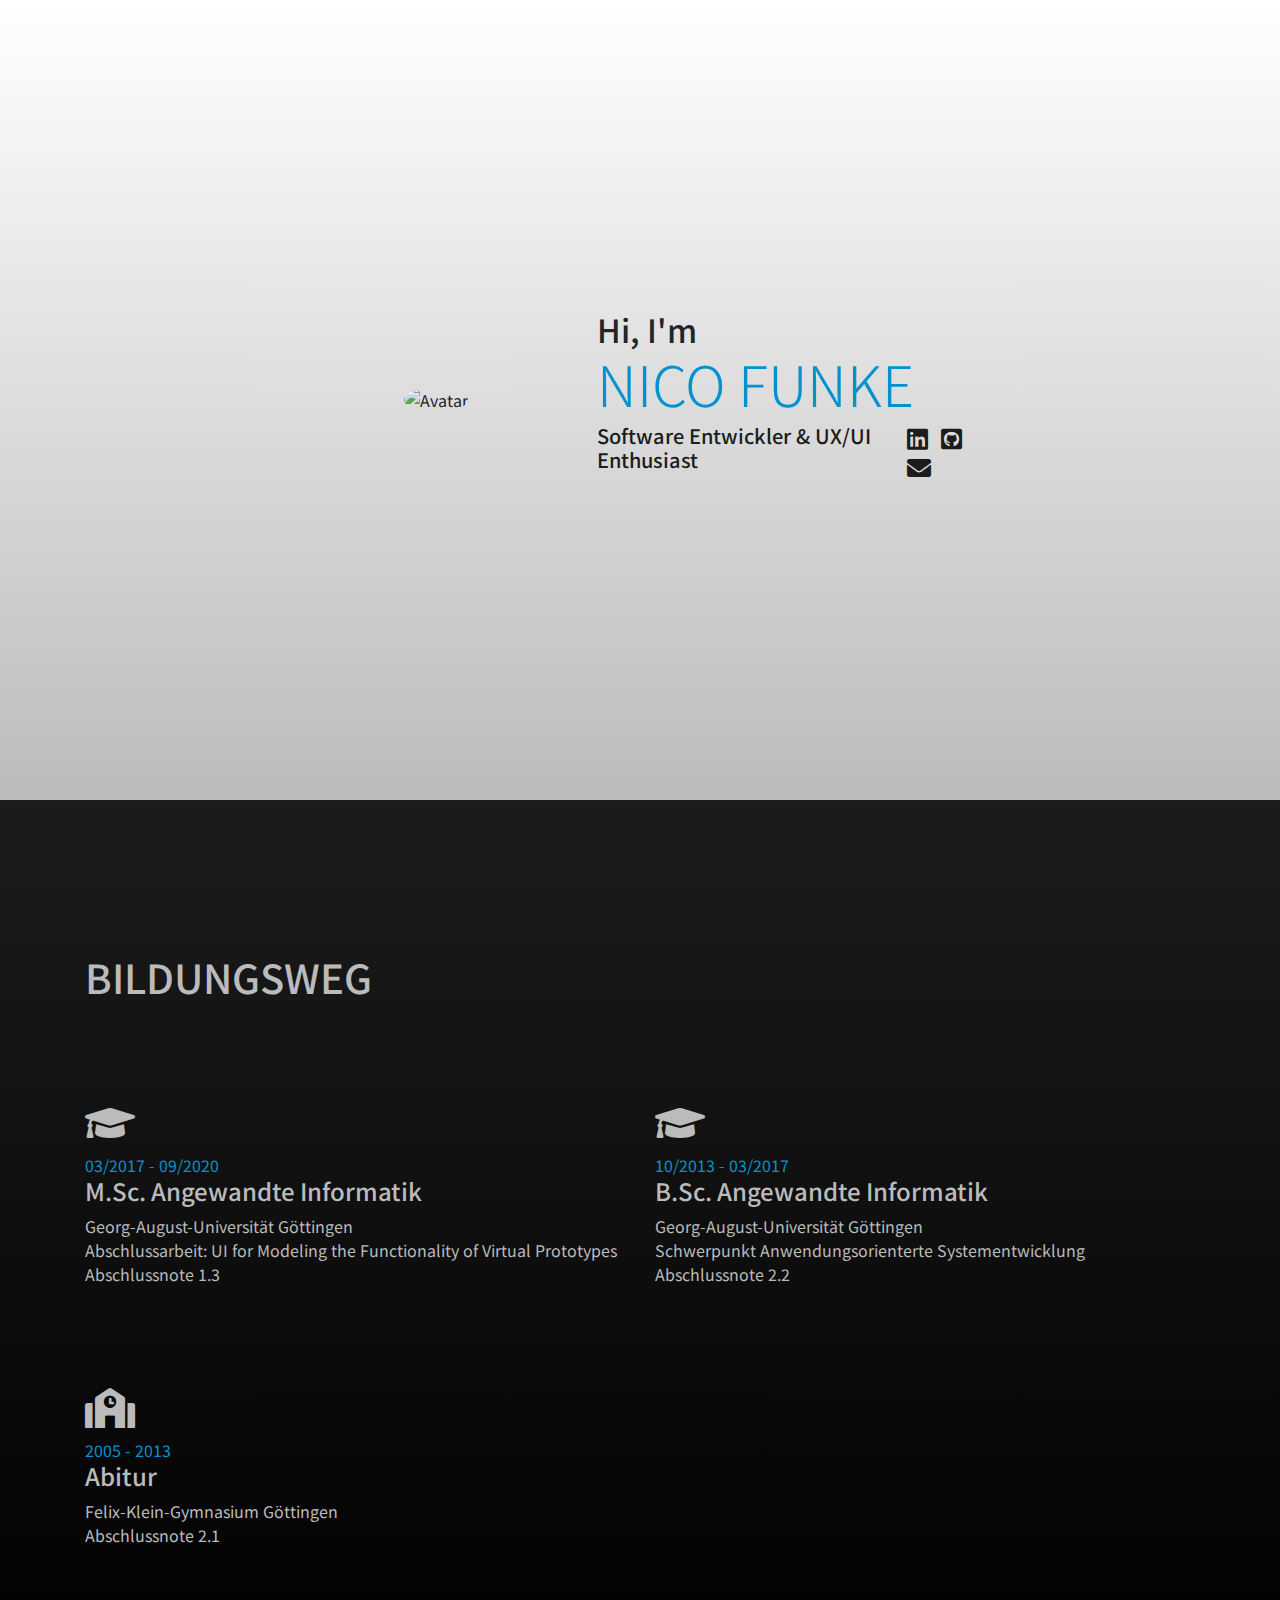
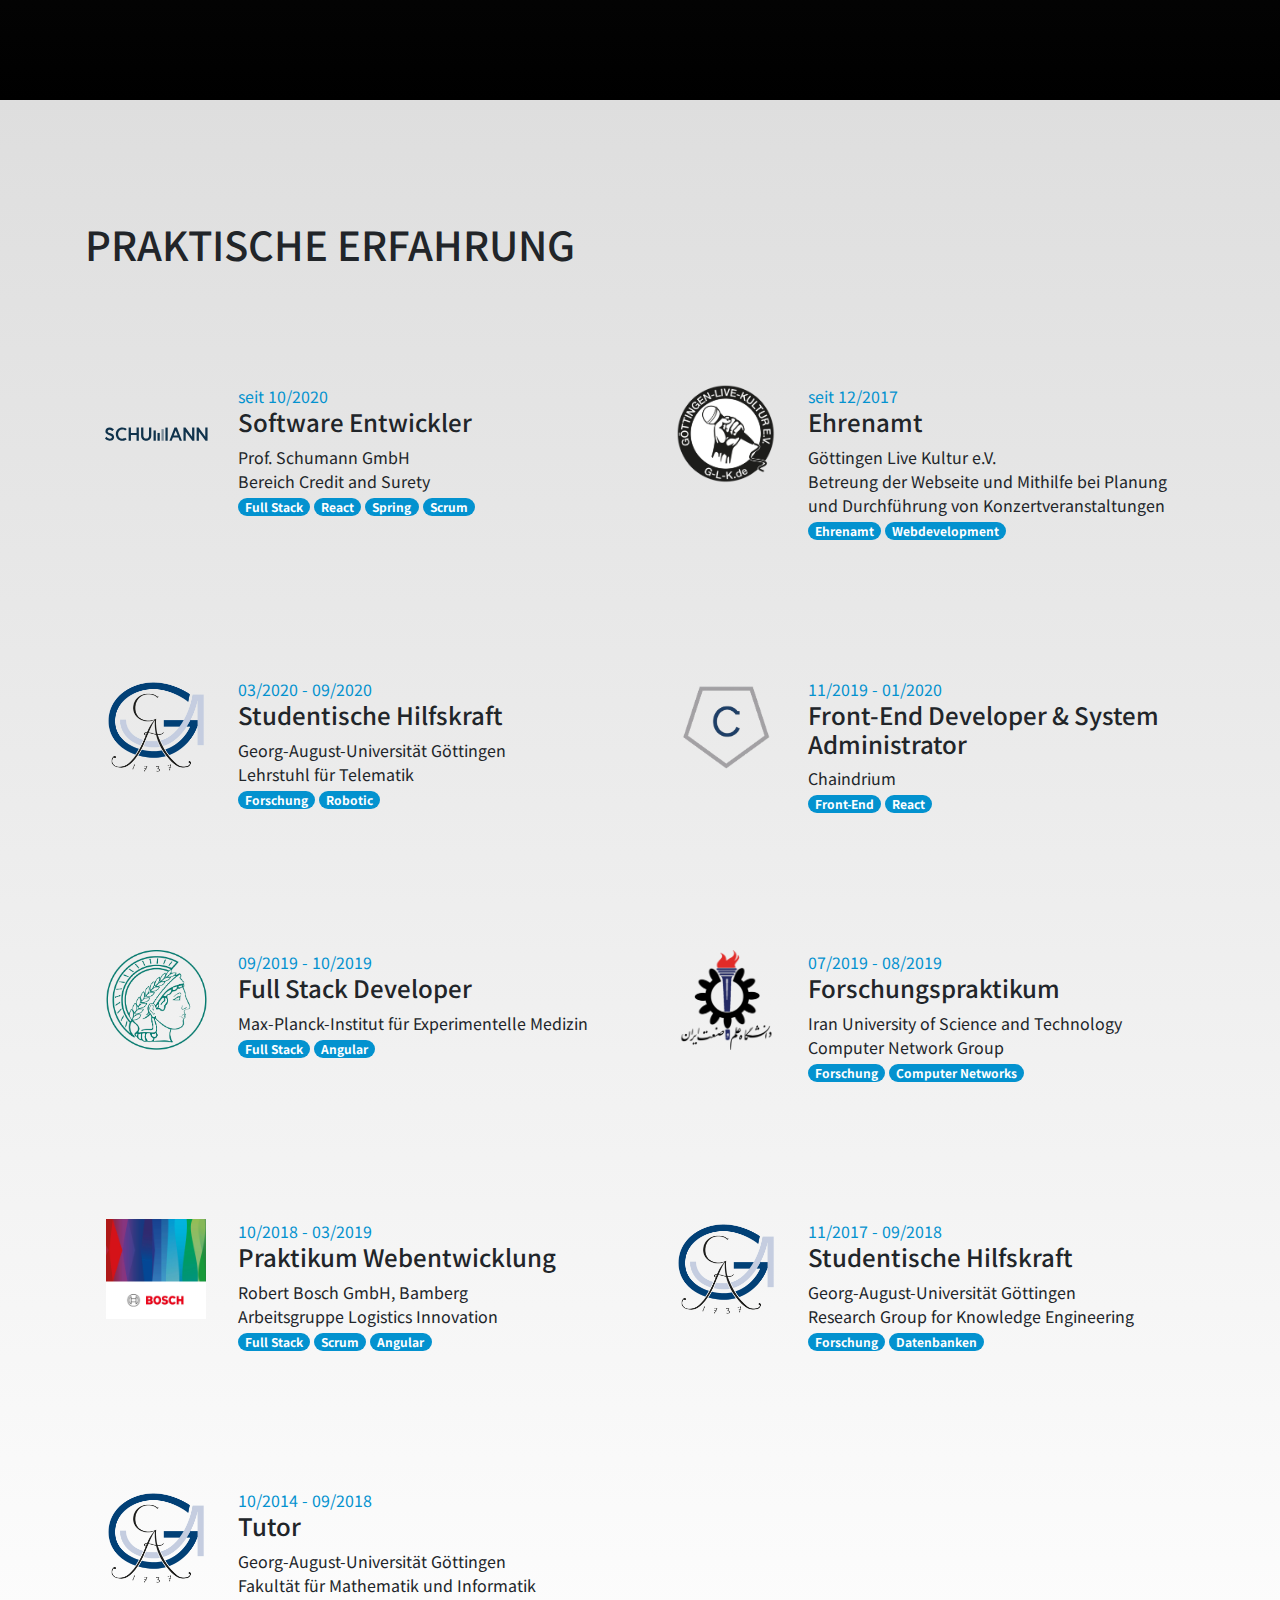
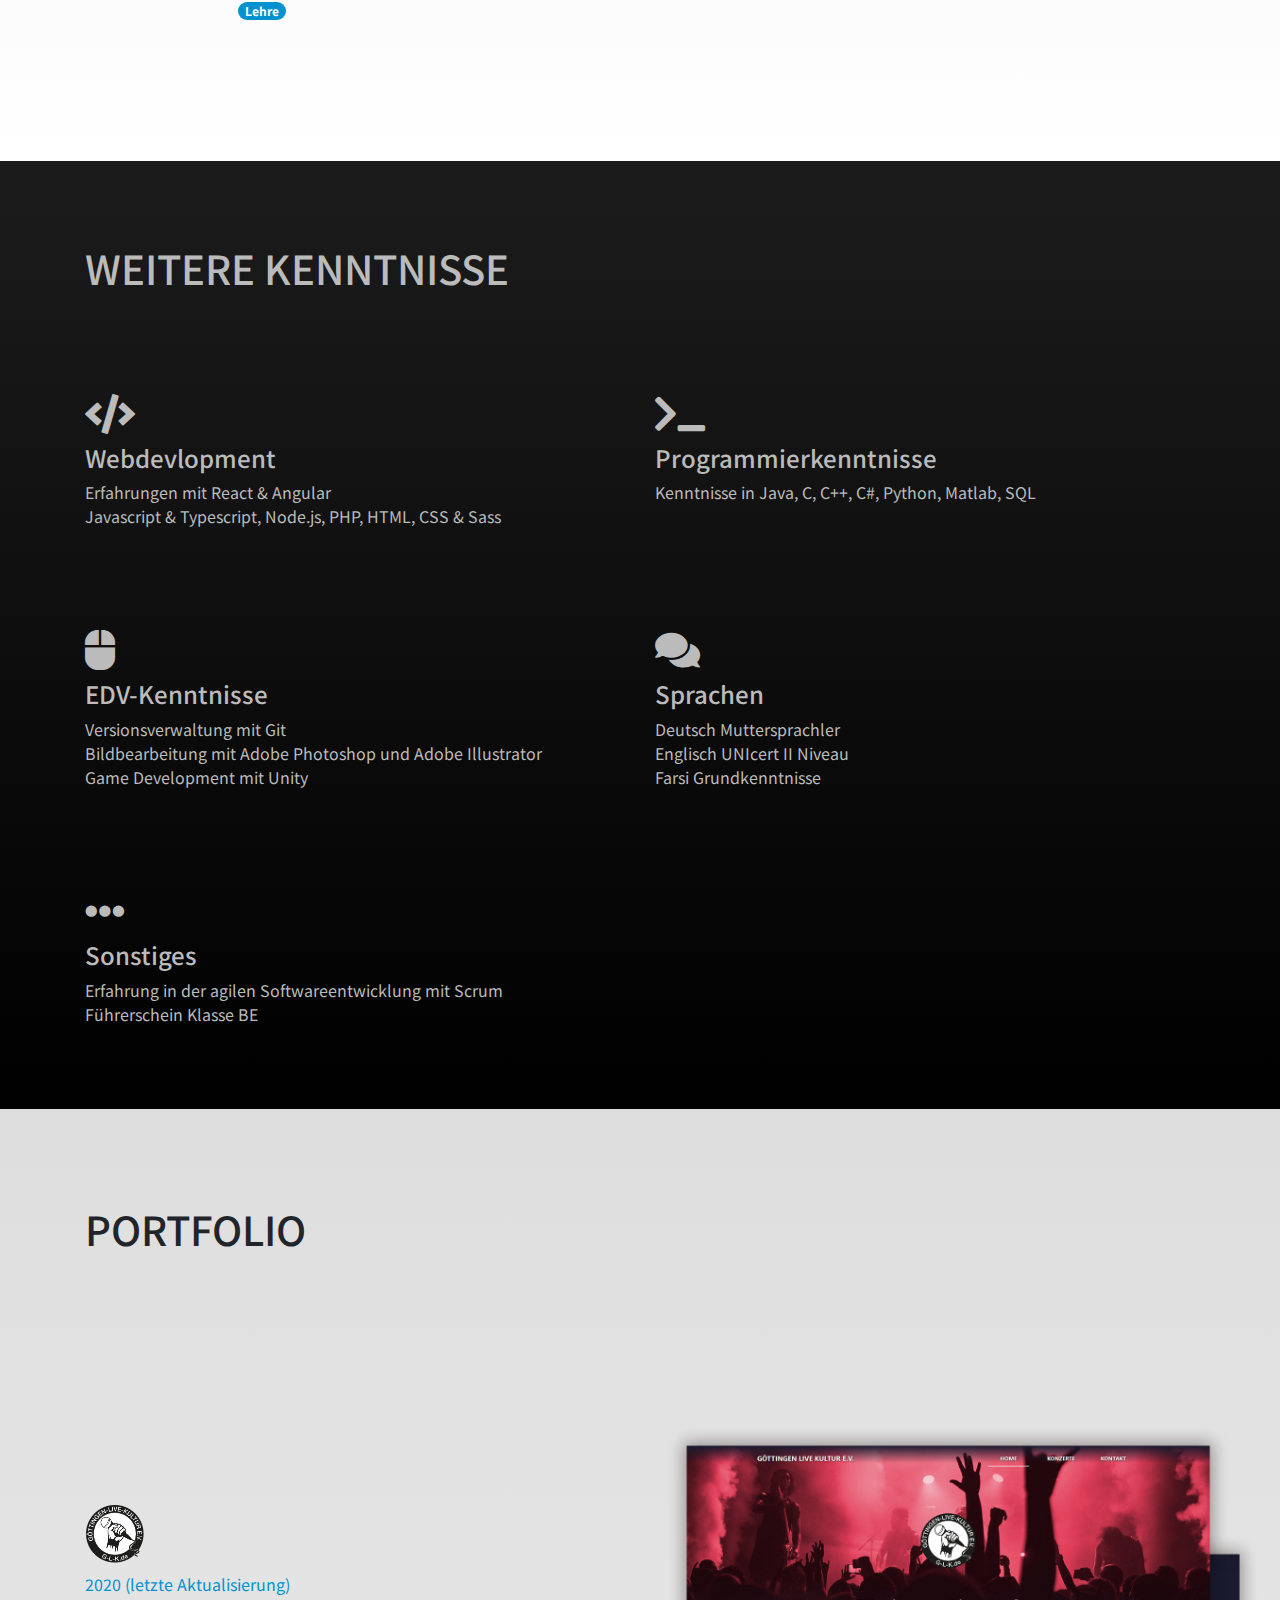
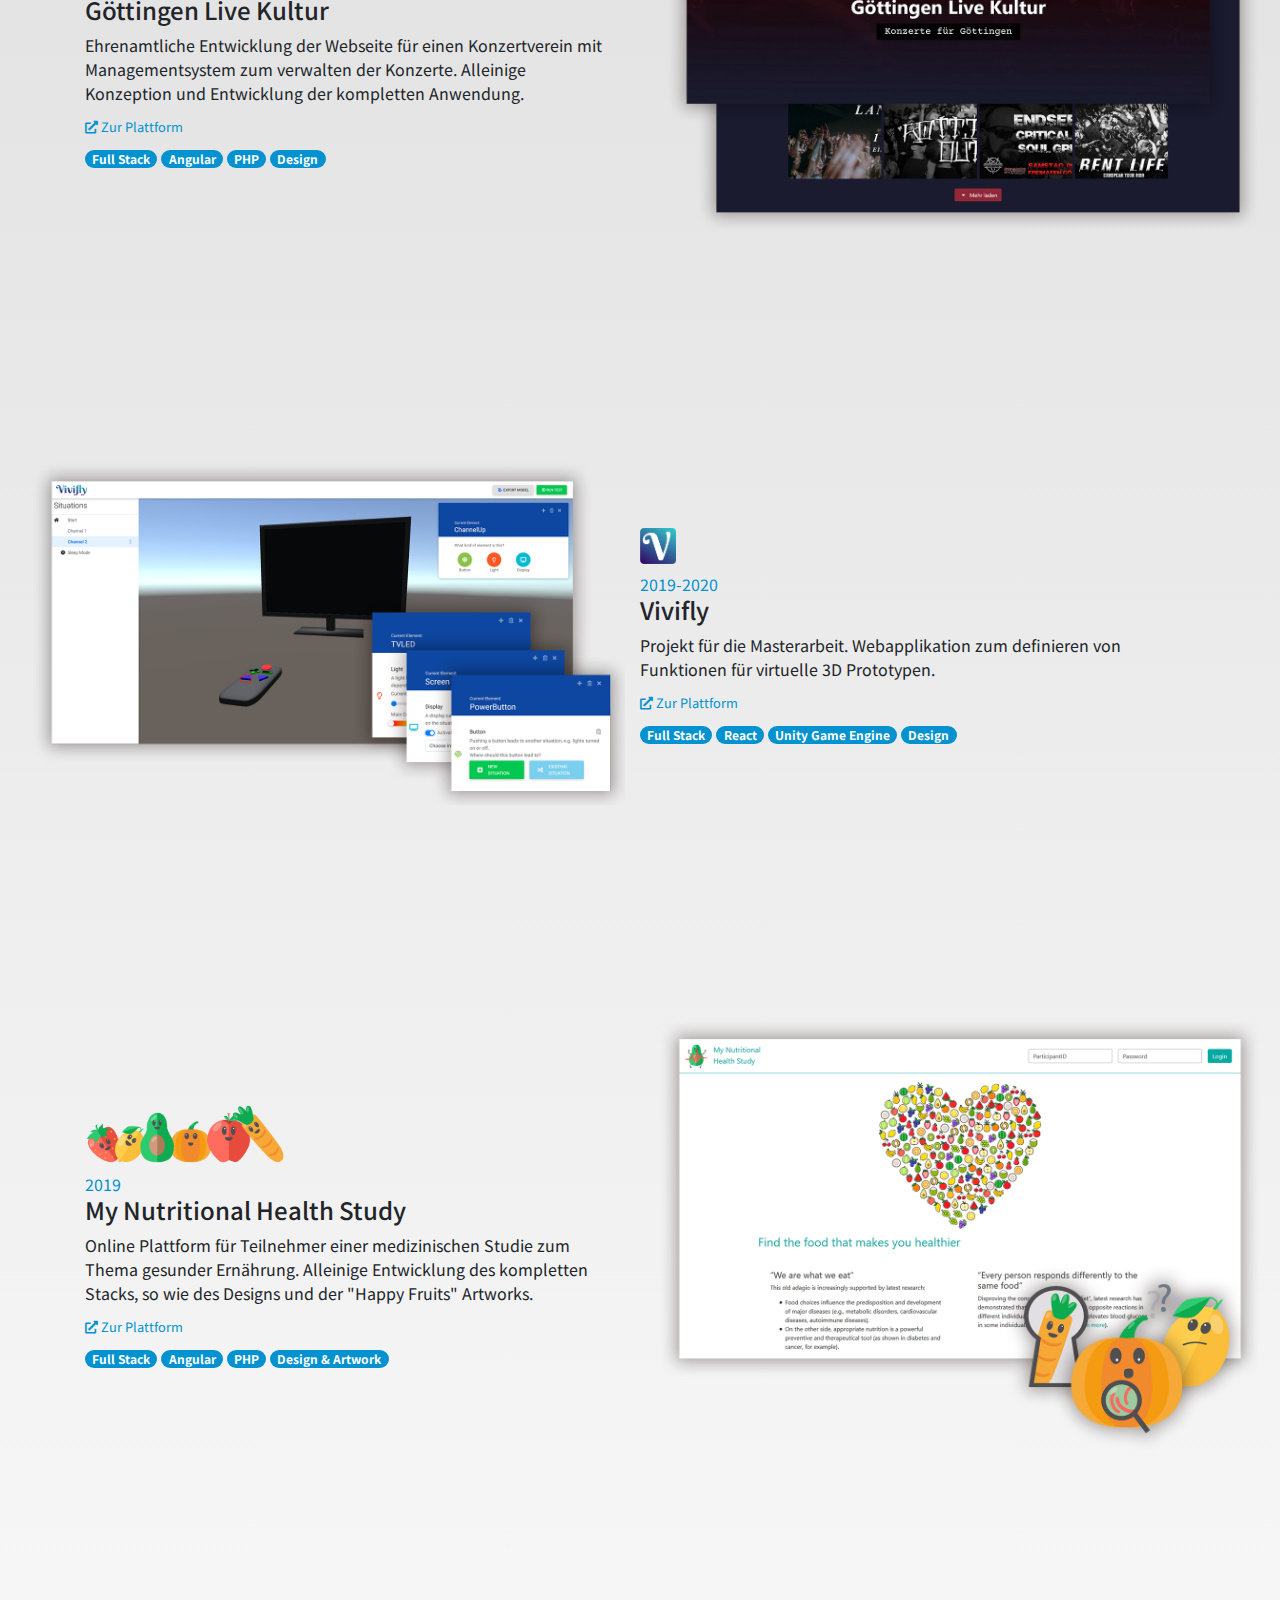
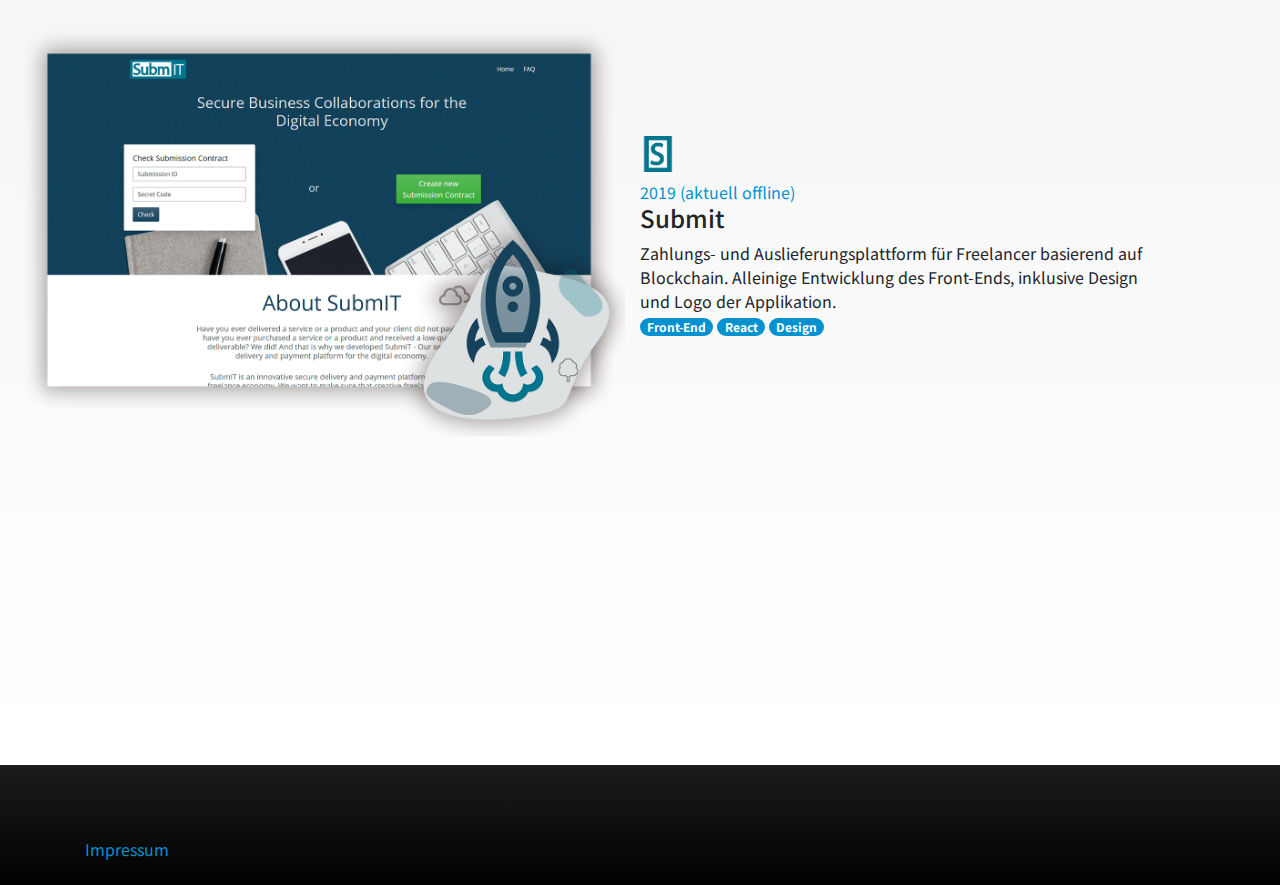
==== commit 4201e857: "New profile picture" ====
--- a/index.html
+++ b/index.html
@@ -1 +1 @@
-<!DOCTYPE html><html lang="de"><head> <meta charset="utf-8"> <title>Hi, I'm Nico Funke</title> <meta name="viewport" content="width=device-width, initial-scale=1"/> <link rel="shortcut icon" type="image/x-icon" href="favicon.ico"> <link rel="stylesheet" href="https://stackpath.bootstrapcdn.com/bootstrap/4.4.1/css/bootstrap.min.css" integrity="sha384-Vkoo8x4CGsO3+Hhxv8T/Q5PaXtkKtu6ug5TOeNV6gBiFeWPGFN9MuhOf23Q9Ifjh" crossorigin="anonymous"> <link href="https://fonts.googleapis.com/css?family=Noto+Sans+TC&display=swap" rel="stylesheet"> <link href="style.css" rel="stylesheet" media="screen"> <link href="fontawesome/css/all.css" rel="stylesheet"> <style type="text/css"> </style></head><body> <div class="row no-gutters h-600 bg-custom1 flex-lg-row flex-column-reverse"> <div class="col-lg-3 d-flex align-items-end justify-content-start"> <img src="img/nico.png" class="img-fluid greyscale p-0" alt="Avatar"/> </div><div class="col-lg-9 d-flex align-items-center"> <div class="container mt-5"> <h2 class="mb-0">Hi, I'm</h2> <h1 class="display-4 color-accent uppercase">Nico Funke</h1> <div class="row"> <div class="col-md-9"> <h5 class="color-dark-gray">Software Entwickler & UX/UI Enthusiast </h4> </div><div class="col-md-3"> <h4> <a href="https://www.linkedin.com/in/nicofunke/" target="_blank"> <i class="fab fa-linkedin mx-1 hover-icon"></i> </a> <a href="https://github.com/nicofunke" target="_blank"> <i class="fab fa-github-square mx-1 hover-icon"></i> </a> <a href="mailto:nico@nifunke.de"> <i class="fas fa-envelope mx-1 hover-icon"></i> </a> </h4> </div></div></div></div></div><div class="h-full bg-custom2 py-4 color-light-gray d-flex align-items-center"> <div class="container"> <h1 class="uppercase my-5"> Bildungsweg </h1> <div class="row mt-3"> <div class="col-md-6 my-5"> <h1> <i class="fas fa-graduation-cap"></i> </h1> <div class="color-accent"> 03/2017 - 09/2020 </div><h4> M.Sc. Angewandte Informatik </h4> <div> Georg-August-Universität Göttingen <br/> Abschlussarbeit: UI for Modeling the Functionality of Virtual Prototypes<br/> Abschlussnote 1.3 </div></div><div class="col-md-6 my-5"> <h1> <i class="fas fa-graduation-cap"></i> </h1> <div class="color-accent"> 10/2013 - 03/2017 </div><h4> B.Sc. Angewandte Informatik </h4> <div> Georg-August-Universität Göttingen <br/> Schwerpunkt Anwendungsorienterte Systementwicklung <br/> Abschlussnote 2.2 </div></div><div class="col-md-6 my-5"> <h1> <i class="fas fa-school"></i> </h1> <div class="color-accent"> 2005 - 2013 </div><h4> Abitur </h4> <div> Felix-Klein-Gymnasium Göttingen <br/> Abschlussnote 2.1 </div></div></div></div></div><div class="h-full bg-custom3 py-5 d-flex align-items-center"> <div class="container my-4"> <h1 class="uppercase my-5"> Praktische Erfahrung </h1> <div class="row mt-3"> <div class="col-md-6 my-5 "> <div class="row card-body"> <div class="col-xl-3 col-lg-4 col-md-12 col-sm-3"> <img class="img-fluid logo-image mx-auto d-block" src="img/schumann.svg" alt="Logo Prof. Schumann GmbH"/> </div><div class="col-xl-9 col-lg-8 col-md-12 col-sm-9"> <div class="color-accent"> seit 10/2020 </div><h4> Software Entwickler </h4> <div> Prof. Schumann GmbH <br/> Bereich Credit and Surety </div><span class="badge badge-pill dark-gray">Full Stack</span> <span class="badge badge-pill dark-gray">React</span> <span class="badge badge-pill dark-gray">Spring</span> <span class="badge badge-pill dark-gray">Scrum</span> </div></div></div><div class="col-md-6 my-5 "> <div class="row card-body"> <div class="col-xl-3 col-lg-4 col-md-12 col-sm-3"> <img class="img-fluid logo-image mx-auto d-block" src="img/glk.gif" alt="Logo Göttingen Live Kultur e.V."/> </div><div class="col-xl-9 col-lg-8 col-md-12 col-sm-9"> <div class="color-accent"> seit 12/2017 </div><h4> Ehrenamt </h4> <div> Göttingen Live Kultur e.V. <br/> Betreung der Webseite und Mithilfe bei Planung und Durchführung von Konzertveranstaltungen </div><span class="badge badge-pill dark-gray">Ehrenamt</span> <span class="badge badge-pill dark-gray">Webdevelopment</span> </div></div></div><div class="col-md-6 my-5 "> <div class="row card-body"> <div class="col-xl-3 col-lg-4 col-md-12 col-sm-3"> <img class="img-fluid logo-image mx-auto d-block" src="img/university-goe.png" alt="Logo Georg-August-Universität Göttingen"/> </div><div class="col-xl-9 col-lg-8 col-md-12 col-sm-9"> <div class="color-accent"> 03/2020 - 09/2020 </div><h4> Studentische Hilfskraft </h4> <div> Georg-August-Universität Göttingen <br/> Lehrstuhl für Telematik </div><span class="badge badge-pill dark-gray">Forschung</span> <span class="badge badge-pill dark-gray">Robotic</span> </div></div></div><div class="col-md-6 my-5 "> <div class="row card-body"> <div class="col-xl-3 col-lg-4 col-md-12 col-sm-3"> <img class="img-fluid logo-image mx-auto d-block" src="img/chaindrium.png" alt="Logo Chaindrium"/> </div><div class="col-xl-9 col-lg-8 col-md-12 col-sm-9"> <div class="color-accent"> 11/2019 - 01/2020 </div><h4> Front-End Developer & System Administrator </h4> <div> Chaindrium </div><span class="badge badge-pill dark-gray">Front-End</span> <span class="badge badge-pill dark-gray">React</span> </div></div></div><div class="col-md-6 my-5 "> <div class="row card-body"> <div class="col-xl-3 col-lg-4 col-md-12 col-sm-3"> <img class="img-fluid logo-image mx-auto d-block" src="img/mpi.png" alt="Logo MPI"/> </div><div class="col-xl-9 col-lg-8 col-md-12 col-sm-9"> <div class="color-accent"> 09/2019 - 10/2019 </div><h4> Full Stack Developer </h4> <div> Max-Planck-Institut für Experimentelle Medizin </div><span class="badge badge-pill dark-gray">Full Stack</span> <span class="badge badge-pill dark-gray">Angular</span> </div></div></div><div class="col-md-6 my-5 "> <div class="row card-body"> <div class="col-xl-3 col-lg-4 col-md-12 col-sm-3"> <img class="img-fluid logo-image mx-auto d-block" src="img/iust.png" alt="Logo IUST"/> </div><div class="col-xl-9 col-lg-8 col-md-12 col-sm-9"> <div class="color-accent"> 07/2019 - 08/2019 </div><h4> Forschungspraktikum </h4> <div> Iran University of Science and Technology <br/> Computer Network Group </div><span class="badge badge-pill dark-gray">Forschung</span> <span class="badge badge-pill dark-gray">Computer Networks</span> </div></div></div><div class="col-md-6 my-5 "> <div class="row card-body"> <div class="col-xl-3 col-lg-4 col-md-12 col-sm-3"> <img class="img-fluid logo-image mx-auto d-block" src="img/bosch.jpg" alt="Logo Bosch"/> </div><div class="col-xl-9 col-lg-8 col-md-12 col-sm-9"> <div class="color-accent"> 10/2018 - 03/2019 </div><h4> Praktikum Webentwicklung </h4> <div> Robert Bosch GmbH, Bamberg <br/> Arbeitsgruppe Logistics Innovation </div><span class="badge badge-pill dark-gray">Full Stack</span> <span class="badge badge-pill dark-gray">Scrum</span> <span class="badge badge-pill dark-gray">Angular</span> </div></div></div><div class="col-md-6 my-5 "> <div class="row card-body"> <div class="col-xl-3 col-lg-4 col-md-12 col-sm-3"> <img class="img-fluid logo-image mx-auto d-block" src="img/university-goe.png" alt="Logo Georg-August-Universität Göttingen"/> </div><div class="col-xl-9 col-lg-8 col-md-12 col-sm-9"> <div class="color-accent"> 11/2017 - 09/2018 </div><h4> Studentische Hilfskraft </h4> <div> Georg-August-Universität Göttingen <br/> Research Group for Knowledge Engineering </div><span class="badge badge-pill dark-gray">Forschung</span> <span class="badge badge-pill dark-gray">Datenbanken</span> </div></div></div><div class="col-md-6 my-5 "> <div class="row card-body"> <div class="col-xl-3 col-lg-4 col-md-12 col-sm-3 "> <img class="img-fluid logo-image mx-auto d-block" src="img/university-goe.png" alt="Logo Georg-August-Universität Göttingen"/> </div><div class="col-xl-9 col-lg-8 col-md-12 col-sm-9"> <div class="color-accent"> 10/2014 - 09/2018 </div><h4> Tutor </h4> <div> Georg-August-Universität Göttingen <br/> Fakultät für Mathematik und Informatik </div><span class="badge badge-pill dark-gray">Lehre</span> </div></div></div></div></div></div><div class="bg-custom2 py-4 color-light-gray "> <div class="h-full d-flex align-items-center"> <div class="container"> <h1 class="uppercase my-5"> Weitere Kenntnisse </h1> <div class="row mt-3"> <div class="col-md-6 my-5"> <h1> <i class="fas fa-code"></i> </h1> <h4> Webdevlopment </h4> <div> Erfahrungen mit React & Angular <br/> Javascript & Typescript, Node.js, PHP, HTML, CSS & Sass </div></div><div class="col-md-6 my-5"> <h1> <i class="fas fa-terminal"></i> </h1> <h4> Programmierkenntnisse </h4> <div> Kenntnisse in Java, C, C++, C#, Python, Matlab, SQL <br/> </div></div><div class="col-md-6 my-5"> <h1> <i class="fas fa-mouse"></i> </h1> <h4> EDV-Kenntnisse </h4> <div> Versionsverwaltung mit Git <br/> Bildbearbeitung mit Adobe Photoshop und Adobe Illustrator <br/> Game Development mit Unity </div></div><div class="col-md-6 my-5"> <h1> <i class="fas fa-comments"></i> </h1> <h4> Sprachen </h4> <div> Deutsch Muttersprachler <br/> Englisch UNIcert II Niveau <br/> Farsi Grundkenntnisse </div></div><div class="col-md-6 my-5"> <h1> <i class="fas fa-ellipsis-h"></i> </h1> <h4> Sonstiges </h4> <div> Erfahrung in der agilen Softwareentwicklung mit Scrum <br/> Führerschein Klasse BE </div></div></div></div></div></div><div class="h-full bg-custom3 py-5 "> <div class="container my-4"> <h1 class="uppercase my-5"> Portfolio </h1> <div class="row mt-3"> </div></div><div> <div class="position-lg-absolute offset-lg-6 col-lg-6 h-lg-600 d-flex align-items-center"> <div class=" "> <img class="img-fluid" src="img/collage-glk.png" alt="screenshot göttingen live Kultur"/> </div></div><div class="container h-lg-600 d-flex align-items-center"> <div class="row w-100 mt-3"> <div class="col-lg-6"> <img class="img-fluid my-2" width="60px" src="img/glk.gif" alt="logo göttingen live kultur"/> <div class="color-accent"> 2020 (letzte Aktualisierung) </div><h4> Göttingen Live Kultur </h4> <div> Ehrenamtliche Entwicklung der Webseite für einen Konzertverein mit Managementsystem zum verwalten der Konzerte. Alleinige Konzeption und Entwicklung der kompletten Anwendung. </div><div class="my-2"> <small> <a href="http://www.g-l-k.de/home" target="_blank"><i class="fas fa-external-link-alt"></i> Zur Plattform</a> </small> </div><span class="badge badge-pill dark-gray">Full Stack</span> <span class="badge badge-pill dark-gray">Angular</span> <span class="badge badge-pill dark-gray">PHP</span> <span class="badge badge-pill dark-gray">Design</span> </div></div></div></div><div class="my-5 py-5 d-block d-lg-none"></div><div> <div class="col-lg-6 position-lg-absolute h-lg-600 d-flex align-items-center"> <img class="img-fluid" src="img/collage-vivifly.png" alt="collage vivifly"/> </div><div class="container h-lg-600 d-flex align-items-center"> <div class="row w-100 mt-3"> <div class="col-lg-6 offset-lg-6"> <img class="img-fluid my-2" width="36px" src="img/vivifly_logo.png" alt="logo vivifly"/> <div class="color-accent"> 2019-2020 </div><h4> Vivifly </h4> <div> Projekt für die Masterarbeit. Webapplikation zum definieren von Funktionen für virtuelle 3D Prototypen. </div><div class="my-2"> <small> <a href="http://vivifly.nifunke.de/" target="_blank"><i class="fas fa-external-link-alt"></i> Zur Plattform</a> </small> </div><span class="badge badge-pill dark-gray">Full Stack</span> <span class="badge badge-pill dark-gray">React</span> <span class="badge badge-pill dark-gray">Unity Game Engine</span> <span class="badge badge-pill dark-gray">Design</span> </div></div></div></div><div class="my-5 py-5 d-block d-lg-none"></div><div> <div class="position-lg-absolute offset-lg-6 col-lg-6 h-lg-600 d-flex align-items-center"> <div class=" "> <img class="img-fluid" src="img/collage_mynh.png" alt="screenshot my nutritional health study"/> </div></div><div class="container h-lg-600 d-flex align-items-center"> <div class="row w-100 mt-3"> <div class="col-lg-6"> <img class="img-fluid my-2" width="200px" src="img/happy-fruits.png" alt="logo submit"/> <div class="color-accent"> 2019 </div><h4> My Nutritional Health Study </h4> <div> Online Plattform für Teilnehmer einer medizinischen Studie zum Thema gesunder Ernährung. Alleinige Entwicklung des kompletten Stacks, so wie des Designs und der "Happy Fruits" Artworks. <br></div><div class="my-2"> <small> <a href="https://mynh.em.mpg.de/study" target="_blank"><i class="fas fa-external-link-alt"></i> Zur Plattform</a> </small> </div><span class="badge badge-pill dark-gray">Full Stack</span> <span class="badge badge-pill dark-gray">Angular</span> <span class="badge badge-pill dark-gray">PHP</span> <span class="badge badge-pill dark-gray">Design & Artwork</span> </div></div></div></div><div class="my-5 py-5 d-block d-lg-none"></div><div> <div class="col-lg-6 position-lg-absolute h-lg-600 d-flex align-items-center"> <img class="img-fluid" src="img/collage_submit.png" alt="screenshot submit"/> </div><div class="container h-lg-600 d-flex align-items-center"> <div class="row w-100 mt-3"> <div class="col-lg-6 offset-lg-6"> <img class="img-fluid my-2" width="36px" src="img/submit_logo.png" alt="logo submit"/> <div class="color-accent"> 2019 (aktuell offline) </div><h4> Submit </h4> <div> Zahlungs- und Auslieferungsplattform für Freelancer basierend auf Blockchain. Alleinige Entwicklung des Front-Ends, inklusive Design und Logo der Applikation. </div><span class="badge badge-pill dark-gray">Front-End</span> <span class="badge badge-pill dark-gray">React</span> <span class="badge badge-pill dark-gray">Design</span> </div></div></div></div><div class="my-5 py-5"></div></div><div class="bg-custom2 py-4 color-light-gray"> <div class="container color-light-gray align-self-end mt-5"> <a href="impressum.html" target="_blank"> Impressum </a> </div></div></body></html>+<!DOCTYPE html><html lang="de"><head> <meta charset="utf-8"> <title>Hi, I'm Nico Funke</title> <meta name="viewport" content="width=device-width, initial-scale=1"/> <link rel="shortcut icon" type="image/x-icon" href="favicon.ico"> <link rel="stylesheet" href="https://stackpath.bootstrapcdn.com/bootstrap/4.4.1/css/bootstrap.min.css" integrity="sha384-Vkoo8x4CGsO3+Hhxv8T/Q5PaXtkKtu6ug5TOeNV6gBiFeWPGFN9MuhOf23Q9Ifjh" crossorigin="anonymous"> <link href="https://fonts.googleapis.com/css?family=Noto+Sans+TC&display=swap" rel="stylesheet"> <link href="style.css" rel="stylesheet" media="screen"> <link href="fontawesome/css/all.css" rel="stylesheet"> <style type="text/css"> </style></head><body> <div class="row no-gutters h-800 bg-custom1 flex-lg-row flex-column-reverse "> <div class="container d-flex align-items-center justify-content-center"> <div class="row"> <div class=" col-lg-5 d-flex align-items-center justify-content-center p-5"> <img src="img/nico2.png" class="img-fluid rounded-circle" alt="Avatar" style="max-height: 350px"/> </div><div class="col-lg-7 d-flex align-items-center justify-content-center mb-5"> <div class=" mt-5"> <h2 class="mb-0">Hi, I'm</h2> <h1 class="display-4 color-accent uppercase">Nico Funke</h1> <div class="row"> <div class="col-md-9"> <h5 class="color-dark-gray">Software Entwickler & UX/UI Enthusiast </h4> </div><div class="col-md-3"> <h4> <a href="https://www.linkedin.com/in/nicofunke/" target="_blank"> <i class="fab fa-linkedin mx-1 hover-icon"></i> </a> <a href="https://github.com/nicofunke" target="_blank"> <i class="fab fa-github-square mx-1 hover-icon"></i> </a> <a href="mailto:nico@nifunke.de"> <i class="fas fa-envelope mx-1 hover-icon"></i> </a> </h4> </div></div></div></div></div></div></div><div class="h-full bg-custom2 py-4 color-light-gray d-flex align-items-center"> <div class="container"> <h1 class="uppercase my-5"> Bildungsweg </h1> <div class="row mt-3"> <div class="col-md-6 my-5"> <h1> <i class="fas fa-graduation-cap"></i> </h1> <div class="color-accent"> 03/2017 - 09/2020 </div><h4> M.Sc. Angewandte Informatik </h4> <div> Georg-August-Universität Göttingen <br/> Abschlussarbeit: UI for Modeling the Functionality of Virtual Prototypes<br/> Abschlussnote 1.3 </div></div><div class="col-md-6 my-5"> <h1> <i class="fas fa-graduation-cap"></i> </h1> <div class="color-accent"> 10/2013 - 03/2017 </div><h4> B.Sc. Angewandte Informatik </h4> <div> Georg-August-Universität Göttingen <br/> Schwerpunkt Anwendungsorienterte Systementwicklung <br/> Abschlussnote 2.2 </div></div><div class="col-md-6 my-5"> <h1> <i class="fas fa-school"></i> </h1> <div class="color-accent"> 2005 - 2013 </div><h4> Abitur </h4> <div> Felix-Klein-Gymnasium Göttingen <br/> Abschlussnote 2.1 </div></div></div></div></div><div class="h-full bg-custom3 py-5 d-flex align-items-center"> <div class="container my-4"> <h1 class="uppercase my-5"> Praktische Erfahrung </h1> <div class="row mt-3"> <div class="col-md-6 my-5 "> <div class="row card-body"> <div class="col-xl-3 col-lg-4 col-md-12 col-sm-3"> <img class="img-fluid logo-image mx-auto d-block" src="img/schumann.svg" alt="Logo Prof. Schumann GmbH"/> </div><div class="col-xl-9 col-lg-8 col-md-12 col-sm-9"> <div class="color-accent"> seit 10/2020 </div><h4> Software Entwickler </h4> <div> Prof. Schumann GmbH <br/> Bereich Credit and Surety </div><span class="badge badge-pill dark-gray">Full Stack</span> <span class="badge badge-pill dark-gray">React</span> <span class="badge badge-pill dark-gray">Spring</span> <span class="badge badge-pill dark-gray">Scrum</span> </div></div></div><div class="col-md-6 my-5 "> <div class="row card-body"> <div class="col-xl-3 col-lg-4 col-md-12 col-sm-3"> <img class="img-fluid logo-image mx-auto d-block" src="img/glk.gif" alt="Logo Göttingen Live Kultur e.V."/> </div><div class="col-xl-9 col-lg-8 col-md-12 col-sm-9"> <div class="color-accent"> seit 12/2017 </div><h4> Ehrenamt </h4> <div> Göttingen Live Kultur e.V. <br/> Betreung der Webseite und Mithilfe bei Planung und Durchführung von Konzertveranstaltungen </div><span class="badge badge-pill dark-gray">Ehrenamt</span> <span class="badge badge-pill dark-gray">Webdevelopment</span> </div></div></div><div class="col-md-6 my-5 "> <div class="row card-body"> <div class="col-xl-3 col-lg-4 col-md-12 col-sm-3"> <img class="img-fluid logo-image mx-auto d-block" src="img/university-goe.png" alt="Logo Georg-August-Universität Göttingen"/> </div><div class="col-xl-9 col-lg-8 col-md-12 col-sm-9"> <div class="color-accent"> 03/2020 - 09/2020 </div><h4> Studentische Hilfskraft </h4> <div> Georg-August-Universität Göttingen <br/> Lehrstuhl für Telematik </div><span class="badge badge-pill dark-gray">Forschung</span> <span class="badge badge-pill dark-gray">Robotic</span> </div></div></div><div class="col-md-6 my-5 "> <div class="row card-body"> <div class="col-xl-3 col-lg-4 col-md-12 col-sm-3"> <img class="img-fluid logo-image mx-auto d-block" src="img/chaindrium.png" alt="Logo Chaindrium"/> </div><div class="col-xl-9 col-lg-8 col-md-12 col-sm-9"> <div class="color-accent"> 11/2019 - 01/2020 </div><h4> Front-End Developer & System Administrator </h4> <div> Chaindrium </div><span class="badge badge-pill dark-gray">Front-End</span> <span class="badge badge-pill dark-gray">React</span> </div></div></div><div class="col-md-6 my-5 "> <div class="row card-body"> <div class="col-xl-3 col-lg-4 col-md-12 col-sm-3"> <img class="img-fluid logo-image mx-auto d-block" src="img/mpi.png" alt="Logo MPI"/> </div><div class="col-xl-9 col-lg-8 col-md-12 col-sm-9"> <div class="color-accent"> 09/2019 - 10/2019 </div><h4> Full Stack Developer </h4> <div> Max-Planck-Institut für Experimentelle Medizin </div><span class="badge badge-pill dark-gray">Full Stack</span> <span class="badge badge-pill dark-gray">Angular</span> </div></div></div><div class="col-md-6 my-5 "> <div class="row card-body"> <div class="col-xl-3 col-lg-4 col-md-12 col-sm-3"> <img class="img-fluid logo-image mx-auto d-block" src="img/iust.png" alt="Logo IUST"/> </div><div class="col-xl-9 col-lg-8 col-md-12 col-sm-9"> <div class="color-accent"> 07/2019 - 08/2019 </div><h4> Forschungspraktikum </h4> <div> Iran University of Science and Technology <br/> Computer Network Group </div><span class="badge badge-pill dark-gray">Forschung</span> <span class="badge badge-pill dark-gray">Computer Networks</span> </div></div></div><div class="col-md-6 my-5 "> <div class="row card-body"> <div class="col-xl-3 col-lg-4 col-md-12 col-sm-3"> <img class="img-fluid logo-image mx-auto d-block" src="img/bosch.jpg" alt="Logo Bosch"/> </div><div class="col-xl-9 col-lg-8 col-md-12 col-sm-9"> <div class="color-accent"> 10/2018 - 03/2019 </div><h4> Praktikum Webentwicklung </h4> <div> Robert Bosch GmbH, Bamberg <br/> Arbeitsgruppe Logistics Innovation </div><span class="badge badge-pill dark-gray">Full Stack</span> <span class="badge badge-pill dark-gray">Scrum</span> <span class="badge badge-pill dark-gray">Angular</span> </div></div></div><div class="col-md-6 my-5 "> <div class="row card-body"> <div class="col-xl-3 col-lg-4 col-md-12 col-sm-3"> <img class="img-fluid logo-image mx-auto d-block" src="img/university-goe.png" alt="Logo Georg-August-Universität Göttingen"/> </div><div class="col-xl-9 col-lg-8 col-md-12 col-sm-9"> <div class="color-accent"> 11/2017 - 09/2018 </div><h4> Studentische Hilfskraft </h4> <div> Georg-August-Universität Göttingen <br/> Research Group for Knowledge Engineering </div><span class="badge badge-pill dark-gray">Forschung</span> <span class="badge badge-pill dark-gray">Datenbanken</span> </div></div></div><div class="col-md-6 my-5 "> <div class="row card-body"> <div class="col-xl-3 col-lg-4 col-md-12 col-sm-3 "> <img class="img-fluid logo-image mx-auto d-block" src="img/university-goe.png" alt="Logo Georg-August-Universität Göttingen"/> </div><div class="col-xl-9 col-lg-8 col-md-12 col-sm-9"> <div class="color-accent"> 10/2014 - 09/2018 </div><h4> Tutor </h4> <div> Georg-August-Universität Göttingen <br/> Fakultät für Mathematik und Informatik </div><span class="badge badge-pill dark-gray">Lehre</span> </div></div></div></div></div></div><div class="bg-custom2 py-4 color-light-gray "> <div class="h-full d-flex align-items-center"> <div class="container"> <h1 class="uppercase my-5"> Weitere Kenntnisse </h1> <div class="row mt-3"> <div class="col-md-6 my-5"> <h1> <i class="fas fa-code"></i> </h1> <h4> Webdevlopment </h4> <div> Erfahrungen mit React & Angular <br/> Javascript & Typescript, Node.js, PHP, HTML, CSS & Sass </div></div><div class="col-md-6 my-5"> <h1> <i class="fas fa-terminal"></i> </h1> <h4> Programmierkenntnisse </h4> <div> Kenntnisse in Java, C, C++, C#, Python, Matlab, SQL <br/> </div></div><div class="col-md-6 my-5"> <h1> <i class="fas fa-mouse"></i> </h1> <h4> EDV-Kenntnisse </h4> <div> Versionsverwaltung mit Git <br/> Bildbearbeitung mit Adobe Photoshop und Adobe Illustrator <br/> Game Development mit Unity </div></div><div class="col-md-6 my-5"> <h1> <i class="fas fa-comments"></i> </h1> <h4> Sprachen </h4> <div> Deutsch Muttersprachler <br/> Englisch UNIcert II Niveau <br/> Farsi Grundkenntnisse </div></div><div class="col-md-6 my-5"> <h1> <i class="fas fa-ellipsis-h"></i> </h1> <h4> Sonstiges </h4> <div> Erfahrung in der agilen Softwareentwicklung mit Scrum <br/> Führerschein Klasse BE </div></div></div></div></div></div><div class="h-full bg-custom3 py-5 "> <div class="container my-4"> <h1 class="uppercase my-5"> Portfolio </h1> <div class="row mt-3"> </div></div><div> <div class="position-lg-absolute offset-lg-6 col-lg-6 h-lg-600 d-flex align-items-center"> <div class=" "> <img class="img-fluid" src="img/collage-glk.png" alt="screenshot göttingen live Kultur"/> </div></div><div class="container h-lg-600 d-flex align-items-center"> <div class="row w-100 mt-3"> <div class="col-lg-6"> <img class="img-fluid my-2" width="60px" src="img/glk.gif" alt="logo göttingen live kultur"/> <div class="color-accent"> 2020 (letzte Aktualisierung) </div><h4> Göttingen Live Kultur </h4> <div> Ehrenamtliche Entwicklung der Webseite für einen Konzertverein mit Managementsystem zum verwalten der Konzerte. Alleinige Konzeption und Entwicklung der kompletten Anwendung. </div><div class="my-2"> <small> <a href="http://www.g-l-k.de/home" target="_blank"><i class="fas fa-external-link-alt"></i> Zur Plattform</a> </small> </div><span class="badge badge-pill dark-gray">Full Stack</span> <span class="badge badge-pill dark-gray">Angular</span> <span class="badge badge-pill dark-gray">PHP</span> <span class="badge badge-pill dark-gray">Design</span> </div></div></div></div><div class="my-5 py-5 d-block d-lg-none"></div><div> <div class="col-lg-6 position-lg-absolute h-lg-600 d-flex align-items-center"> <img class="img-fluid" src="img/collage-vivifly.png" alt="collage vivifly"/> </div><div class="container h-lg-600 d-flex align-items-center"> <div class="row w-100 mt-3"> <div class="col-lg-6 offset-lg-6"> <img class="img-fluid my-2" width="36px" src="img/vivifly_logo.png" alt="logo vivifly"/> <div class="color-accent"> 2019-2020 </div><h4> Vivifly </h4> <div> Projekt für die Masterarbeit. Webapplikation zum definieren von Funktionen für virtuelle 3D Prototypen. </div><div class="my-2"> <small> <a href="http://vivifly.nifunke.de/" target="_blank"><i class="fas fa-external-link-alt"></i> Zur Plattform</a> </small> </div><span class="badge badge-pill dark-gray">Full Stack</span> <span class="badge badge-pill dark-gray">React</span> <span class="badge badge-pill dark-gray">Unity Game Engine</span> <span class="badge badge-pill dark-gray">Design</span> </div></div></div></div><div class="my-5 py-5 d-block d-lg-none"></div><div> <div class="position-lg-absolute offset-lg-6 col-lg-6 h-lg-600 d-flex align-items-center"> <div class=" "> <img class="img-fluid" src="img/collage_mynh.png" alt="screenshot my nutritional health study"/> </div></div><div class="container h-lg-600 d-flex align-items-center"> <div class="row w-100 mt-3"> <div class="col-lg-6"> <img class="img-fluid my-2" width="200px" src="img/happy-fruits.png" alt="logo submit"/> <div class="color-accent"> 2019 </div><h4> My Nutritional Health Study </h4> <div> Online Plattform für Teilnehmer einer medizinischen Studie zum Thema gesunder Ernährung. Alleinige Entwicklung des kompletten Stacks, so wie des Designs und der "Happy Fruits" Artworks. <br></div><div class="my-2"> <small> <a href="https://mynh.em.mpg.de/study" target="_blank"><i class="fas fa-external-link-alt"></i> Zur Plattform</a> </small> </div><span class="badge badge-pill dark-gray">Full Stack</span> <span class="badge badge-pill dark-gray">Angular</span> <span class="badge badge-pill dark-gray">PHP</span> <span class="badge badge-pill dark-gray">Design & Artwork</span> </div></div></div></div><div class="my-5 py-5 d-block d-lg-none"></div><div> <div class="col-lg-6 position-lg-absolute h-lg-600 d-flex align-items-center"> <img class="img-fluid" src="img/collage_submit.png" alt="screenshot submit"/> </div><div class="container h-lg-600 d-flex align-items-center"> <div class="row w-100 mt-3"> <div class="col-lg-6 offset-lg-6"> <img class="img-fluid my-2" width="36px" src="img/submit_logo.png" alt="logo submit"/> <div class="color-accent"> 2019 (aktuell offline) </div><h4> Submit </h4> <div> Zahlungs- und Auslieferungsplattform für Freelancer basierend auf Blockchain. Alleinige Entwicklung des Front-Ends, inklusive Design und Logo der Applikation. </div><span class="badge badge-pill dark-gray">Front-End</span> <span class="badge badge-pill dark-gray">React</span> <span class="badge badge-pill dark-gray">Design</span> </div></div></div></div><div class="my-5 py-5"></div></div><div class="bg-custom2 py-4 color-light-gray"> <div class="container color-light-gray align-self-end mt-5"> <a href="impressum.html" target="_blank"> Impressum </a> </div></div></body></html>--- a/style.css
+++ b/style.css
@@ -1,94 +1,91 @@
 :root {
-    --main-gray: #7c7c7c;
-    --dark-gray: #1c1c1c;
-    --light-gray: #bbbbbb;
-    --light-gray2: #dedede;
-    --accent: #0392cf;
+  --main-gray: #7c7c7c;
+  --dark-gray: #1c1c1c;
+  --light-gray: #bbbbbb;
+  --light-gray2: #dedede;
+  --accent: #0392cf;
 }
 
 a {
-    text-decoration: none;
-    color: var(--accent);
+  text-decoration: none;
+  color: var(--accent);
 }
 
-a:hover{
-    text-decoration: none;
+a:hover {
+  text-decoration: none;
 }
 
 body {
-    font-family: "Noto Sans TC", sans-serif;
+  font-family: "Noto Sans TC", sans-serif;
 }
 
 .uppercase {
-    text-transform: uppercase;
+  text-transform: uppercase;
 }
 
-
 .img-avatar {
-    max-width: 300px;
+  max-width: 300px;
 }
 
 .greyscale {
-    filter: grayscale(100%);
+  filter: grayscale(100%);
 }
 
-.h-600 {
-    min-height: 600px;
+.h-800 {
+  min-height: 800px;
 }
 
 .h-full {
-    min-height: 100vh;
+  min-height: 100vh;
 }
 
 .bg-custom1 {
-    background-image: linear-gradient(white, var(--light-gray));
+  background-image: linear-gradient(white, var(--light-gray));
 }
 
 .bg-custom2 {
-    background-image: linear-gradient(var(--dark-gray), black);
+  background-image: linear-gradient(var(--dark-gray), black);
 }
 
 .bg-custom3 {
-    background-image: linear-gradient(var(--light-gray2), white);
+  background-image: linear-gradient(var(--light-gray2), white);
 }
 
 .logo-image {
-    height: 100px;
+  height: 100px;
 }
 
 .dark-gray {
-    background-color: var(--accent);
-    color: white;
+  background-color: var(--accent);
+  color: white;
 }
 
 .color-dark-gray {
-    color: var(--dark-gray);
+  color: var(--dark-gray);
 }
 
 .color-light-gray {
-    color: var(--light-gray);
+  color: var(--light-gray);
 }
 
 .color-accent {
-    color: var(--accent);
+  color: var(--accent);
 }
 
 .hover-icon {
-    color: var(--dark-gray);
+  color: var(--dark-gray);
 }
 
 .hover-icon:hover {
-    color: var(--accent);
-    cursor: pointer;
+  color: var(--accent);
+  cursor: pointer;
 }
 
-
-@media (min-width: 992px) { 
-    .position-lg-absolute {
-        position: absolute;
-    }
-    .h-lg-600 {
-        min-height: 600px;
-    }
- }
-
+@media (min-width: 992px) {
+  .position-lg-absolute {
+    position: absolute;
+  }
+  .h-lg-600 {
+    min-height: 600px;
+  }
+}
